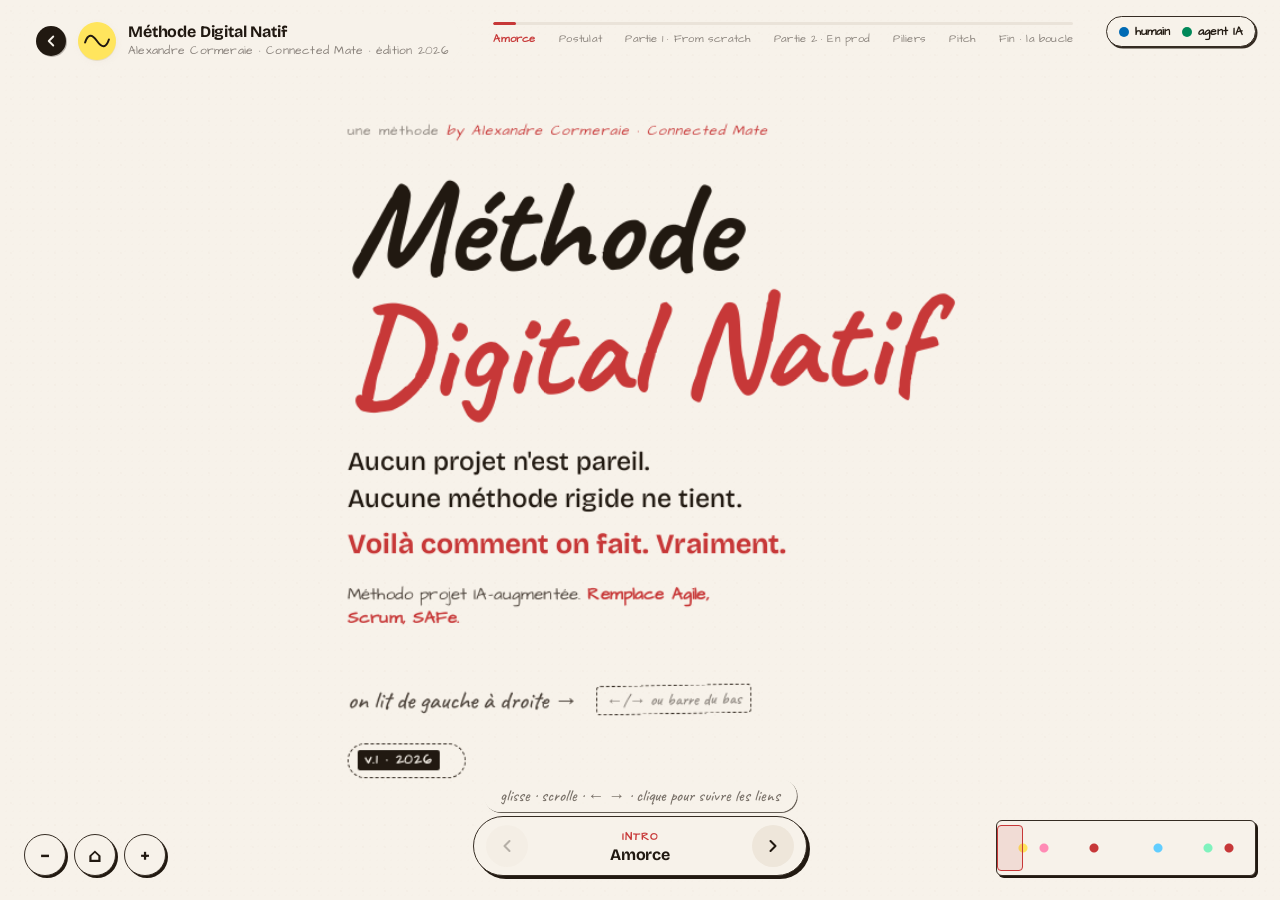
==== methode-digital-natif.html @ 27832b53 "Initial commit — Alex Minds atelier Home FR/EN + vision 01 "Méthode Digital Natif" (canvas pan/zoom " ====
<!doctype html>
<html lang="fr">
<head>
<meta charset="utf-8" />
<meta name="viewport" content="width=device-width,initial-scale=1,viewport-fit=cover" />
<meta name="theme-color" content="#f5efe1" />
<title>Méthode Digital Natif — Alexandre Cormeraie · Connected Mate</title>
<meta name="description" content="La méthodologie projet IA-augmentée. Agile, c'était avant. Voilà ce qu'on fait maintenant." />

<link rel="preconnect" href="https://fonts.googleapis.com" />
<link rel="preconnect" href="https://fonts.gstatic.com" crossorigin />
<link rel="stylesheet" href="https://fonts.googleapis.com/css2?family=Bricolage+Grotesque:opsz,wght@12..96,300..800&family=Hanken+Grotesk:wght@400;500;600;700&family=Caveat:wght@500;700&family=Architects+Daughter&display=swap" />
<link rel="stylesheet" href="styles.css" />
</head>
<body>

<div class="paper-grain" aria-hidden="true"></div>

<!-- ═══════════════════════════════════════════════════════════════════
     TOP BAR : marque + progression + légende humain/IA
     ═══════════════════════════════════════════════════════════════════ -->
<header class="topbar">
  <div class="brand">
    <a class="brand-back" href="index.html" aria-label="Retour à Alex Minds" title="← Alex Minds">
      <svg viewBox="0 0 24 24" width="18" height="18" aria-hidden="true"><path d="M15 6l-6 6 6 6" fill="none" stroke="currentColor" stroke-width="2.5" stroke-linecap="round" stroke-linejoin="round"/></svg>
    </a>
    <span class="brand-mark" aria-hidden="true">
      <svg viewBox="0 0 40 40" width="32" height="32"><path d="M5 20 Q12 5, 20 20 T35 20" fill="none" stroke="currentColor" stroke-width="2.5" stroke-linecap="round"/></svg>
    </span>
    <div>
      <div class="brand-text">Méthode Digital Natif</div>
      <div class="brand-tag">Alexandre Cormeraie · Connected Mate · édition 2026</div>
    </div>
  </div>

  <div class="progress-wrap" aria-label="Progression">
    <div class="progress-track"><div class="progress-fill" id="progress-fill"></div></div>
    <div class="progress-labels">
      <span data-step="0">Amorce</span>
      <span data-step="1">Postulat</span>
      <span data-step="2">Partie 1 · From scratch</span>
      <span data-step="11">Partie 2 · En prod</span>
      <span data-step="19">Piliers</span>
      <span data-step="23">Pitch</span>
      <span data-step="24">Fin · la boucle</span>
    </div>
  </div>

  <div class="legend-actor">
    <span class="legend-item"><span class="legend-dot legend-dot-human"></span>humain</span>
    <span class="legend-item"><span class="legend-dot legend-dot-ai"></span>agent IA</span>
  </div>
</header>

<!-- ═══════════════════════════════════════════════════════════════════
     CANVAS PAN/ZOOM
     ═══════════════════════════════════════════════════════════════════ -->
<main class="stage" id="stage" role="application" aria-label="Canvas méthode Digital Natif">

  <svg class="arrows" id="arrows" aria-hidden="true">
    <defs>
      <filter id="ink" x="-20%" y="-20%" width="140%" height="140%">
        <feTurbulence type="fractalNoise" baseFrequency="0.025" numOctaves="2" seed="3"/>
        <feDisplacementMap in="SourceGraphic" scale="1.6"/>
      </filter>
      <marker id="arrowhead" viewBox="0 0 10 10" refX="9" refY="5" markerWidth="7" markerHeight="7" orient="auto-start-reverse">
        <path d="M 0 0 L 10 5 L 0 10 z" fill="currentColor"/>
      </marker>
    </defs>
    <g id="arrows-layer"></g>
  </svg>

  <div class="canvas" id="canvas">

    <!-- ───────────────────────────────────────────────────────────
         ACTE 0 — OUVERTURE
         ─────────────────────────────────────────────────────────── -->
    <section class="zone-marker" data-step="0" data-zone="opening" style="--x:80px; --y:280px;">
      <div class="kicker-tag">une méthode <em>by Alexandre Cormeraie · Connected Mate</em></div>
      <h1 class="title-handwritten">Méthode<br/><em>Digital Natif</em></h1>
      <p class="lede">
        Aucun projet n'est pareil.<br/>
        Aucune méthode rigide ne tient.<br/>
        <strong>Voilà comment on fait. Vraiment.</strong>
      </p>
      <p class="intro-pitch">Méthodo projet IA-augmentée. <em>Remplace Agile, Scrum, SAFe.</em></p>
      <div class="reading-cue">
        <span class="hand">on lit de gauche à droite →</span>
        <span class="reading-cue-keys hand" aria-hidden="true">←/→ ou barre du bas</span>
      </div>
      <button class="intro-secret" type="button" aria-expanded="false" aria-label="Révéler le credo">
        <span class="intro-secret-tag">v.1 · 2026</span>
        <span class="intro-secret-reveal hand">— pas de slide. juste la méthode.</span>
      </button>
    </section>

    <!-- ───────────────────────────────────────────────────────────
         ACTE 1 — POSTULAT
         ─────────────────────────────────────────────────────────── -->
    <section class="zone-marker" data-step="1" data-zone="postulate" style="--x:1040px; --y:200px;">
      <div class="zone-header">
        <span class="zone-no">01</span>
        <h2 class="zone-title">Le postulat</h2>
        <p class="zone-sub">Quatre vérités. On part de là.</p>
      </div>

      <div class="stickies">
        <article class="sticky sticky-yellow" data-bloc="p1" data-links="part1-header" data-num="01" data-mini="→ remplace Scrum/SAFe">
          <p class="punch">Agile, c'était avant.</p>
          <p class="detail">Scrum, SAFe, RACI — au feu.</p>
        </article>
        <article class="sticky sticky-pink" data-bloc="p2" data-links="pillars-principles-center" data-num="02" data-mini="→ voir 4 principes">
          <p class="punch">Chaque projet est unique.</p>
          <p class="detail">Des blocs lego. On compose.</p>
        </article>
        <article class="sticky sticky-mint" data-bloc="p3" data-links="pillars-agents-center" data-num="03" data-mini="→ voir 20 agents">
          <p class="punch">L'IA bosse pour de vrai.</p>
          <p class="detail">20 agents. Chacun sa mission.</p>
        </article>
        <article class="sticky sticky-blue" data-bloc="p4" data-links="pillars-profiles-center" data-num="04" data-mini="→ voir 4 profils">
          <p class="punch">Moins d'humains. Digital natifs.</p>
          <p class="detail">Tech, UX, besoin — une seule tête.</p>
        </article>
      </div>
    </section>

    <!-- Mini bridge Postulat → Partie 1 -->
    <p class="bridge-note hand" style="--x:1860px; --y:460px;" aria-hidden="true">
      → et concrètement,<br/>voilà comment on fait.
    </p>

    <!-- Bifurcation : x=1900 (était 2010) pour libérer 300px de gap avec f-brief (x=2200..2480) -->
    <div class="bifurcation is-interactive" style="--x:1900px; --y:520px;" tabindex="0" role="img" aria-label="Bifurcation vers Partie 1">
      <div class="bif-dot" aria-hidden="true"></div>
      <span class="bif-label hand">deux chemins<br/>séquentiels ↘</span>
      <span class="bif-hint hand" aria-hidden="true">→ partie 1</span>
    </div>

    <!-- ───────────────────────────────────────────────────────────
         ═════════════════ PARTIE 1 — FROM SCRATCH ═════════════════
         ─────────────────────────────────────────────────────────── -->
    <section class="part-banner part-1" data-step="2" data-zone="flow-scratch" data-bloc="part1-header" style="--x:2200px; --y:60px;">
      <span class="part-tag">PARTIE 1</span>
      <h2 class="part-title">Naître <em>from scratch</em></h2>
      <p class="part-sub">7 phases · de la table vide au produit live</p>
      <div class="part-line" aria-hidden="true"></div>
    </section>

    <!-- ───── PHASE 1.1 — Brief : VRAIE SCÈNE autour de la table ───── -->
    <article class="node node-human node-brief-scene" data-bloc="f-brief" data-links="f-spec" data-actor="human" style="--x:2200px; --y:260px;">
      <span class="actor-pill actor-human">👤 × N</span>
      <span class="phase-num">1.1</span>
      <h4>Brief — autour de la table</h4>

      <div class="brief-table">
        <!-- Particules animées : inputs qui partent des personnages vers l'IA -->
        <span class="input-particle ip-1" aria-hidden="true"></span>
        <span class="input-particle ip-2" aria-hidden="true"></span>
        <span class="input-particle ip-3" aria-hidden="true"></span>
        <span class="input-particle ip-4" aria-hidden="true"></span>
        <span class="input-particle ip-5" aria-hidden="true"></span>
        <span class="input-particle ip-6" aria-hidden="true"></span>

        <!-- Table centre avec IA qui charge -->
        <div class="table-disc">
          <span class="table-ai-icon">⚡</span>
          <span class="table-ai-label">IA</span>
          <span class="table-ai-loading" aria-hidden="true">
            <span></span><span></span><span></span>
          </span>
          <span class="table-ai-sub hand">écoute · trie</span>
        </div>

        <!-- 9 personnages disposés autour : tous les profils qui contribuent au brief -->
        <div class="person p-po">
          <span class="person-emoji">👤</span>
          <span class="person-tag">PO</span>
        </div>
        <div class="person p-pm">
          <span class="person-emoji">📋</span>
          <span class="person-tag">PM</span>
        </div>
        <div class="person p-ux">
          <span class="person-emoji">🔍</span>
          <span class="person-tag">UX</span>
        </div>
        <div class="person p-ui">
          <span class="person-emoji">🎨</span>
          <span class="person-tag">UI</span>
        </div>
        <div class="person p-innov">
          <span class="person-emoji">💡</span>
          <span class="person-tag">Innov.</span>
        </div>
        <div class="person p-tech">
          <span class="person-emoji">⚙️</span>
          <span class="person-tag">Tech Lead</span>
        </div>
        <div class="person p-direction">
          <span class="person-emoji">🎯</span>
          <span class="person-tag">Direction</span>
        </div>
        <div class="person p-marketing">
          <span class="person-emoji">📣</span>
          <span class="person-tag">Marketing</span>
        </div>
        <div class="person p-crm">
          <span class="person-emoji">🤝</span>
          <span class="person-tag">Relations client</span>
        </div>

        <!-- Bulles d'échange -->
        <span class="brief-bubble bubble-top hand">↻ ils s'auto-challengent</span>

        <!-- Micro-détails FigJam : café, post-it, stylo posés sur la table -->
        <span class="brief-prop brief-prop-coffee" aria-hidden="true">
          <svg viewBox="0 0 18 18" width="18" height="18">
            <path d="M3 6 H 13 V 12 Q 13 14 11 14 H 5 Q 3 14 3 12 Z" fill="var(--paper)" stroke="var(--ink)" stroke-width="1.2"/>
            <path d="M13 7 Q 16 7.4 16 9.4 Q 16 11.4 13 11.4" fill="none" stroke="var(--ink)" stroke-width="1.2"/>
            <path d="M5.5 4 Q 5 3 5.8 2" fill="none" stroke="var(--ink-soft)" stroke-width="0.9" stroke-linecap="round"/>
            <path d="M8 4 Q 7.5 3 8.3 2" fill="none" stroke="var(--ink-soft)" stroke-width="0.9" stroke-linecap="round"/>
            <path d="M10.5 4 Q 10 3 10.8 2" fill="none" stroke="var(--ink-soft)" stroke-width="0.9" stroke-linecap="round"/>
          </svg>
        </span>
        <span class="brief-prop brief-prop-postit" aria-hidden="true"></span>
        <span class="brief-prop brief-prop-pen" aria-hidden="true">
          <svg viewBox="0 0 26 8" width="26" height="8">
            <path d="M1 4 L 19 4" stroke="var(--ink)" stroke-width="2.2" stroke-linecap="round"/>
            <path d="M19 1.6 L 24 4 L 19 6.4 Z" fill="var(--ink)"/>
            <path d="M2 4 L 4 4" stroke="var(--carmillon)" stroke-width="2.6" stroke-linecap="round"/>
          </svg>
        </span>

        <!-- Bulle "j'apporte X" qui apparaît au hover persona (texte injecté en JS) -->
        <span class="person-bubble hand" aria-hidden="true"></span>
      </div>

      <div class="ai-agents">
        <span class="ai-agents-label">⚡ agents :</span>
        <span class="ai-agent-chip">Cadrage</span>
        <span class="ai-agent-chip">Brief Parser</span>
      </div>
    </article>

    <!-- ───── PHASE 1.2 — Spec-driven : NOTE DE SPECS visible ───── -->
    <article class="node node-human node-spec-note" data-bloc="f-spec" data-links="f-wireframes" data-actor="human" style="--x:2580px; --y:260px;">
      <span class="actor-pill actor-human">👤+⚡</span>
      <span class="phase-num">1.2</span>
      <h4>Spec-driven · la note</h4>

      <div class="note-paper">
        <div class="note-paper-head">
          <span>SPECS · projet-x</span>
          <span class="note-counter" aria-hidden="true"><span class="note-counter-num">14</span><span class="hand">/ 20+ possibles</span></span>
        </div>

        <div class="note-section">
          <span class="note-icon">📱</span>
          <span class="note-name">UX</span>
          <span class="note-detail">parcours · a11y · mobile-first</span>
        </div>
        <div class="note-section">
          <span class="note-icon">🔧</span>
          <span class="note-name">Tech</span>
          <span class="note-detail">stack · API · tests · sécu</span>
        </div>
        <div class="note-section">
          <span class="note-icon">⚡</span>
          <span class="note-name">Features</span>
          <span class="note-detail">login · search · notif · auth</span>
        </div>
        <div class="note-section note-challenges">
          <span class="note-icon">🎯</span>
          <span class="note-name">Auto-challenges</span>
          <div class="note-challenge-list">
            <p class="hand">« et si X ? · ça scale ? · RGPD ? »</p>
          </div>
        </div>
        <div class="note-pulse-trail" aria-hidden="true"></div>
      </div>

      <span class="flux-tag flux-loop">↺ aller-retour H↔IA</span>
      <div class="ai-agents">
        <span class="ai-agents-label">⚡ agents :</span>
        <span class="ai-agent-chip">Spec Writer</span>
        <span class="ai-agent-chip">UX Mapper</span>
      </div>
    </article>

    <!-- ═══ BLOC STANDALONE : LE GROS BLOC DE SPECS (UX / Tech / Features détaillés) ═══ -->
    <article class="specs-full has-washi has-washi--yellow" data-bloc="f-spec-detail" data-links="f-spec,f-wireframes,f-predev" style="--x:2580px; --y:760px;">
      <span class="phase-num">1.3</span>
      <header class="specs-full-head">
        <span class="specs-full-tag">SPECS · projet-x</span>
        <span class="specs-full-counter"><span class="specs-full-num">22</span><span class="hand">/ 30+ possibles</span></span>
      </header>

      <div class="specs-full-grid">
        <div class="specs-full-group">
          <h6 class="specs-full-title"><span class="specs-full-icon">📱</span> UX <span class="specs-full-count">7</span></h6>
          <ul class="specs-full-list">
            <li><span class="specs-full-pin">01</span> parcours user simple</li>
            <li><span class="specs-full-pin">02</span> mobile-first</li>
            <li><span class="specs-full-pin">03</span> a11y AA</li>
            <li><span class="specs-full-pin">04</span> dark mode</li>
            <li><span class="specs-full-pin">05</span> i18n FR/EN</li>
            <li><span class="specs-full-pin">06</span> offline-first</li>
            <li><span class="specs-full-pin">07</span> perf budget &lt; 200ko</li>
          </ul>
        </div>

        <div class="specs-full-group">
          <h6 class="specs-full-title"><span class="specs-full-icon">🔧</span> Tech <span class="specs-full-count">7</span></h6>
          <ul class="specs-full-list">
            <li><span class="specs-full-pin">08</span> stack moderne</li>
            <li><span class="specs-full-pin">09</span> REST + GraphQL</li>
            <li><span class="specs-full-pin">10</span> tests auto</li>
            <li><span class="specs-full-pin">11</span> sécu OAuth</li>
            <li><span class="specs-full-pin">12</span> rate limiting</li>
            <li><span class="specs-full-pin">13</span> cache CDN edge</li>
            <li><span class="specs-full-pin">14</span> monitoring Sentry</li>
          </ul>
        </div>

        <div class="specs-full-group specs-full-group--features">
          <h6 class="specs-full-title"><span class="specs-full-icon">⚡</span> Features <span class="specs-full-count">8</span></h6>
          <ul class="specs-full-list specs-full-list-features">
            <li><span class="specs-full-pin specs-full-pin-feat">15</span> login <span class="specs-full-target">→ Login</span></li>
            <li><span class="specs-full-pin specs-full-pin-feat">16</span> onboarding <span class="specs-full-target">→ Onbrd.</span></li>
            <li><span class="specs-full-pin specs-full-pin-feat">17</span> feed <span class="specs-full-target">→ Home</span></li>
            <li><span class="specs-full-pin specs-full-pin-feat">18</span> profil <span class="specs-full-target">→ Profil</span></li>
            <li><span class="specs-full-pin specs-full-pin-feat">19</span> recherche <span class="specs-full-target">→ Recherche</span></li>
            <li><span class="specs-full-pin specs-full-pin-feat">20</span> notifs <span class="specs-full-target">→ Notifs</span></li>
            <li><span class="specs-full-pin specs-full-pin-feat">21</span> dashboard analytics <span class="specs-full-target">→ Stats</span></li>
            <li><span class="specs-full-pin specs-full-pin-feat">22</span> export PDF <span class="specs-full-target">→ Export</span></li>
          </ul>
        </div>
      </div>

      <p class="specs-full-foot hand">↓ chaque ligne devient un écran ↓</p>
    </article>

    <!-- ═══ GRAND BLOC WIREFRAMES (sous le bloc specs — uniquement les écrans) ═══ -->
    <div class="wireframes-flat wireframes-flat-clean" data-bloc="f-wireframes" data-links="f-predev" style="--x:2580px; --y:1240px;">
      <span class="phase-num">1.4</span>
      <span class="wf-team-tag hand" aria-hidden="true">👥 TEAM REVIEW</span>
      <div class="wf-header wf-header-tight wf-header-pin">
        <span class="wf-label-pin hand">ON GÉNÈRE LES WIREFRAMES</span>
        <span class="wf-sub-pin hand">· pour que tout le monde soit d'accord sur l'app ·</span>
      </div>

      <!-- Bloc explicatif : POURQUOI on génère les wireframes -->
      <aside class="wf-explainer hand" aria-label="Pourquoi des wireframes">
        <p class="wf-explainer-lead">
          Pour que <strong>tout le monde</strong> soit d'accord avant de coder.
        </p>
        <p class="wf-explainer-body">
          Le <span class="wf-role wf-role-designer">designer</span>, le <span class="wf-role wf-role-dev">dev</span>,
          le <span class="wf-role wf-role-po">PO</span>, le <span class="wf-role wf-role-tl">tech lead</span> —
          tout le monde voit le flow et valide en équipe.
        </p>
      </aside>

      <!-- Toggle device : mobile / ordinateur -->
      <div class="wf-device-toggle" role="radiogroup" aria-label="Type d'écran wireframes">
        <span class="wf-device-hint hand" aria-hidden="true">↑ change le device</span>
        <button type="button" class="wf-device-btn is-active" data-device="ordi" aria-checked="true" role="radio">
          <svg width="14" height="11" viewBox="0 0 14 11" aria-hidden="true"><rect x="0.7" y="0.7" width="12.6" height="8" rx="1.2" fill="none" stroke="currentColor" stroke-width="1.2"/><path d="M4.5 10.3 H 9.5" stroke="currentColor" stroke-width="1.2" stroke-linecap="round"/></svg>
          <span class="hand">ordinateur</span>
        </button>
        <button type="button" class="wf-device-btn" data-device="mobile" aria-checked="false" role="radio">
          <svg width="9" height="13" viewBox="0 0 9 13" aria-hidden="true"><rect x="0.7" y="0.7" width="7.6" height="11.6" rx="1.4" fill="none" stroke="currentColor" stroke-width="1.2"/><circle cx="4.5" cy="11" r="0.6" fill="currentColor"/></svg>
          <span class="hand">mobile</span>
        </button>
      </div>

      <div class="wf-body wf-body-tree" data-device="ordi">

        <!-- ── ARBRE 1 → 3 → 4 : génération arborescente IA ── -->
        <div class="wf-tree" aria-label="Arborescence de génération wireframes">

          <span class="wf-tree-handnote hand">↓ 1 brief · l'IA génère l'arbre…</span>

          <!-- Niveau 0 : 1 wireframe parent -->
          <div class="wf-tree-level wf-tree-level-root">
            <div class="wf-card wf-card-root">
              <span class="wf-card-badge hand">brief</span>
              <div class="wf-card-topbar">
                <span class="wf-card-dot"></span>
                <span class="wf-card-dot"></span>
                <span class="wf-card-dot"></span>
              </div>
              <div class="wf-card-lines">
                <span class="wf-line wf-line-hero"></span>
                <span class="wf-line wf-line-80"></span>
                <span class="wf-line wf-line-60"></span>
                <span class="wf-line wf-line-cta"></span>
              </div>
              <span class="wf-card-label">Home</span>
            </div>
          </div>

          <!-- Liens niveau 0 → niveau 1 (1 vers 3) -->
          <svg class="wf-link wf-link-1to3" viewBox="0 0 360 56" aria-hidden="true">
            <g filter="url(#ink)">
              <path d="M180 2 L180 18" fill="none" stroke="currentColor" stroke-width="1.8" stroke-linecap="round"/>
              <path d="M180 18 Q 178 32 64 52" fill="none" stroke="currentColor" stroke-width="1.8" stroke-linecap="round" stroke-dasharray="3 4"/>
              <path d="M180 18 L180 52" fill="none" stroke="currentColor" stroke-width="1.8" stroke-linecap="round" stroke-dasharray="3 4"/>
              <path d="M180 18 Q 182 32 296 52" fill="none" stroke="currentColor" stroke-width="1.8" stroke-linecap="round" stroke-dasharray="3 4"/>
            </g>
          </svg>

          <!-- Niveau 1 : 3 enfants en ligne -->
          <div class="wf-tree-level wf-tree-level-children">
            <div class="wf-card wf-card-child">
              <div class="wf-card-topbar">
                <span class="wf-card-dot"></span>
              </div>
              <div class="wf-card-lines">
                <span class="wf-line wf-line-80"></span>
                <span class="wf-line wf-line-60"></span>
                <span class="wf-line wf-line-80"></span>
              </div>
              <span class="wf-card-label">Liste</span>
            </div>
            <div class="wf-card wf-card-child">
              <div class="wf-card-topbar">
                <span class="wf-card-dot"></span>
              </div>
              <div class="wf-card-lines">
                <span class="wf-line wf-line-hero-s"></span>
                <span class="wf-line wf-line-80"></span>
                <span class="wf-line wf-line-60"></span>
              </div>
              <span class="wf-card-label">Détail</span>
            </div>
            <div class="wf-card wf-card-child">
              <div class="wf-card-topbar">
                <span class="wf-card-dot"></span>
              </div>
              <div class="wf-card-lines">
                <span class="wf-line wf-line-circle"></span>
                <span class="wf-line wf-line-80"></span>
                <span class="wf-line wf-line-60"></span>
              </div>
              <span class="wf-card-label">Profil</span>
            </div>
          </div>

          <!-- Liens niveau 1 → niveau 2 (3 vers 4) -->
          <svg class="wf-link wf-link-3to4" viewBox="0 0 360 44" aria-hidden="true">
            <g filter="url(#ink)">
              <path d="M50 0 Q 48 20 45 42" fill="none" stroke="currentColor" stroke-width="1.5" stroke-linecap="round" stroke-dasharray="2 4"/>
              <path d="M50 0 Q 90 20 140 42" fill="none" stroke="currentColor" stroke-width="1.5" stroke-linecap="round" stroke-dasharray="2 4"/>
              <path d="M180 0 Q 200 20 225 42" fill="none" stroke="currentColor" stroke-width="1.5" stroke-linecap="round" stroke-dasharray="2 4"/>
              <path d="M310 0 Q 312 20 315 42" fill="none" stroke="currentColor" stroke-width="1.5" stroke-linecap="round" stroke-dasharray="2 4"/>
            </g>
          </svg>

          <!-- Niveau 2 : 4 petits-enfants -->
          <div class="wf-tree-level wf-tree-level-grand">
            <div class="wf-card wf-card-grand">
              <div class="wf-card-lines">
                <span class="wf-line wf-line-60"></span>
                <span class="wf-line wf-line-80"></span>
              </div>
            </div>
            <div class="wf-card wf-card-grand">
              <div class="wf-card-lines">
                <span class="wf-line wf-line-80"></span>
                <span class="wf-line wf-line-60"></span>
              </div>
            </div>
            <div class="wf-card wf-card-grand">
              <div class="wf-card-lines">
                <span class="wf-line wf-line-60"></span>
                <span class="wf-line wf-line-80"></span>
              </div>
            </div>
            <div class="wf-card wf-card-grand">
              <div class="wf-card-lines">
                <span class="wf-line wf-line-80"></span>
                <span class="wf-line wf-line-60"></span>
              </div>
            </div>
          </div>

          <span class="wf-tree-annot hand">↑ 1 input · 3 pages · 4 variantes ↑</span>

        </div>

      </div>

      <p class="wireframes-caption wireframes-caption-validate wireframes-caption-validate-strong hand">↑ tout le monde valide ce flow avant de coder ↑</p>
      <p class="wireframes-caption wireframes-caption-sub hand">l'IA déroule l'arbre : <span class="caption-pill">brief</span> → <span class="caption-pill">3 pages</span> → <span class="caption-pill">4 variantes</span></p>
    </div>

    <!-- Annotation manuscrite — pivot 1.3 → 1.4 (sticky note jaune) -->
    <div class="pivot-banner" style="--x:3080px; --y:130px;" aria-hidden="true">
      ↘ ici commence <strong>VRAIMENT</strong> le projet<span class="pivot-banner-sep">·</span>ça se coupe en 2
    </div>

    <!-- ───── PHASE 1.3 — Pré-développement (vertical : Design ↑ / Tech ↓) ───── -->
    <article class="node node-predev-split node-predev-stack has-washi has-washi--blue" data-bloc="f-predev" data-links="f-split,f-predev-design,f-predev-tech" data-actor="human" style="--x:2880px; --y:240px;">
      <span class="actor-pill actor-human actor-pill-onpaper">👤</span>
      <span class="phase-num">1.5</span>
      <h4>Pré-développement — on <em>slice</em> les specs</h4>

      <div class="predev-incoming hand">↙ les specs arrivent · on les coupe en 2</div>

      <div class="predev-stack">
        <!-- Slice DESIGN (au-dessus) -->
        <div class="predev-lane predev-lane-design" data-bloc="f-predev-design" data-links="f-design-artist,f-split">
          <span class="predev-lane-tag">🎨 SLICE · design</span>
          <ul class="predev-lane-list">
            <li><span class="predev-pin">#01</span> parcours user</li>
            <li><span class="predev-pin">#03</span> a11y AA</li>
            <li><span class="predev-pin">#04</span> dark mode</li>
          </ul>
          <span class="predev-lane-out hand">→ part en signature</span>
        </div>

        <span class="predev-divider" aria-hidden="true"></span>

        <!-- Slice TECH (en-dessous) -->
        <div class="predev-lane predev-lane-tech" data-bloc="f-predev-tech" data-links="f-dev-socle,f-split">
          <span class="predev-lane-tag">⚙️ SLICE · tech (code initial)</span>
          <ul class="predev-lane-list">
            <li><span class="predev-pin">#05</span> stack moderne</li>
            <li><span class="predev-pin">#06</span> API</li>
            <li><span class="predev-pin">#07</span> tests auto</li>
            <li><span class="predev-pin">#08</span> sécu OAuth</li>
          </ul>
          <span class="predev-lane-out hand">→ lance les agents</span>
        </div>
      </div>

      <!-- 2 flèches griffonnées qui sortent à droite : une par slice, vers Le Split -->
      <svg class="predev-exit-arrows" viewBox="0 0 60 220" aria-hidden="true">
        <!-- Flèche du haut : Design → Split lane design -->
        <path d="M2 56 Q 28 56 50 36" fill="none"
              stroke="var(--pink-deep)" stroke-width="2.2" stroke-linecap="round"/>
        <path d="M44 30 L50 36 L42 42" fill="none"
              stroke="var(--pink-deep)" stroke-width="2.2" stroke-linecap="round" stroke-linejoin="round"/>
        <!-- Flèche du bas : Tech → Split lane dev -->
        <path d="M2 164 Q 28 164 50 184" fill="none"
              stroke="var(--blue-deep)" stroke-width="2.2" stroke-linecap="round"/>
        <path d="M44 178 L50 184 L42 190" fill="none"
              stroke="var(--blue-deep)" stroke-width="2.2" stroke-linecap="round" stroke-linejoin="round"/>
      </svg>
    </article>

    <!-- ───── PHASE 1.4 — Le split (TOUT en parallèle : design + dev font Vibe et DS ensemble) ───── -->
    <article class="node node-split-block node-split-stacked node-split-wide node-human has-washi has-washi--pink has-washi--double" data-bloc="f-split" data-links="f-design-artist,f-dev-socle,f-vibe,f-components,f-converge" data-actor="human" style="--x:3180px; --y:240px;">
      <span class="actor-pill actor-human actor-pill-onpaper">👤</span>
      <span class="phase-num">1.6</span>
      <h4>Le split — design <em>et</em> dev partent <em>ensemble</em>, du brief jusqu'au DS</h4>

      <div class="split-rows">
        <!-- Row 1 : DESIGN (au-dessus) — Designer Artist + Vibe Designer + Génère le DS -->
        <div class="split-row split-row-design split-row-3" data-bloc="f-design-artist" data-links="f-handoff,f-vibe,f-components,f-converge">
          <span class="split-row-tag">🎨 DESIGN</span>
          <div class="split-row-steps split-row-steps-3">
            <div class="split-step" data-bloc="f-design-artist-step">
              <strong>Designer Artist</strong>
              <p>Figma · pages signature · dev front pixel-perfect</p>
            </div>
            <span class="split-row-arrow hand">→ relais IA →</span>
            <div class="split-step split-step-ia" data-bloc="f-vibe" data-links="f-converge">
              <strong>Vibe Designer</strong>
              <p>vibe-designe le reste · anim. comprises ⚡</p>
            </div>
            <span class="split-row-arrow hand">→ surveille →</span>
            <div class="split-step split-step-ia" data-bloc="f-components" data-links="f-converge">
              <strong>Génère le DS</strong>
              <p>composants partagés · dev s'assure que l'IA respecte ET crée le DS</p>
            </div>
          </div>
        </div>

        <!-- Divider parallèle : les deux flots roulent en même temps -->
        <span class="split-rows-divider" aria-hidden="true">
          <span class="hand">↕ en parallèle, du début à la fin</span>
        </span>

        <!-- Row 2 : DEV (en-dessous) — le dev pose la base du code applicatif -->
        <div class="split-row split-row-dev split-row-3" data-bloc="f-dev-socle" data-links="f-handoff,f-branches,f-converge">
          <span class="split-row-tag">⚙️ DEV</span>
          <div class="split-row-steps split-row-steps-3">
            <div class="split-step">
              <strong>Dev tech lead</strong>
              <p>choix techniques · règles de code</p>
            </div>
            <span class="split-row-arrow hand">→ lance agents →</span>
            <div class="split-step" data-bloc="f-branches" data-links="f-converge">
              <strong>Branches isolées</strong>
              <p>agents construisent en parallèle ⚡</p>
            </div>
            <span class="split-row-arrow hand">→ pose →</span>
            <div class="split-step" data-bloc="f-handoff" data-links="f-converge">
              <strong>Base du code applicatif</strong>
              <p>architecture · routes · modules · socle</p>
            </div>
          </div>
        </div>
      </div>

      <div class="ai-agents">
        <span class="ai-agents-label">⚡ agents :</span>
        <span class="ai-agent-chip">Architecte</span>
        <span class="ai-agent-chip">Feature Coder</span>
        <span class="ai-agent-chip">Vibe Design</span>
        <span class="ai-agent-chip">Composants</span>
      </div>

      <!-- 2 flèches griffonnées : Design (↘) et Dev (↗) fusionnent au centre, 1 grosse pointe vers Convergence -->
      <svg class="split-exit-arrows" viewBox="0 0 100 180" aria-hidden="true">
        <!-- Pink (Design) : depuis right edge Design row (y=62) vers fusion (y=42) -->
        <path d="M2 62 C 30 62, 55 45, 74 42" fill="none"
              stroke="var(--pink-deep)" stroke-width="2.6" stroke-linecap="round"/>
        <!-- Blue (Dev) : depuis right edge Dev row (y=164) vers fusion (y=42), climbing -->
        <path d="M2 164 C 32 164, 56 50, 74 42" fill="none"
              stroke="var(--blue-deep)" stroke-width="2.6" stroke-linecap="round"/>
        <!-- Point de fusion (cercle blanc bordé noir) -->
        <circle cx="74" cy="42" r="4.5" fill="var(--paper)" stroke="var(--ink)" stroke-width="1.6"/>
        <!-- Trait de fusion noir + pointe vers Convergence -->
        <path d="M78 42 L 92 42" fill="none"
              stroke="var(--ink)" stroke-width="3" stroke-linecap="round"/>
        <path d="M84 36 L 92 42 L 84 48" fill="none"
              stroke="var(--ink)" stroke-width="3" stroke-linecap="round" stroke-linejoin="round"/>
        <!-- Label manuscrit au-dessus -->
        <text x="40" y="22" text-anchor="middle" font-size="12"
              fill="var(--ink-soft)" font-style="italic">tout devient</text>
        <text x="40" y="36" text-anchor="middle" font-size="13"
              fill="var(--pink-deep)" font-style="italic" font-weight="700">le FRONT →</text>
      </svg>
    </article>

    <!-- ───── PHASE 1.5 — Convergence (vrai bloc : front × back se branchent ICI) ───── -->
    <article class="node node-converge-wide node-human has-washi has-washi--mint has-washi--double" data-bloc="f-converge" data-links="f-backend,f-live" data-actor="human" style="--x:3960px; --y:240px;">
      <span class="actor-pill actor-human actor-pill-onpaper">👤</span>
      <span class="phase-num">1.7</span>
      <h4>Convergence — <em>front × back se branchent</em></h4>

      <div class="converge-stack">
        <!-- INPUT FRONT (au-dessus) : sort du Le Split, lane design -->
        <div class="converge-input converge-input-front">
          <span class="converge-input-tag">⬇ FRONT</span>
          <p class="converge-input-text">design + DS + code front sortent de la lane design</p>
        </div>

        <!-- mini flèche griffonnée FRONT → × (descend en biais) -->
        <svg class="converge-mini-arrow converge-mini-arrow--front" viewBox="0 0 40 26" aria-hidden="true">
          <path d="M8 1 C 10 8, 14 12, 19 16 C 22 18, 24 19, 32 23" />
          <path d="M28 19 L 32 23 L 27 24" />
        </svg>

        <!-- Point central de fusion : ordi + téléphone (le produit final tourne sur les 2) -->
        <div class="converge-center converge-center--devices" aria-hidden="true">
          <span class="converge-devices">
            <svg class="converge-device converge-device--desktop" viewBox="0 0 42 32" aria-hidden="true">
              <rect x="2.5" y="2.5" width="37" height="22" rx="2.4" fill="var(--paper)" stroke="var(--ink)" stroke-width="1.6"/>
              <path d="M6 6 L 36 6" stroke="var(--ink)" stroke-width="0.8" opacity="0.35"/>
              <path d="M16 27 L 26 27" stroke="var(--ink)" stroke-width="1.6" stroke-linecap="round"/>
              <path d="M14 30 L 28 30" stroke="var(--ink)" stroke-width="1.6" stroke-linecap="round"/>
            </svg>
            <svg class="converge-device converge-device--mobile" viewBox="0 0 22 32" aria-hidden="true">
              <rect x="2" y="2" width="18" height="28" rx="3" fill="var(--paper)" stroke="var(--ink)" stroke-width="1.6"/>
              <path d="M9 5 L 13 5" stroke="var(--ink)" stroke-width="1" stroke-linecap="round" opacity="0.5"/>
              <circle cx="11" cy="26.6" r="1" fill="none" stroke="var(--ink)" stroke-width="1"/>
            </svg>
          </span>
          <span class="converge-center-label hand">se branchent</span>
        </div>

        <!-- mini flèche griffonnée BACK → × (monte en biais) -->
        <svg class="converge-mini-arrow converge-mini-arrow--back" viewBox="0 0 40 26" aria-hidden="true">
          <path d="M32 25 C 30 18, 26 14, 21 10 C 18 8, 16 7, 8 3" />
          <path d="M12 7 L 8 3 L 13 2" />
        </svg>

        <!-- INPUT BACK (en-dessous) : socle code applicatif + services Backend -->
        <div class="converge-input converge-input-back">
          <span class="converge-input-tag">⬆ BACK</span>
          <p class="converge-input-text">base code applicatif (lane dev) + services Backend remontent</p>
        </div>
      </div>

      <p class="converge-foot hand">→ pixel-perfect validé · DS branché · tests passent</p>

      <div class="ai-agents">
        <span class="ai-agents-label">⚡ agents :</span>
        <span class="ai-agent-chip">Audit Code</span>
        <span class="ai-agent-chip">Audit Design</span>
        <span class="ai-agent-chip">Backend Connect</span>
        <span class="ai-agent-chip">Test Runner</span>
      </div>
    </article>

    <!-- ───── BACKEND — input parallèle, positionné À DROITE de Convergence (entre par le milieu) ───── -->
    <!-- Wave 1 region C : déplacé de 4380 → 4440 pour gap "expansif" 140px avec Convergence. -->
    <article class="node node-human node-backend-feed" data-bloc="f-backend" data-links="f-converge" data-actor="human" style="--x:4440px; --y:340px;">
      <span class="actor-pill actor-human">👤</span>
      <span class="node-tag node-tag-backend">BACKEND</span>
      <h4>Services branchés</h4>
      <p>agents testeurs · routes · auth · data</p>
      <span class="flux-tag flux-ai2h">← entre dans Convergence</span>
    </article>

    <!-- Sticky récap fin Partie 1 — flag 1.8 (W3 P1) -->
    <div class="pivot-banner" style="--x:4830px; --y:130px;" aria-hidden="true">
      ✓ <strong>live</strong> · prêt pour la vraie vie
    </div>

    <!-- ───── PHASE 1.8 — Le produit vit (final) ───── -->
    <!-- Wave 1 region C : déplacé de 4720 → 4820 pour gap "expansif" 150px avec Backend (right=4670). -->
    <article class="node node-end node-human node-live" data-bloc="f-live" data-links="prod-tool" data-actor="human" style="--x:4820px; --y:240px;">
      <span class="actor-pill actor-human actor-pill-onpaper">👤</span>
      <span class="phase-num phase-num-light">1.8</span>
      <div class="end-icon">🚀</div>
      <h4>Le produit vit</h4>
      <ul class="live-checklist" aria-label="checklist de finalisation">
        <li><span class="live-check">✓</span> devs reprennent en main</li>
        <li><span class="live-check">✓</span> stabilisation par agents IA</li>
        <li><span class="live-check">✓</span> tests automatisés passent</li>
        <li><span class="live-check">✓</span> users testent en interne</li>
        <li class="live-final"><span class="live-arrow">→</span> prêt pour vivre en prod</li>
      </ul>
      <p class="hand">→ partie 2 commence ici</p>
    </article>

    <!-- ═══ PETITES FLÈCHES MANUSCRITES entre chaque phase (style FigJam) ═══ -->
    <div class="phase-arrow" style="--x:2490px; --y:360px;" aria-hidden="true">
      <svg viewBox="0 0 90 30"><path d="M5 15 C 25 5 60 5 80 15" fill="none" stroke="currentColor" stroke-width="2.5" stroke-linecap="round"/><path d="M72 7 L 82 15 L 72 23" fill="none" stroke="currentColor" stroke-width="2.5" stroke-linecap="round" stroke-linejoin="round"/></svg>
    </div>
    <!-- (Plus de flèche 1.2 → 1.5 : le flux passe désormais par 1.3 — voir phase-arrow-vertical x=2670) -->
    <!-- (Plus de phase-arrow entre 1.3 et 1.4 : 2 flèches griffonnées internes au pré-dev — une par slice) -->
    <!-- (Plus de phase-arrow entre 1.4 et 1.5 : 2 flèches griffonnées de sortie du Le Split convergent vers 1.5) -->
    <!-- Phase-arrow entre 1.7 Convergence et 1.8 Le produit vit — passe AU-DESSUS de Backend (re-routée Wave 1 region C : 4500 → 4530 pour centrer entre Convergence right=4300 et Live left=4820, sans toucher Backend (top y=340)) -->
    <div class="phase-arrow phase-arrow-labeled" style="--x:4530px; --y:180px;" aria-hidden="true">
      <span class="phase-arrow-label hand">↗ part en prod</span>
      <svg viewBox="0 0 90 30"><path d="M5 15 C 25 5 60 5 80 15" fill="none" stroke="currentColor" stroke-width="2.5" stroke-linecap="round"/><path d="M72 7 L 82 15 L 72 23" fill="none" stroke="currentColor" stroke-width="2.5" stroke-linecap="round" stroke-linejoin="round"/></svg>
    </div>
    <!-- T06 — Flèche FRONT : entre dans Convergence par le MILIEU-GAUCHE (sortie de f-split à droite) -->
    <div class="phase-arrow phase-arrow-labeled phase-arrow-front" style="--x:3870px; --y:405px;" aria-hidden="true">
      <span class="phase-arrow-label hand">→ FRONT entre</span>
      <svg viewBox="0 0 90 30"><path d="M5 15 C 25 5 60 5 80 15" fill="none" stroke="currentColor" stroke-width="2.5" stroke-linecap="round"/><path d="M72 7 L 82 15 L 72 23" fill="none" stroke="currentColor" stroke-width="2.5" stroke-linecap="round" stroke-linejoin="round"/></svg>
    </div>
    <!-- T06 — Flèche BACK : entre dans Convergence par le MILIEU-DROITE (depuis Backend à droite) — Wave 1 region C : 4290 → 4350 suit le décalage Backend (4380 → 4440) -->
    <div class="phase-arrow phase-arrow-labeled phase-arrow-back-in" style="--x:4350px; --y:405px;" aria-hidden="true">
      <span class="phase-arrow-label hand">← BACK entre</span>
      <svg viewBox="0 0 90 30"><path d="M85 15 C 65 5 30 5 10 15" fill="none" stroke="currentColor" stroke-width="2.5" stroke-linecap="round"/><path d="M18 7 L 8 15 L 18 23" fill="none" stroke="currentColor" stroke-width="2.5" stroke-linecap="round" stroke-linejoin="round"/></svg>
    </div>

    <!-- Flèche verticale de f-spec (1.2) → bloc specs détaillé en dessous -->
    <!-- y=690 (était 610) : démarre sous f-spec bottom (~680 après shift y=260). svg height réduit à 65px inline pour terminer juste avant f-spec-detail top (760). -->
    <div class="phase-arrow phase-arrow-vertical" style="--x:2670px; --y:690px;" aria-hidden="true">
      <span class="phase-arrow-label hand">se déplie ↓</span>
      <svg viewBox="0 0 50 130" style="height:65px;"><path d="M25 0 Q 35 65 25 130" fill="none" stroke="currentColor" stroke-width="2.5" stroke-linecap="round"/><path d="M17 122 L 25 130 L 33 122" fill="none" stroke="currentColor" stroke-width="2.5" stroke-linecap="round" stroke-linejoin="round"/></svg>
    </div>
    <!-- Bidirectionnel specs détaillé ↔ wireframes : flèche descendante (spec→écran) + remontante (écran→spec) -->
    <div class="phase-arrow phase-arrow-vertical phase-arrow-bidir phase-arrow-bidir--down" style="--x:2660px; --y:1110px;" aria-hidden="true">
      <span class="phase-arrow-label hand">↓ chaque spec<br/>devient un wireframe</span>
      <svg viewBox="0 0 50 130"><path d="M25 0 Q 34 65 25 130" fill="none" stroke="currentColor" stroke-width="2.5" stroke-linecap="round"/><path d="M17 122 L 25 130 L 33 122" fill="none" stroke="currentColor" stroke-width="2.5" stroke-linecap="round" stroke-linejoin="round"/></svg>
    </div>
    <div class="phase-arrow phase-arrow-vertical phase-arrow-bidir phase-arrow-bidir--up" style="--x:2920px; --y:1110px;" aria-hidden="true">
      <span class="phase-arrow-label hand">↑ chaque écran<br/>remonte vers sa spec</span>
      <svg viewBox="0 0 50 130"><path d="M25 130 Q 16 65 25 0" fill="none" stroke="currentColor" stroke-width="2.5" stroke-linecap="round" stroke-dasharray="5 5"/><path d="M17 8 L 25 0 L 33 8" fill="none" stroke="currentColor" stroke-width="2.5" stroke-linecap="round" stroke-linejoin="round"/></svg>
    </div>

    <!-- (Plus de flèche courbe 1.5 → 1.3 : le flux est linéaire 1.2 → 1.3 → 1.5, pas de retour visuel) -->


    <!-- ───────────────────────────────────────────────────────────
         ═════════════════ PARTIE 2 — VIVRE EN PROD ═════════════════
         ─────────────────────────────────────────────────────────── -->
    <section class="part-banner part-2" data-step="3" data-zone="flow-prod" data-bloc="part2-header" style="--x:5680px; --y:60px;">
      <span class="part-tag">PARTIE 2</span>
      <h2 class="part-title">Vivre <em>en prod</em></h2>
      <p class="part-sub">7 phases · 2 humains · ça boucle</p>
      <div class="part-line" aria-hidden="true"></div>

      <aside class="flux-legend" aria-label="Légende des flux">
        <span class="flux-legend-title hand">les flux</span>
        <span class="flux-legend-row">
          <span class="flux-legend-glyph"><span class="fg-human">👤</span><span class="fg-arrow">⇢</span><span class="fg-ai">⚡</span></span>
          <span class="flux-legend-text">humain → IA <em>(l'humain délègue)</em></span>
        </span>
        <span class="flux-legend-row">
          <span class="flux-legend-glyph"><span class="fg-ai">⚡</span><span class="fg-arrow">⇢</span><span class="fg-human">👤</span></span>
          <span class="flux-legend-text">IA → humain <em>(l'IA livre)</em></span>
        </span>
        <span class="flux-legend-row">
          <span class="flux-legend-glyph"><span class="fg-ai">⚡</span><span class="fg-ai">⚡</span></span>
          <span class="flux-legend-text">IA seule <em>(cycle interne)</em></span>
        </span>
      </aside>
    </section>

    <!-- ───── Sticky note hand-written : "2 profils. C'est tout." sous le banner Partie 2 ───── -->
    <aside class="part2-profiles-sticky part2-profiles-sticky--mini" style="--x:5680px; --y:170px;" aria-label="Cette partie mobilise seulement 2 types de profils : Product Owner et Tech Project Lead">
      <span class="part2-profiles-sticky__main hand"><strong>2 types de profils :</strong></span>
      <span class="part2-profiles-sticky__main hand">PO + Tech Project Lead.</span>
      <span class="part2-profiles-sticky__foot hand">c'est tout.</span>
    </aside>

    <!-- ───── Séparateurs verticaux discrets entre les 3 phases de la Partie 2 ─────
         Phase A "PO arrive" (gauche, 5680→6640) ║ Phase B "IA prend" (centre, 6640→7670)
         ║ Phase C "Review humaine + push prod" (droite, 7670→8550)                       -->
    <div class="phase-divider phase-divider--ab" style="--x:6640px; --y:200px;" aria-hidden="true">
      <span class="phase-divider__label hand">phase B · l'IA prend</span>
    </div>
    <div class="phase-divider phase-divider--bc" style="--x:7670px; --y:200px;" aria-hidden="true">
      <span class="phase-divider__label hand">phase C · review + push</span>
    </div>

    <!-- ───── PHASE 2.1 — Outil stabilisateur ───── -->
    <article class="node node-human node-start" data-bloc="prod-tool" data-links="prod-po" data-actor="human" style="--x:5680px; --y:240px;" data-phase="A">
      <span class="actor-pill actor-human">👤</span>
      <span class="phase-num">2.1</span>
      <h4>L'outil qui voit le code</h4>
      <p>installé par la team dev · indexe le code</p>
    </article>

    <!-- ───── BANDEAU PIPELINE (sticky note résumé au-dessus de la rangée 2.3-2.7) ───── -->
    <div class="pipeline-banner pivot-banner" style="--x:7300px; --y:60px;" aria-hidden="true">
      <span>PO valide</span>
      <span class="pivot-banner-sep">→</span>
      <strong>GitHub</strong>
      <span class="pivot-banner-sep">→</span>
      <span>agents check</span>
      <span class="pivot-banner-sep">→</span>
      <span>tech lead</span>
      <span class="pivot-banner-sep">→</span>
      <strong>main</strong>
    </div>

    <!-- ───── MINI-BLOC GITHUB (passerelle Kanban → demande) ───── -->
    <article class="node node-mini node-github" data-bloc="prod-github" data-links="prod-demande" style="--x:6420px; --y:120px;" data-phase="B">
      <span class="github-logo" aria-hidden="true">
        <svg viewBox="0 0 24 24" width="22" height="22" fill="currentColor"><path d="M12 .5C5.65.5.5 5.65.5 12c0 5.08 3.29 9.39 7.86 10.91.57.1.78-.25.78-.55v-2c-3.2.7-3.87-1.36-3.87-1.36-.52-1.33-1.28-1.68-1.28-1.68-1.05-.72.08-.7.08-.7 1.16.08 1.77 1.19 1.77 1.19 1.03 1.77 2.7 1.26 3.36.97.1-.75.4-1.26.73-1.55-2.55-.29-5.24-1.28-5.24-5.67 0-1.25.45-2.27 1.18-3.07-.12-.29-.51-1.46.11-3.05 0 0 .96-.31 3.15 1.17a10.8 10.8 0 0 1 5.72 0c2.19-1.48 3.15-1.17 3.15-1.17.62 1.59.23 2.76.11 3.05.73.8 1.18 1.82 1.18 3.07 0 4.4-2.7 5.37-5.26 5.66.41.36.78 1.06.78 2.14v3.17c0 .31.21.66.79.55A11.5 11.5 0 0 0 23.5 12C23.5 5.65 18.35.5 12 .5Z"/></svg>
      </span>
      <h5>GitHub</h5>
      <p class="hand github-caption">↗ envoyé sur GitHub</p>
    </article>

    <!-- Petite jonction visuelle GitHub → prod-demande (le trajet long Kanban→demande est maintenant
         pris en charge par .kanban-exit-arrows, donc on garde uniquement l'accent qui matérialise
         "push auto sur GitHub" juste à côté du mini-bloc GitHub). -->
    <div class="github-bridge-arrow" style="--x:6420px; --y:140px;" aria-hidden="true">
      <svg viewBox="0 0 200 160" preserveAspectRatio="xMidYMid meet">
        <!-- petit arc GitHub (gauche, ~x=20, y=20) vers prod-demande (droite-bas, ~x=160, y=130) -->
        <path d="M 30 30 C 80 30, 130 80, 160 125" fill="none" stroke="var(--ink-soft)" stroke-width="2.4" stroke-linecap="round" stroke-dasharray="6 5"/>
        <path d="M 152 117 L 160 125 L 148 133" fill="none" stroke="var(--ink-soft)" stroke-width="2.4" stroke-linecap="round" stroke-linejoin="round"/>
        <text x="60" y="70" class="hand" fill="var(--ink-soft)" transform="rotate(20 60 70)" font-size="14">push auto</text>
      </svg>
    </div>

    <!-- ───── ANIMATION "PROCESS QUI VOYAGE" (N4) — station 2.7 ─────────────────
         Pastille colorée qui parcourt le trajet bouton ENVOYER → GitHub → demande.
         Révélée par N1 (classe .github-flow-active ajoutée à step 2.7 via script.js).
         SVG plein canvas (couvre les ~1500px verticaux entre Kanban et GitHub).
         Waypoints en coords locales SVG (origine canvas 6160, 100, échelle 1:1) :
           - start : bouton ENVOYER (~canvas 6540,1440 → svg 380,1340)
           - mid   : node GitHub  (~canvas 6517,160 → svg 357,60)
           - end   : prod-demande (~canvas 6475,270 → svg 315,170) -->
    <svg class="github-flow-svg github-flow-hidden" style="--x:6160px; --y:100px;"
         viewBox="0 0 600 1500" preserveAspectRatio="xMidYMid meet" aria-hidden="true">
      <!-- Trace en pointillés discret pour matérialiser le chemin (visuel statique). -->
      <path class="github-flow-trail"
            d="M 380 1340 C 360 900, 350 400, 357 60 C 340 100, 325 140, 315 170"
            fill="none" stroke="var(--carmillon)" stroke-width="1.8"
            stroke-linecap="round" stroke-dasharray="4 8" opacity="0.28"/>
      <!-- Pastille principale qui voyage le long du path (motion-path). -->
      <circle class="github-flow-process github-flow-process--lead" cx="0" cy="0" r="7"/>
      <!-- Pastille secondaire, plus douce, décalée pour effet de comète. -->
      <circle class="github-flow-process github-flow-process--trail" cx="0" cy="0" r="4"/>
    </svg>

    <!-- ───── PHASE 2.2 — PO consomme via Kanban ───── -->
    <!-- Mini-tabs : le PO switche entre plusieurs projets -->
    <div class="po-multi-tabs" data-bloc="prod-po-tabs" aria-label="Le PO gère plusieurs projets" style="--x:5990px; --y:180px;">
      <span class="po-multi-tab po-multi-tab--active">projet-x</span>
      <span class="po-multi-tab">projet-y</span>
      <span class="po-multi-tab">projet-z</span>
      <span class="po-multi-tab po-multi-tab--add">+ nouveau</span>
    </div>

    <article class="node node-human" data-bloc="prod-po" data-links="prod-kanban" data-actor="human" style="--x:5990px; --y:240px;" data-phase="A">
      <span class="actor-pill actor-human">👤</span>
      <span class="phase-num">2.2</span>
      <h4>Le PO annote, point.</h4>
      <p>il entoure, il barre, il écrit en marge — comme sur du papier.</p>
      <span class="flux-tag flux-h2ai">flux : humain ⇢ IA</span>
    </article>

    <!-- ─── FX-BAZAR : pensées qui fusent autour du PO (révélé à 2.2 uniquement) ─── -->
    <!-- Mini flèches griffonnées + stickies manuscrits qui partent du bloc prod-po
         dans plusieurs directions, comme des réflexions en désordre. Z-index 4
         (≤ FX4) : passent au-dessus visuellement mais sous les nodes principaux. -->
    <div class="po-bazar po-bazar-hidden" data-bloc="prod-po-bazar" aria-hidden="true" style="--x:5990px; --y:240px;">
      <!-- Flèche 1 : haut-gauche, courte griffonnée -->
      <svg class="po-bazar-arrow po-bazar-arrow--tl" viewBox="0 0 140 90" aria-hidden="true">
        <path d="M 130 78 C 105 70, 75 55, 50 30 C 45 25, 38 20, 28 12"
              fill="none" stroke="var(--ink)" stroke-width="1.8"
              stroke-linecap="round" stroke-linejoin="round"/>
        <path d="M 28 12 L 38 18 M 28 12 L 24 24"
              fill="none" stroke="var(--ink)" stroke-width="1.8"
              stroke-linecap="round"/>
      </svg>
      <!-- Flèche 2 : haut, presque verticale, légèrement tremblée -->
      <svg class="po-bazar-arrow po-bazar-arrow--top" viewBox="0 0 60 110" aria-hidden="true">
        <path d="M 32 100 C 28 75, 36 50, 28 22 C 26 18, 24 14, 22 8"
              fill="none" stroke="var(--ink)" stroke-width="1.8"
              stroke-linecap="round" stroke-linejoin="round"/>
        <path d="M 22 8 L 30 16 M 22 8 L 14 18"
              fill="none" stroke="var(--ink)" stroke-width="1.8"
              stroke-linecap="round"/>
      </svg>
      <!-- Flèche 3 : haut-droite, courbe ample -->
      <svg class="po-bazar-arrow po-bazar-arrow--tr" viewBox="0 0 160 100" aria-hidden="true">
        <path d="M 10 85 C 35 75, 70 60, 100 38 C 115 28, 128 20, 142 12"
              fill="none" stroke="var(--ink)" stroke-width="1.8"
              stroke-linecap="round" stroke-linejoin="round"/>
        <path d="M 142 12 L 132 20 M 142 12 L 138 24"
              fill="none" stroke="var(--ink)" stroke-width="1.8"
              stroke-linecap="round"/>
      </svg>
      <!-- Flèche 4 : courte sortie droite, comme une parenthèse rapide -->
      <svg class="po-bazar-arrow po-bazar-arrow--r" viewBox="0 0 110 60" aria-hidden="true">
        <path d="M 8 32 C 30 28, 55 26, 82 20 C 88 18, 94 16, 100 12"
              fill="none" stroke="var(--ink)" stroke-width="1.7"
              stroke-linecap="round" stroke-linejoin="round"/>
        <path d="M 100 12 L 92 14 M 100 12 L 96 22"
              fill="none" stroke="var(--ink)" stroke-width="1.7"
              stroke-linecap="round"/>
      </svg>

      <!-- Stickies manuscrits : pensées qui fusent -->
      <span class="po-bazar-note po-bazar-note--y">déjà 3 idées</span>
      <span class="po-bazar-note po-bazar-note--p">ça va pas ça…</span>
      <span class="po-bazar-note po-bazar-note--b">à modifier !</span>
    </div>

    <!-- ═══ BROWSER 2 — APP LIVE (ce que le PO regarde côté client) ═══
         Produit : "FOULÉE" — boutique e-commerce de chaussures.
         Marc consulte la dernière sneaker en hero, voit le catalogue
         "nouveautés" en feed (3 modèles), peut ajouter au panier.
         Look e-commerce moderne (header / hero produit avec sélecteur
         de pointure + CTA / feed 3 produits / footer). Garde les
         mêmes slots HTML que l'ancien Browser 2 pour que les annotations
         viewBox restent calées (header / titre / CTA / 1ère card). -->
    <article class="app-live-annotated has-washi has-washi--pink" data-bloc="prod-app-live" data-links="prod-kanban" style="--x:5680px; --y:430px;">
      <p class="kanban-caption kanban-caption--top hand">↑ il consulte la boutique comme un vrai client</p>
      <div class="computer-frame">
        <div class="computer-bar">
          <span class="cdot cdot-r"></span>
          <span class="cdot cdot-y"></span>
          <span class="cdot cdot-g"></span>
          <span class="curl">foulee.fr / nouveautes / runner-03</span>
        </div>
        <div class="computer-screen app-screen app-screen--shop">
          <!-- Header boutique : logo FOULÉE + nav catégories + panier + compte -->
          <header class="app-head">
            <span class="app-logo app-logo--shop"><span class="app-logo-mark" aria-hidden="true">◢</span>FOULÉE</span>
            <nav class="app-nav">
              <span class="app-nav-link is-active">Nouveautés</span>
              <span class="app-nav-link">Homme</span>
              <span class="app-nav-link">Femme</span>
              <span class="app-nav-link">Soldes<span class="app-nav-pill">-30%</span></span>
            </nav>
            <span class="app-avatar app-avatar--shop">
              <span class="app-cart" aria-label="Panier" role="button" tabindex="0"><span class="app-cart-icon" aria-hidden="true">⛬</span><span class="app-cart-count">3</span><span class="app-cart-plus" aria-hidden="true">+1</span></span>
              <em>M</em>
            </span>
          </header>

          <!-- Hero : layout PDP e-commerce (image gauche · infos droite) -->
          <section class="app-hero app-hero--shop">
            <!-- Colonne gauche : visuel produit -->
            <div class="app-shop-image">
              <span class="app-shop-image-badge">−20%</span>
              <svg class="app-shop-shoe" viewBox="0 0 240 130" aria-hidden="true">
                <!-- ground shadow -->
                <ellipse cx="120" cy="116" rx="92" ry="6" fill="oklch(0.30 0.012 60)" opacity="0.10"/>
                <!-- outsole (thin dark strip) -->
                <path d="M22 112 Q 18 106 22 102 L 218 102 Q 222 106 218 112 Z" fill="oklch(0.28 0.012 60)"/>
                <!-- midsole foam (chunky white) -->
                <path d="M22 102 Q 14 96 18 86 Q 28 78 48 78 L 184 78 Q 208 78 218 86 Q 224 96 218 102 Z" fill="oklch(0.97 0.005 70)" stroke="oklch(0.30 0.012 60)" stroke-width="1.5"/>
                <!-- midsole accent line -->
                <path d="M30 92 L 210 92" stroke="oklch(0.30 0.012 60)" stroke-width="0.7" opacity="0.35"/>
                <!-- upper body silhouette -->
                <path d="M30 80 Q 32 60 44 50 Q 60 38 86 36 L 156 28 Q 188 30 202 46 Q 212 60 212 80" fill="oklch(0.94 0.012 70)" stroke="oklch(0.20 0.012 60)" stroke-width="1.8" stroke-linejoin="round"/>
                <!-- toe cap separator -->
                <path d="M58 42 Q 64 58 60 80" fill="none" stroke="oklch(0.20 0.012 60)" stroke-width="1.3"/>
                <!-- lace collar opening -->
                <path d="M86 36 Q 100 18 138 18 L 178 24 Q 186 30 188 44" fill="none" stroke="oklch(0.20 0.012 60)" stroke-width="1.4"/>
                <!-- tongue under collar -->
                <path d="M108 32 L 108 56 L 162 56 L 164 30" fill="oklch(0.86 0.012 70)" stroke="oklch(0.20 0.012 60)" stroke-width="1.1"/>
                <!-- eyelets (4 + 4) -->
                <circle cx="108" cy="34" r="1.6" fill="oklch(0.20 0.012 60)"/>
                <circle cx="124" cy="28" r="1.6" fill="oklch(0.20 0.012 60)"/>
                <circle cx="142" cy="24" r="1.6" fill="oklch(0.20 0.012 60)"/>
                <circle cx="160" cy="24" r="1.6" fill="oklch(0.20 0.012 60)"/>
                <!-- laces crossing -->
                <path d="M108 34 L 142 24 M 124 28 L 160 24 M 108 34 L 124 28 M 142 24 Q 151 21 160 24" fill="none" stroke="oklch(0.20 0.012 60)" stroke-width="1.05" stroke-linecap="round"/>
                <!-- heel pull tab -->
                <path d="M202 46 L 220 38 L 220 56 L 208 60 Z" fill="oklch(0.94 0.012 70)" stroke="oklch(0.20 0.012 60)" stroke-width="1.3"/>
                <!-- 3 brand stripes (carmillon, signature) -->
                <path d="M132 58 L 116 88" stroke="oklch(0.55 0.20 30)" stroke-width="4" stroke-linecap="round"/>
                <path d="M146 58 L 130 88" stroke="oklch(0.55 0.20 30)" stroke-width="4" stroke-linecap="round"/>
                <path d="M160 58 L 144 88" stroke="oklch(0.55 0.20 30)" stroke-width="4" stroke-linecap="round"/>
                <!-- stitching detail -->
                <path d="M44 64 Q 78 60 110 60" fill="none" stroke="oklch(0.20 0.012 60)" stroke-width="0.6" stroke-dasharray="2.5 2.5" opacity="0.55"/>
              </svg>
              <!-- thumbs gallery (3 mini-vignettes) -->
              <span class="app-shop-image-thumbs" aria-hidden="true">
                <span class="app-shop-thumb is-active"></span>
                <span class="app-shop-thumb"></span>
                <span class="app-shop-thumb"></span>
              </span>
            </div>
            <!-- Colonne droite : infos produit (PDP-style) -->
            <div class="app-shop-info">
              <span class="app-hero-eyebrow">Nouveauté · running <em class="app-hero-live"><i></i>en stock</em></span>
              <h3 class="app-hero-title">Runner <span class="app-hero-arrow">·</span> 03</h3>
              <p class="app-shop-subtitle">Édition Paris · semelle bio · −18% CO₂</p>
              <div class="app-shop-price-row">
                <span class="app-shop-price"><strong>119 €</strong><i>149 €</i></span>
                <span class="app-shop-rating" aria-label="Note 4,7 sur 5"><b>★★★★</b><em>★</em><i>4,7 · 312 avis</i></span>
              </div>
              <div class="app-shop-sizes" aria-label="Choisir une pointure">
                <span class="app-shop-sizes-label">pointure</span>
                <span class="app-shop-size">39</span>
                <span class="app-shop-size">40</span>
                <span class="app-shop-size is-active">41</span>
                <span class="app-shop-size">42</span>
                <span class="app-shop-size is-out">43</span>
                <span class="app-shop-size">44</span>
              </div>
              <div class="app-shop-colors" aria-label="Coloris disponibles">
                <span class="app-shop-colors-label">coloris</span>
                <span class="app-shop-color app-shop-color--ink is-active"></span>
                <span class="app-shop-color app-shop-color--carm"></span>
                <span class="app-shop-color app-shop-color--mint"></span>
              </div>
              <div class="app-cta-row">
                <button class="app-cta" data-tip="le PO clique pour tester comme un user"><span class="app-cta-cursor" aria-hidden="true"></span>Ajouter au panier · 119 €</button>
                <button class="app-cta app-cta--ghost" aria-label="Ajouter aux favoris">♡</button>
              </div>
            </div>
          </section>

          <!-- Cards de contenu : feed "autres nouveautés" -->
          <div class="app-cards">
            <article class="app-card app-card--offer app-card-hoverable" id="appcard-faq">
              <span class="app-card-tag">PROMO</span>
              <h4>City Walker · ed. cuir</h4>
              <p>Sneaker urbaine cuir grainé, semelle crêpe, deadline soldes ce dimanche minuit.</p>
              <span class="app-card-meta"><span class="app-card-price">89 €</span><span class="app-card-trend">↓ -28%</span></span>
              <!-- Halo "ça a changé après cycle IA" — révélé à la station 2.5 -->
              <div class="app-change-highlight app-change-hidden" aria-hidden="true">
                <span class="app-change-label hand">→ ça a changé<br/>après cycle IA</span>
              </div>
            </article>
            <article class="app-card app-card--news app-card-hoverable" id="appcard-news">
              <span class="app-card-tag">NOUVEAU</span>
              <h4>Trail Pro · grip carbone</h4>
              <p>Conçue pour les chemins boueux. Tige hydrophobe, semelle Vibram, drop 8 mm.</p>
              <span class="app-card-meta"><span class="app-card-price">149 €</span><span class="app-card-chip app-card-chip--mint">éco-conçue</span></span>
            </article>
            <article class="app-card app-card--help app-card-hoverable" id="appcard-help">
              <span class="app-card-tag">AVIS CLIENTS</span>
              <h4>« Confort dingue, 200 km déjà »</h4>
              <p>Marc, Julien, Léa et 309 autres ont noté le Runner 03 ★★★★★.</p>
              <span class="app-card-meta">
                <span class="app-card-avatars" aria-hidden="true">
                  <em class="app-card-avatar app-card-avatar--a">M</em>
                  <em class="app-card-avatar app-card-avatar--b">J</em>
                  <em class="app-card-avatar app-card-avatar--c">L</em>
                </span>
                <span class="app-card-chip">+ 309</span>
              </span>
            </article>
          </div>

          <!-- Footer mini -->
          <footer class="app-foot">
            <span>FOULÉE · Paris · livraison 24h offerte dès 80 €</span>
            <span class="app-foot-links">Tailles · Retours · Service client</span>
          </footer>
        </div>
      </div>

      <!-- ANNOTATIONS DU PO sur l'app live (cercles rouges + flèches).
           viewBox calé sur le computer-frame : 940 (largeur) × 540 (hauteur enrichie).
           Repères Y (en coords SVG = px réels) :
             - bar:        0   →  30
             - head:      30   →  88   (logo / nav / avatar Sophie)
             - hero:      88   → 320   (eyebrow≈108, title "Paris → Lyon"≈140-170, meta≈195, times≈220, timeline≈250, CTAs≈280-308)
             - cards:    320   → 480   (3 colonnes ~298px : OFFRE x:22-320 / NEWS x:330-620 / SUPPORT x:630-918)
             - footer:   480   → 520
           Chaque path porte .po-draw-path : stroke-dasharray = length du path,
           stroke-dashoffset animé de length → 0 = effet "écriture à la main". -->
      <svg class="po-overlay app-annot-hidden" viewBox="0 0 940 540" aria-hidden="true">
        <!-- 1) Cercle rouge épais autour du CTA principal "Voir mon billet" (CTA Y ≈ 290) -->
        <ellipse class="po-draw-path po-draw-step-1" cx="138" cy="290" rx="118" ry="26" fill="none" stroke="oklch(0.55 0.20 25)" stroke-width="4.5" pathLength="1" transform="rotate(-2 138 290)"/>
        <!-- 2) Flèche manuscrite descendant du sticky bleu vers le CTA (queue) -->
        <path class="po-draw-path po-draw-step-2" d="M 50 370 C 80 340, 108 320, 138 304" fill="none" stroke="oklch(0.55 0.20 25)" stroke-width="3.5" stroke-linecap="round" pathLength="1"/>
        <!-- 3) Pointe de la flèche -->
        <path class="po-draw-path po-draw-step-3" d="M 130 296 L 138 304 L 130 314" fill="none" stroke="oklch(0.55 0.20 25)" stroke-width="3.5" stroke-linecap="round" stroke-linejoin="round" pathLength="1"/>
        <!-- 4) Souligné gras sous le texte tronqué de la card SUGGESTION (fin texte ≈ Y 405) -->
        <path class="po-draw-path po-draw-step-4" d="M 40 408 Q 145 418 290 406" fill="none" stroke="oklch(0.55 0.20 25)" stroke-width="4" stroke-linecap="round" pathLength="1"/>
        <!-- 5) Petite flèche vers le bas pointant la fin du texte coupé -->
        <path class="po-draw-path po-draw-step-5" d="M 238 396 L 258 412 L 285 402" fill="none" stroke="oklch(0.55 0.20 25)" stroke-width="3.2" stroke-linecap="round" stroke-linejoin="round" opacity="0.9" pathLength="1"/>
        <!-- 6) Cercle autour du titre hero "Paris → Lyon" (Y title ≈ 155) -->
        <ellipse class="po-draw-path po-draw-step-6" cx="142" cy="156" rx="140" ry="22" fill="none" stroke="oklch(0.55 0.20 25)" stroke-width="3" opacity="0.9" pathLength="1" transform="rotate(-1.5 142 156)"/>
        <!-- 7) Soulignement ondulé du logo + nav (header, Y ≈ 80) -->
        <path class="po-draw-path po-draw-step-7" d="M 22 80 Q 90 86 165 80 T 310 80 T 460 80" fill="none" stroke="oklch(0.55 0.20 25)" stroke-width="2.8" stroke-linecap="round" opacity="0.85" pathLength="1"/>
      </svg>

      <!-- Notes manuscrites du PO — chaque note jouxte l'élément qu'elle commente.
           Coords realignees sur le nouveau hero (CTA Y≈278-302, titre Y≈140-170, card 1 Y≈320-460) -->
      <!-- "couleur ?" : juste à droite du CTA "Voir mon billet" (Y ≈ 278) -->
      <span class="po-note po-note-1 hand app-annot-hidden" style="top: 276px; left: 264px;">couleur ?</span>
      <!-- "texte coupé → bug" : sous la card SUGGESTION (col 1, finit à x≈320), pointe le texte tronqué -->
      <span class="po-note po-note-2 hand app-annot-hidden" style="top: 428px; left: 74px;">texte coupé<br/>→ bug</span>
      <!-- Sticky jaune "titre trop générique" : amarré au titre hero "Paris → Lyon" (Y title ≈ 140-170) -->
      <span class="po-sticky-anno app-annot-hidden" style="top: 118px; right: -34px;">
        <span class="hand">titre<br/>trop générique</span>
      </span>
      <!-- Sticky bleu "à revoir avec design" : amarré au header (Y header ≈ 30-88) -->
      <span class="po-sticky-anno po-sticky-anno--blue app-annot-hidden" style="top: 30px; left: -48px;">
        <span class="hand">à revoir<br/>avec design</span>
      </span>

      <!-- Avatar PO -->
      <div class="po-avatar app-annot-hidden">
        <span class="po-avatar-icon">👤</span>
        <span class="hand">il teste comme un user · il entoure ce qui cloche</span>
      </div>

      <!-- FX7 — Validation overlay : apparaît à 2.6 (bouton "Je valide"),
           passe à l'état "Je vois validé" à 2.7. Sticky FigJam carmillon. -->
      <div class="app-validate-overlay app-validate-hidden">
        <button type="button" class="app-validate-btn app-validate-state-action">Je valide ✓</button>
        <span class="app-validate-state-done hand">Je vois validé ✓</span>
      </div>
    </article>

    <!-- Flèche courte verticale : Browser 2 (app live, au-dessus) → Kanban (en-dessous).
         Browser 2 finit vers y≈895, Kanban débute à y=960. Trajet vertical compact ~70px. -->
    <div class="phase-arrow phase-arrow-labeled phase-arrow-app2kanban phase-arrow-app2kanban--stacked" style="--x:6080px; --y:895px;" aria-hidden="true">
      <span class="phase-arrow-label hand">↓ les annotations<br/>deviennent des cartes Kanban</span>
      <svg viewBox="0 0 80 90" preserveAspectRatio="xMidYMid meet">
        <!-- ligne griffonnée verticale légèrement ondulée -->
        <path d="M 40 4 C 32 22, 48 44, 40 66 C 36 76, 40 82, 40 84" fill="none" stroke="currentColor" stroke-width="2.8" stroke-linecap="round"/>
        <!-- pointe vers le bas -->
        <path d="M 30 74 L 40 86 L 50 74" fill="none" stroke="currentColor" stroke-width="2.8" stroke-linecap="round" stroke-linejoin="round"/>
      </svg>
    </div>

    <!-- ╔════════════════════════════════════════════════════════════════╗
         ║  FX6 — Flèche ascendante : Kanban (Review) → Browser 2 (app)   ║
         ║  Apparaît à la station 2.6 : "on remonte voir le changement"   ║
         ║  Côté droit du Browser 2/Kanban, ne traverse aucun composant.  ║
         ║  Container : x=6850 (à droite du Browser 2 qui finit ~6620),   ║
         ║  y=460 (haut Browser 2), height=550 (atteint top Kanban=960).  ║
         ╚════════════════════════════════════════════════════════════════╝ -->
    <svg class="kanban-up-to-app kanban-up-hidden" style="--x:6850px; --y:460px;" viewBox="0 0 100 550" preserveAspectRatio="xMidYMid meet" aria-hidden="true">
      <!-- Path principal : part du bas (top du Kanban, y≈540) → courbe vers le haut (bas du Browser 2, y≈20).
           Léger arc vers la gauche pour matérialiser le mouvement de retour vers l'app au-dessus. -->
      <path class="kanban-up-to-app__path" d="M 50 540 C 70 420, 30 280, 55 150 C 70 80, 45 30, 50 16" fill="none" stroke="currentColor" stroke-width="2.8" stroke-linecap="round"/>
      <!-- Pointe de flèche orientée vers le haut (entre dans le bas du Browser 2) -->
      <path class="kanban-up-to-app__head" d="M 38 32 L 50 14 L 62 32" fill="none" stroke="currentColor" stroke-width="2.8" stroke-linecap="round" stroke-linejoin="round"/>
      <!-- Label manuscrit au milieu du tracé -->
      <foreignObject x="-20" y="240" width="220" height="80">
        <span xmlns="http://www.w3.org/1999/xhtml" class="kanban-up-to-app__label hand">↑ on remonte voir<br/>le changement</span>
      </foreignObject>
    </svg>

    <!-- ╔════════════════════════════════════════════════════════════════╗
         ║  FX8 — Trait latéral droit + bloc "OK review arrive"           ║
         ║  Apparaît à la station 2.7 : après "Je vois validé ✓", un      ║
         ║  trait part du bouton de validation (bas-droite Browser 2)     ║
         ║  et s'étire vers la droite jusqu'au sticky vert mint.          ║
         ║  Container SVG : x=6450, y=540, width=420, height=380.         ║
         ║  Trajet : sort à droite du bouton validate (canvas ~6500,860)  ║
         ║  → courbe douce vers le haut/droite → entre dans bord gauche   ║
         ║  du sticky (canvas 6700, ~600). z-index 1 (sous nodes).        ║
         ╚════════════════════════════════════════════════════════════════╝ -->
    <svg class="review-arrive-trail review-arrive-hidden" style="--x:6450px; --y:540px;" viewBox="0 0 420 380" preserveAspectRatio="xMidYMid meet" aria-hidden="true">
      <!-- Path principal : part du bouton validate (canvas 6500,860 → SVG 50,320),
           courbe douce vers le haut/droite, arrive sur bord gauche du sticky
           (canvas 6700,600 → SVG 250,60). Légère ondulation manuscrite. -->
      <path class="review-arrive-trail__path" d="M 50 320 C 110 300, 150 240, 170 180 C 188 130, 218 90, 250 60" fill="none" stroke="currentColor" stroke-width="2.6" stroke-linecap="round"/>
      <!-- Pointe de flèche entrant horizontalement dans le bloc -->
      <path class="review-arrive-trail__head" d="M 240 50 L 252 60 L 240 70" fill="none" stroke="currentColor" stroke-width="2.6" stroke-linecap="round" stroke-linejoin="round"/>
    </svg>

    <!-- Sticky vert mint "OK · review arrive" — révélé à la station 2.7
         (data-step 2.7, juste après "Je vois validé ✓" sur Browser 2). -->
    <article class="node node-review-arrive node-review-arrive-hidden" data-bloc="prod-review-arrive" data-links="prod-github-branch" style="--x:7000px; --y:560px;">
      <span class="node-tag node-tag-review-arrive">REVIEW</span>
      <h4>OK · review arrive</h4>
      <p class="hand">PR ouverte · prête à analyser</p>
    </article>

    <!-- ═══ FAUX ORDINATEUR avec annotations PO sur l'écran ═══ -->
    <article class="kanban-annotated has-washi has-washi--blue has-washi--double" data-bloc="prod-kanban" data-links="prod-demande,prod-branche" style="--x:5680px; --y:960px;">
      <p class="kanban-caption kanban-caption--top hand">↑ il ouvre, il lit, il entoure ce qui cloche</p>
      <!-- L'ordinateur -->
      <div class="computer-frame">
        <div class="computer-bar">
          <span class="cdot cdot-r"></span>
          <span class="cdot cdot-y"></span>
          <span class="cdot cdot-g"></span>
          <span class="curl">kanban.connectedmate.app / projet-x</span>
        </div>
        <div class="computer-screen">
          <div class="kanban-real-head">
            <span class="kanban-real-title">Demandes du PO<span class="kanban-live-badge" aria-hidden="true"><span class="kanban-live-dot"></span>live</span></span>
            <span class="kanban-real-pill hand">+ nouvelle</span>
          </div>
          <div class="kanban-real">
            <div class="kanban-real-col">
              <div class="kanban-real-col-head">
                <span class="kanban-real-col-label">À faire</span>
                <span class="kanban-real-col-count">3</span>
              </div>
              <div class="kanban-real-card kcard-hoverable kcard-hidden" id="kcard-recherche" data-tip="filtres taille · couleur · marque · prix"><span class="kcard-pellet kcard-pellet--feature" aria-hidden="true"></span><p>Recherche multi-critères</p></div>
              <div class="kanban-real-card kcard-hoverable kcard-hidden" data-tip="3 lignes max mobile · texte coupé"><span class="kcard-pellet kcard-pellet--bug" aria-hidden="true"></span><p>Texte FAQ tronqué</p></div>
              <div class="kanban-real-card kcard-hero kcard-hoverable kcard-hidden" id="kcard-cta" data-tip="contraste WCAG · accent carmillon · hover"><span class="kcard-ia-badge kcard-hero-badge" aria-hidden="true"><span class="kcard-ia-dot"></span>agent IA</span><span class="kcard-pellet kcard-pellet--design" aria-hidden="true"></span><p>Couleur du CTA principal</p><span class="kcard-meta kcard-hero-meta" aria-hidden="true">agent · branche design</span></div>
            </div>
            <div class="kanban-real-col">
              <div class="kanban-real-col-head">
                <span class="kanban-real-col-label">En cours</span>
                <span class="kanban-real-col-count">2</span>
              </div>
              <div class="kanban-real-card kcard-active kcard-hoverable kcard-hidden" id="kcard-login" data-tip="iOS 17.4 · crash sur SSO Apple · agent stab"><span class="kcard-ia-badge"><span class="kcard-ia-dot" aria-hidden="true"></span>agent IA</span><span class="kcard-pellet kcard-pellet--bug" aria-hidden="true"></span><p>Login mobile crash</p></div>
              <div class="kanban-real-card kcard-active kcard-hoverable kcard-hidden" data-tip="nav sticky · logo recentré · panier visible"><span class="kcard-ia-badge"><span class="kcard-ia-dot" aria-hidden="true"></span>agent IA</span><span class="kcard-pellet kcard-pellet--design" aria-hidden="true"></span><p>Refonte du header</p></div>
            </div>
            <div class="kanban-real-col">
              <div class="kanban-real-col-head">
                <span class="kanban-real-col-label">Fait</span>
                <span class="kanban-real-col-count">3</span>
              </div>
              <div class="kanban-real-card kcard-done kcard-hoverable kcard-hidden" data-tip="livré v1.1 · APNS + FCM"><span class="kcard-pellet kcard-pellet--feature" aria-hidden="true"></span><p>Notif push iOS</p></div>
              <div class="kanban-real-card kcard-done kcard-hoverable kcard-hidden" data-tip="livré v1.1 · « bienvenue » → « Bienvenue »"><span class="kcard-pellet kcard-pellet--bug" aria-hidden="true"></span><p>Typo accueil</p></div>
              <div class="kanban-real-card kcard-done kcard-hoverable kcard-hidden" data-tip="livré v1.1 · spacing token --s-4"><span class="kcard-pellet kcard-pellet--design" aria-hidden="true"></span><p>Padding cards</p></div>
            </div>
          </div>
        </div>
      </div>

      <!-- ANNOTATIONS DU PO sur l'écran (cercles + flèches manuscrites, contraste fort) -->
      <svg class="po-overlay" viewBox="0 0 940 480" aria-hidden="true">
        <!-- Gros cercle rouge épais autour du bug login en cours -->
        <ellipse cx="365" cy="218" rx="115" ry="40" fill="none" stroke="oklch(0.55 0.20 25)" stroke-width="4.5" opacity="1"/>
        <!-- Flèche manuscrite épaisse vers la card -->
        <path d="M 560 295 Q 490 265 478 230" fill="none" stroke="oklch(0.55 0.20 25)" stroke-width="3.5" stroke-linecap="round"/>
        <path d="M 486 224 L 478 230 L 484 242" fill="none" stroke="oklch(0.55 0.20 25)" stroke-width="3.5" stroke-linecap="round" stroke-linejoin="round"/>
        <!-- Souligné épais sous la première carte feature -->
        <path d="M 35 188 Q 130 198 220 188" fill="none" stroke="oklch(0.55 0.20 25)" stroke-width="4" stroke-linecap="round" opacity="0.95"/>
        <!-- Cercle rouge autour d'une carte design en review -->
        <circle cx="115" cy="290" r="60" fill="none" stroke="oklch(0.55 0.20 25)" stroke-width="3.5" opacity="0.9"/>
      </svg>

      <!-- Notes manuscrites du PO -->
      <span class="po-note po-note-1 hand" style="top: 56px; left: 280px;">URGENT !!</span>
      <span class="po-note po-note-2 hand" style="top: 320px; left: 540px;">à revoir<br/>avec design ↗</span>
      <span class="po-sticky-anno" style="top: 200px; right: -32px;">
        <span class="hand">titre<br/>pas clair<br/>pour user</span>
      </span>

      <!-- Avatar PO -->
      <div class="po-avatar">
        <span class="po-avatar-icon">👤</span>
        <span class="hand">il annote en lisant son matin</span>
      </div>

      <!-- 2 flèches griffonnées montantes : annotations rouges du Kanban → prod-demande (rose) + prod-branche (bleu)
           Kanban désormais sous Browser 2 (y=960), il faut traverser ~720px vers le haut pour rejoindre les
           nodes 2.3 et 2.4 (y=240). ViewBox étendu en hauteur. -->
      <svg class="kanban-exit-arrows" viewBox="0 0 1040 760" preserveAspectRatio="xMidYMin meet" aria-hidden="true">
        <!-- Flèche 1 (rose) : depuis le haut-gauche du Kanban (~x=60, y=740) → prod-demande (canvas 6360,240 → SVG ~680, 20) -->
        <path d="M 60 740 C 180 520, 360 240, 680 30" fill="none"
              stroke="var(--pink-deep)" stroke-width="2.6" stroke-linecap="round" stroke-dasharray="7 5"/>
        <path d="M 670 22 L 680 30 L 668 40" fill="none"
              stroke="var(--pink-deep)" stroke-width="2.6" stroke-linecap="round" stroke-linejoin="round"/>
        <text x="240" y="430" class="hand" fill="var(--pink-deep)"
              transform="rotate(-58 240 430)">↗ devient demande</text>

        <!-- Flèche 2 (bleu) : depuis le haut-centre du Kanban (~x=380, y=740) → prod-branche (canvas 6700,240 → SVG ~1020, 20) -->
        <path d="M 380 740 C 540 520, 760 240, 1020 30" fill="none"
              stroke="var(--blue-deep)" stroke-width="2.6" stroke-linecap="round" stroke-dasharray="7 5"/>
        <path d="M 1010 22 L 1020 30 L 1008 40" fill="none"
              stroke="var(--blue-deep)" stroke-width="2.6" stroke-linecap="round" stroke-linejoin="round"/>
        <text x="660" y="420" class="hand" fill="var(--blue-deep)"
              transform="rotate(-58 660 420)">↗ scope auto</text>
      </svg>

      <!-- T16 — Sticky "OK je review ça" : apparaît à 2.6 / 2.6a, ancré
           en haut-droite du Kanban, juste au-dessus de la colonne Review (col 3). -->
      <span class="review-stick review-stick-hidden hand" aria-hidden="true">
        <span class="review-stick-arrow">→</span>OK je review ça
      </span>

      <!-- Bouton ENVOYER : CTA station 2.7 — push vers GitHub (révélé par N1) -->
      <button class="kanban-send-btn send-button-hidden" type="button" aria-label="Envoyer en production">
        <span class="kanban-send-sub hand">→ GitHub · agents check · main</span>
        <span class="kanban-send-body">
          <span class="kanban-send-label">envoyer en prod</span>
          <span class="kanban-send-icon" aria-hidden="true">→</span>
        </span>
      </button>
    </article>

    <!-- ╔════════════════════════════════════════════════════════════════╗
         ║  T16 — Flèche verticale Kanban → cluster review (haut)         ║
         ║  Apparaît à 2.6 / 2.6a : "ça remonte vers la review"           ║
         ║  Part du coin haut-droite du Kanban (canvas ~x=6680, y=960)    ║
         ║  → courbe vers le haut/droite jusqu'au cluster review          ║
         ║  (prod-review-arrive canvas ~x=7000, y=560).                   ║
         ║  Container SVG : x=6660, y=540, width=380, height=480.         ║
         ║  Tracée bas → haut (stroke-dashoffset).                        ║
         ╚════════════════════════════════════════════════════════════════╝ -->
    <svg class="kanban-to-review-up kanban-to-review-up-hidden" style="--x:6660px; --y:540px;" viewBox="0 0 380 480" preserveAspectRatio="xMidYMid meet" aria-hidden="true">
      <!-- Path principal : part du bas (haut du Kanban canvas y=960 → SVG y=470,
           x≈40 ~ coin haut-droite du Kanban) → courbe vers le haut/droite jusqu'au
           cluster review (canvas x=7000,y=560 → SVG x=340, y=30). Double inflexion
           manuscrite (sinueuse) pour suggérer "ça remonte". -->
      <path class="kanban-to-review-up__path"
            d="M 40 470 C 90 380, 180 320, 160 220 C 145 140, 230 90, 340 30"
            fill="none" stroke="currentColor" stroke-width="3" stroke-linecap="round"/>
      <!-- Pointe de flèche entrant dans le cluster review (vers haut-droite) -->
      <path class="kanban-to-review-up__head"
            d="M 326 24 L 340 30 L 332 44"
            fill="none" stroke="currentColor" stroke-width="3" stroke-linecap="round" stroke-linejoin="round"/>
      <!-- Label manuscrit au milieu du tracé -->
      <foreignObject class="kanban-to-review-up__label-fo" x="60" y="220" width="240" height="60">
        <span xmlns="http://www.w3.org/1999/xhtml" class="kanban-to-review-up__label hand">↗ ça remonte en review</span>
      </foreignObject>
    </svg>

    <!-- ───── PHASE 2.3 — Demande créée ───── -->
    <article class="node node-human" data-bloc="prod-demande" data-links="prod-branche" data-actor="human" style="--x:6360px; --y:240px;" data-phase="B">
      <span class="actor-pill actor-human">👤</span>
      <span class="phase-num">2.3</span>
      <h4>La carte arrive en To-Do</h4>
      <p>texte · design · feature</p>
      <span class="risk-pill risk-high" title="risque/urgence">85% urgent</span>
    </article>

    <!-- ───── PHASE 2.4 — Branche auto + 3 agents ───── -->
    <article class="node node-ai" data-bloc="prod-branche" data-links="prod-agent-design,prod-agent-rules,prod-agent-stab" data-actor="ai" style="--x:6700px; --y:240px;" data-phase="B">
      <span class="actor-pill actor-ai">⚡</span>
      <span class="phase-num">2.4</span>
      <h4>L'IA scope la branche</h4>
      <p>l'IA scope · branche dédiée</p>
      <span class="flux-tag flux-ai2h">flux : IA seule</span>
      <span class="risk-pill risk-med" title="complexité estimée">50% medium</span>
    </article>

    <div class="agents-cluster agents-cluster-stacked" style="--x:7020px; --y:160px;">
      <span class="cluster-label hand">3 agents en cycles ↓</span>

      <div class="agents-stack">
        <!-- Agent 1 : Design (mint) -->
        <article class="node node-mini node-ai agent-row agent-row-design" data-bloc="prod-agent-design" data-links="prod-review" data-actor="ai" data-tip="cadre couleurs · typo · spacing · respect du DS">
          <span class="actor-pill actor-ai">⚡</span>
          <span class="agent-row-tag">🎨 DESIGN</span>
          <h5>Agent Design</h5>
          <p class="node-mission">respect du DS</p>
          <span class="agent-orbit" aria-hidden="true"><span class="agent-orbit-dot"></span></span>
          <span class="agent-check-badge agent-check-hidden" data-checking="checking…" data-done="✓ OK" aria-hidden="true">checking…</span>
        </article>

        <!-- Divider parallèle : les 3 cycles roulent en même temps -->
        <span class="split-rows-divider agents-divider" aria-hidden="true">
          <span class="hand">↕ en parallèle</span>
        </span>

        <!-- Agent 2 : Règles (blue) -->
        <article class="node node-mini node-ai agent-row agent-row-rules" data-bloc="prod-agent-rules" data-links="prod-review" data-actor="ai" data-tip="naming · conventions · lint · architecture">
          <span class="actor-pill actor-ai">⚡</span>
          <span class="agent-row-tag">📐 RÈGLES</span>
          <h5>Agent Règles</h5>
          <p class="node-mission">conventions logique</p>
          <span class="agent-orbit" aria-hidden="true"><span class="agent-orbit-dot"></span></span>
          <span class="agent-check-badge agent-check-hidden" data-checking="checking…" data-done="✓ OK" aria-hidden="true">checking…</span>
        </article>

        <span class="split-rows-divider agents-divider" aria-hidden="true">
          <span class="hand">↕ en parallèle</span>
        </span>

        <!-- Agent 3 : Stabilité (pink) -->
        <article class="node node-mini node-ai agent-row agent-row-stab" data-bloc="prod-agent-stab" data-links="prod-review" data-actor="ai" data-tip="tests unitaires · régressions · rien cassé">
          <span class="actor-pill actor-ai">⚡</span>
          <span class="agent-row-tag">🛡 STABILITÉ</span>
          <h5>Agent Stabilité</h5>
          <p class="node-mission">tests · rien cassé</p>
          <span class="agent-orbit" aria-hidden="true"><span class="agent-orbit-dot"></span></span>
          <span class="agent-check-badge agent-check-hidden" data-checking="checking…" data-done="✓ OK" aria-hidden="true">checking…</span>
        </article>
      </div>

      <!-- 3 Bezier curves colorées qui convergent vers un cercle blanc bordé d'encre, puis 1 grosse pointe noire vers prod-review -->
      <svg class="split-exit-arrows agents-exit-arrows" viewBox="0 0 100 300" aria-hidden="true">
        <!-- Mint (Design) : depuis right edge agent Design (y=40) vers fusion (y=150) -->
        <path d="M2 40 C 30 40, 55 140, 74 150" fill="none"
              stroke="var(--mint-deep)" stroke-width="2.6" stroke-linecap="round"/>
        <!-- Blue (Règles) : depuis right edge agent Règles (y=150) vers fusion (y=150) -->
        <path d="M2 150 C 30 150, 55 150, 74 150" fill="none"
              stroke="var(--blue-deep)" stroke-width="2.6" stroke-linecap="round"/>
        <!-- Pink (Stabilité) : depuis right edge agent Stabilité (y=260) vers fusion (y=150) -->
        <path d="M2 260 C 30 260, 55 160, 74 150" fill="none"
              stroke="var(--pink-deep)" stroke-width="2.6" stroke-linecap="round"/>
        <!-- Point de fusion (cercle blanc bordé noir) -->
        <circle cx="74" cy="150" r="4.5" fill="var(--paper)" stroke="var(--ink)" stroke-width="1.6"/>
        <!-- Trait de fusion noir + pointe vers prod-review -->
        <path d="M78 150 L 94 150" fill="none"
              stroke="var(--ink)" stroke-width="3" stroke-linecap="round"/>
        <path d="M86 144 L 94 150 L 86 156" fill="none"
              stroke="var(--ink)" stroke-width="3" stroke-linecap="round" stroke-linejoin="round"/>
        <!-- Label manuscrit au-dessus -->
        <text x="42" y="22" text-anchor="middle" font-size="13"
              fill="var(--ink-soft)" font-style="italic">↘ 3 cycles convergent ↗</text>
      </svg>
    </div>

    <!-- ───── PHASE 2.5 — Code review préfaite ───── -->
    <article class="node node-ai" data-bloc="prod-review" data-links="prod-techlead,prod-branche" data-actor="ai" style="--x:7380px; --y:240px;" data-phase="B">
      <span class="actor-pill actor-ai">⚡</span>
      <span class="phase-num">2.5</span>
      <h4>L'IA rend la review</h4>
      <p>diff annoté · intentions claires</p>
      <span class="flux-tag flux-ai2h">flux : IA ⇢ humain</span>
      <span class="risk-pill risk-low" title="confiance / safety">20% safe</span>
    </article>

    <!-- ───── FX9 — Trait griffonné horizontal : OK review arrive → Branche GitHub → Preview ─────
         Aligné y=600 (centre des 3 mini-blocs à y=560).
         Container : x=6890 (right edge de prod-review-arrive @ x=6700) → x=7450 (right edge de Preview).
         FX4 : z-index 3 (sous les nodes), pointes griffonnées style phase-arrow. -->
    <div class="fx9-trait fx9-trait-hidden" style="--x:7220px; --y:590px;" aria-hidden="true">
      <svg viewBox="0 0 540 40" preserveAspectRatio="none">
        <!-- Segment 1 : right edge review-arrive (canvas 6920 = local 0) → left edge github-branch (canvas 7000 = local 80) -->
        <path class="fx9-trait__path" d="M 4 22 C 24 16, 50 26, 74 20" fill="none"
              stroke="var(--ink-line)" stroke-width="2.4" stroke-linecap="round" stroke-dasharray="6 5"/>
        <!-- Pointe griffonnée vers Branche GitHub (left edge, local x≈78) -->
        <path d="M 68 14 L 78 20 L 68 26" fill="none"
              stroke="var(--ink-line)" stroke-width="2.4" stroke-linecap="round" stroke-linejoin="round"/>
        <!-- Segment 2 : right edge github-branch (canvas 7200 = local 280) → left edge preview (canvas 7250 = local 330) -->
        <path class="fx9-trait__path fx9-trait__path--delay" d="M 282 22 C 298 16, 312 26, 326 20" fill="none"
              stroke="var(--ink-line)" stroke-width="2.4" stroke-linecap="round" stroke-dasharray="6 5"/>
        <!-- Pointe griffonnée vers Preview (left edge, local x≈328) -->
        <path d="M 320 14 L 330 20 L 320 26" fill="none"
              stroke="var(--ink-line)" stroke-width="2.4" stroke-linecap="round" stroke-linejoin="round"/>
      </svg>
    </div>

    <!-- ───── FX9 — Bloc 1 : Branche GitHub faite (post-review) ───── -->
    <article class="node node-mini node-github-branch node-github-branch-hidden"
             data-bloc="prod-github-branch" data-links="prod-preview"
             style="--x:7300px; --y:560px;">
      <span class="node-tag node-tag-github-branch">GIT</span>
      <span class="github-branch-icon" aria-hidden="true">
        <svg viewBox="0 0 24 24" width="20" height="20" fill="none" stroke="currentColor"
             stroke-width="2" stroke-linecap="round" stroke-linejoin="round">
          <circle cx="6" cy="5" r="2"/>
          <circle cx="6" cy="19" r="2"/>
          <circle cx="18" cy="12" r="2"/>
          <path d="M6 7v10"/>
          <path d="M6 12c0-3 2-5 5-5h5"/>
        </svg>
      </span>
      <h5>Branche GitHub faite</h5>
      <p class="hand">commit · push auto</p>
    </article>

    <!-- ───── FX9 — Bloc 2 : Preview live ───── -->
    <article class="node node-mini node-preview node-preview-hidden"
             data-bloc="prod-preview" data-links="prod-verifs"
             style="--x:7550px; --y:560px;">
      <span class="node-tag node-tag-preview">PREVIEW</span>
      <span class="preview-icon" aria-hidden="true">
        <svg viewBox="0 0 24 24" width="20" height="20" fill="none" stroke="currentColor"
             stroke-width="2" stroke-linecap="round" stroke-linejoin="round">
          <rect x="3" y="5" width="18" height="13" rx="2"/>
          <path d="M3 9h18"/>
          <circle cx="6" cy="7" r="0.6" fill="currentColor"/>
          <circle cx="8.4" cy="7" r="0.6" fill="currentColor"/>
        </svg>
      </span>
      <h5>Preview live</h5>
      <p class="hand">URL temporaire · pour la review</p>
    </article>

    <!-- ───── BOUCLE RETRY : prod-review → prod-branche si KO ───── -->
    <!-- U inversé sous la rangée : container couvre branche (6540) à review (7100) -->
    <div class="retry-loop-arrow" style="--x:6660px; --y:380px;" aria-hidden="true">
      <svg viewBox="0 0 800 220" preserveAspectRatio="none">
        <!-- depuis bas de prod-review (~x=720, y=10) → descente → arc gauche → remontée vers bas de prod-branche (~x=120, y=10) -->
        <path d="M 720 8 C 740 90, 660 170, 460 170 C 260 170, 160 90, 120 12" fill="none" stroke="var(--carmillon)" stroke-width="2.6" stroke-linecap="round" stroke-dasharray="7 5"/>
        <!-- pointe vers prod-branche (par le bas) -->
        <path d="M 110 22 L 120 12 L 134 18" fill="none" stroke="var(--carmillon)" stroke-width="2.6" stroke-linecap="round" stroke-linejoin="round"/>
        <text x="430" y="205" text-anchor="middle" class="hand" fill="var(--carmillon)" font-size="22">↻ si KO, retry vers branche</text>
      </svg>
    </div>

    <!-- ───── PHASE 2.6 — Cluster 5 vérifications IA séquentielles (sous prod-techlead) ───── -->
    <!-- 5 mini-étapes développées par le Tech Lead : design, code, maquette, impact, test.
         Reveal séquentiel à step 2.7 via .verifs-revealed (stagger 600ms entre items).
         FX4 : aucune flèche n'arrive ou ne sort de ce cluster — purement annotatif. -->
    <div class="node node-mini-cluster verifs-cluster verifs-hidden" data-bloc="prod-verifs" style="--x:7900px; --y:540px;" aria-label="5 vérifications IA séquentielles">
      <header class="verifs-cluster__head">
        <span class="verifs-cluster__title hand">↑ 5 vérifs IA — auto avant review</span>
        <span class="verifs-counter" aria-live="polite">
          <span class="verifs-counter__num"><span class="verifs-counter__done" data-count="0">0</span><span class="verifs-counter__sep">/</span><span class="verifs-counter__total">5</span></span>
          <span class="verifs-counter__chip">checks</span>
        </span>
      </header>

      <article class="verif-step" data-step-i="0">
        <span class="verif-step__pin hand">1</span>
        <span class="verif-step__check" aria-hidden="true">
          <svg viewBox="0 0 20 20" width="14" height="14">
            <circle class="verif-step__check-ring" cx="10" cy="10" r="8.5" fill="none" stroke="currentColor" stroke-width="1.4"/>
            <path class="verif-step__check-tick" d="M5.5 10.4 L8.8 13.6 L14.5 6.8" fill="none" stroke="currentColor" stroke-width="1.8" stroke-linecap="round" stroke-linejoin="round"/>
          </svg>
        </span>
        <span class="verif-step__label">Tests unit <em>142/142</em></span>
        <span class="verif-step__chip">OK</span>
      </article>

      <article class="verif-step" data-step-i="1">
        <span class="verif-step__pin hand">2</span>
        <span class="verif-step__check" aria-hidden="true">
          <svg viewBox="0 0 20 20" width="14" height="14">
            <circle class="verif-step__check-ring" cx="10" cy="10" r="8.5" fill="none" stroke="currentColor" stroke-width="1.4"/>
            <path class="verif-step__check-tick" d="M5.5 10.4 L8.8 13.6 L14.5 6.8" fill="none" stroke="currentColor" stroke-width="1.8" stroke-linecap="round" stroke-linejoin="round"/>
          </svg>
        </span>
        <span class="verif-step__label">Linter <em>0 warn</em></span>
        <span class="verif-step__chip">OK</span>
      </article>

      <article class="verif-step" data-step-i="2">
        <span class="verif-step__pin hand">3</span>
        <span class="verif-step__check" aria-hidden="true">
          <svg viewBox="0 0 20 20" width="14" height="14">
            <circle class="verif-step__check-ring" cx="10" cy="10" r="8.5" fill="none" stroke="currentColor" stroke-width="1.4"/>
            <path class="verif-step__check-tick" d="M5.5 10.4 L8.8 13.6 L14.5 6.8" fill="none" stroke="currentColor" stroke-width="1.8" stroke-linecap="round" stroke-linejoin="round"/>
          </svg>
        </span>
        <span class="verif-step__label">Bundle <em>−8 % kB</em></span>
        <span class="verif-step__chip">OK</span>
      </article>

      <article class="verif-step" data-step-i="3">
        <span class="verif-step__pin hand">4</span>
        <span class="verif-step__check" aria-hidden="true">
          <svg viewBox="0 0 20 20" width="14" height="14">
            <circle class="verif-step__check-ring" cx="10" cy="10" r="8.5" fill="none" stroke="currentColor" stroke-width="1.4"/>
            <path class="verif-step__check-tick" d="M5.5 10.4 L8.8 13.6 L14.5 6.8" fill="none" stroke="currentColor" stroke-width="1.8" stroke-linecap="round" stroke-linejoin="round"/>
          </svg>
        </span>
        <span class="verif-step__label">A11y <em>98/100</em></span>
        <span class="verif-step__chip">OK</span>
      </article>

      <article class="verif-step" data-step-i="4">
        <span class="verif-step__pin hand">5</span>
        <span class="verif-step__check" aria-hidden="true">
          <svg viewBox="0 0 20 20" width="14" height="14">
            <circle class="verif-step__check-ring" cx="10" cy="10" r="8.5" fill="none" stroke="currentColor" stroke-width="1.4"/>
            <path class="verif-step__check-tick" d="M5.5 10.4 L8.8 13.6 L14.5 6.8" fill="none" stroke="currentColor" stroke-width="1.8" stroke-linecap="round" stroke-linejoin="round"/>
          </svg>
        </span>
        <span class="verif-step__label">Type-check <em>0 err</em></span>
        <span class="verif-step__chip">OK</span>
      </article>

      <footer class="verifs-cluster__foot" aria-hidden="true">
        <span class="verifs-cluster__foot-label hand">tout vert · prêt review humaine →</span>
      </footer>
    </div>

    <!-- ───── PHASE 2.6 — Tech lead transverse ───── -->
    <article class="node node-human node-techlead" data-bloc="prod-techlead" data-links="prod-push" data-actor="human" style="--x:7740px; --y:240px;" data-phase="C">
      <span class="actor-pill actor-human">👤</span>
      <span class="phase-num">2.6</span>
      <h4>Tech lead</h4>
      <p>1 dev sur N projets · tests ready</p>
      <ul class="techlead-checklist techlead-checklist-hidden" aria-label="checklist tech lead">
        <li style="--reveal-i:0;"><span class="tlc-check" aria-hidden="true">✓</span> tests passent</li>
        <li style="--reveal-i:1;"><span class="tlc-check" aria-hidden="true">✓</span> audit code</li>
        <li style="--reveal-i:2;"><span class="tlc-check" aria-hidden="true">✓</span> audit design</li>
        <li style="--reveal-i:3;"><span class="tlc-check" aria-hidden="true">✓</span> % risk &lt; 30%</li>
      </ul>
      <div class="techlead-decision techlead-decision-hidden" role="status" aria-label="décision tech lead">
        <span class="techlead-decision-arrow" aria-hidden="true">→</span>
        <span class="techlead-decision-label">push main</span>
      </div>
    </article>

    <!-- ───── PHASE 2.7 — Push prod ───── -->
    <article class="node node-end node-human" data-bloc="prod-push" data-links="prod-tool" data-actor="human" style="--x:8060px; --y:240px;" data-phase="C">
      <span class="actor-pill actor-human actor-pill-onpaper">👤</span>
      <span class="phase-num phase-num-light">2.7</span>
      <div class="end-icon">✓</div>
      <h4>Push prod</h4>
      <p class="hand hand-loop-hint">la boucle recommence ↺</p>
    </article>

    <!-- ───── FX11 — Tech Lead : décision finale (retour à dev OU push main) ─────
         Bloc séparé qui montre les 2 options simultanément. Révélé à step 2.7
         via .techlead-decision-revealed (cf. script.js).
         Position : x=7780 y=560 — entre prod-push (x=7660 y=240) et pillars
         (x=8060 y=500). Largeur 240px → 7780+240=8020, gap 40px avant pillars.
         z-index 5 (FX4 : nodes ≥ 5, arrows ≤ 4).
    -->
    <article class="node node-techlead-decision techlead-decision-hidden" data-bloc="prod-techlead-final" data-links="prod-merge-main" style="--x:8230px; --y:560px; z-index:5;">
      <span class="node-tag node-tag-techlead">TECH LEAD</span>
      <h4>Décision finale</h4>
      <p class="hand">il prend l'analyse IA</p>
      <div class="techlead-actions" role="group" aria-label="décision tech lead : retour à dev ou push main">
        <span class="techlead-action techlead-action-back" aria-label="retour à dev pour mise à jour">
          <span class="techlead-action-arrow" aria-hidden="true">↩</span>
          <span class="techlead-action-label">retour à dev</span>
          <span class="techlead-action-hand hand" aria-hidden="true">compris le besoin, on retravaille</span>
        </span>
        <span class="techlead-action techlead-action-main" aria-label="validé, push main">
          <span class="techlead-action-arrow" aria-hidden="true">→</span>
          <span class="techlead-action-label">push main ✓</span>
          <span class="techlead-action-hand hand" aria-hidden="true">validé, ça part</span>
        </span>
      </div>
    </article>

    <!-- ╔════════════════════════════════════════════════════════════════╗
         ║  FX12 — TRAIL D'APPROBATION TECH LEAD → MERGE MAIN              ║
         ║  À step 2.7 : quand la décision finale Tech Lead apparaît, un   ║
         ║  trait griffonné jaillit du chip "push main ✓" (bas, canvas     ║
         ║  ~8420,690) → monte en arc vers la droite → entre dans          ║
         ║  prod-merge-main par le bas (canvas ~8460,320). Matérialise     ║
         ║  visuellement "validé → ça part en prod / branche main".        ║
         ║  Deux segments staggered, draw stroke-dashoffset, label hand    ║
         ║  "validé !" en cours de trajet. z-index 3 (sous nodes).         ║
         ║  Container : x=8330 y=300 width=240 height=440.                 ║
         ╚════════════════════════════════════════════════════════════════╝ -->
    <svg class="fx12-approve-trail fx12-approve-hidden" style="--x:8330px; --y:300px;" viewBox="0 0 240 440" preserveAspectRatio="xMidYMid meet" aria-hidden="true">
      <!-- Segment 1 : top du chip push main (canvas ~8420, 680) → arc up-right → mid (local 175, 200) -->
      <path class="fx12-approve-trail__seg fx12-approve-trail__seg-1"
            d="M 90 380 C 130 340, 160 290, 175 220"
            fill="none" stroke="currentColor" stroke-width="2.8" stroke-linecap="round"/>
      <!-- Segment 2 : mid (175, 200) → courbe vers la gauche-haut → entre dans le bas de merge-main (local 130, 30) -->
      <path class="fx12-approve-trail__seg fx12-approve-trail__seg-2"
            d="M 175 200 C 180 150, 160 80, 130 30"
            fill="none" stroke="currentColor" stroke-width="2.8" stroke-linecap="round"/>
      <!-- Pointe griffonnée entrant dans prod-merge-main par le bas -->
      <path class="fx12-approve-trail__head"
            d="M 118 44 L 130 28 L 144 42"
            fill="none" stroke="currentColor" stroke-width="2.8" stroke-linecap="round" stroke-linejoin="round"/>
      <!-- Label hand-written "validé !" -->
      <foreignObject x="170" y="170" width="100" height="60">
        <span xmlns="http://www.w3.org/1999/xhtml" class="fx12-approve-trail__label hand">validé !</span>
      </foreignObject>
    </svg>

    <!-- ───── MINI-NODE merge main (après prod-push, matérialise la fusion sur la branche principale) ───── -->
    <article class="node node-mini node-merge-main" data-bloc="prod-merge-main" data-links="prod-tool" style="--x:8400px; --y:240px;" data-phase="C">
      <span class="merge-icon" aria-hidden="true">
        <svg viewBox="0 0 24 24" width="22" height="22" fill="none" stroke="currentColor" stroke-width="2" stroke-linecap="round" stroke-linejoin="round">
          <circle cx="6" cy="5" r="2"/>
          <circle cx="6" cy="19" r="2"/>
          <circle cx="18" cy="12" r="2"/>
          <path d="M6 7v10"/>
          <path d="M6 12c0-3 2-5 5-5h5"/>
        </svg>
      </span>
      <span class="node-tag node-tag-merge">MAIN</span>
      <h5>merge ✓</h5>
      <p>branche principale mise à jour</p>
    </article>

    <!-- ╔══════════════════════════════════════════════════════════════╗
         ║  T20 — CHAÎNE FINALE techlead-final → push → merge → live   ║
         ║  3 flèches griffonnées avec labels manuscrits.              ║
         ║  Container origin x=5680 y=240, viewBox 2920×420.           ║
         ║  Révélée au step 2.7 (.final-chain-revealed) — cascade      ║
         ║  stagger 240ms entre f1 → f2 → f3.                          ║
         ║  Couleurs : carmillon (decision humaine push/merge),        ║
         ║  mint (live final côté utilisateur).                        ║
         ╚══════════════════════════════════════════════════════════════╝ -->
    <div class="final-chain final-chain-hidden" style="--x:5680px; --y:240px;" aria-hidden="true">
      <svg viewBox="0 0 2920 420" preserveAspectRatio="none">
        <defs>
          <marker id="final-chain-head-carm" viewBox="0 0 12 12" refX="10" refY="6" markerWidth="10" markerHeight="10" orient="auto">
            <path d="M0 0 L12 6 L0 12 Z" fill="var(--carmillon)"/>
          </marker>
          <marker id="final-chain-head-mint" viewBox="0 0 12 12" refX="10" refY="6" markerWidth="10" markerHeight="10" orient="auto">
            <path d="M0 0 L12 6 L0 12 Z" fill="var(--mint-deep)"/>
          </marker>
        </defs>
        <!-- F1 push : prod-techlead-final (top ≈ 2670,320) → prod-push (bottom ≈ 2470,165) -->
        <path class="final-chain__arrow final-chain__arrow--f1"
              d="M 2670 320 C 2640 258, 2580 205, 2480 168"
              fill="none" stroke="var(--carmillon)" stroke-width="2.6" stroke-linecap="round"
              marker-end="url(#final-chain-head-carm)"/>
        <path class="final-chain__scratch final-chain__scratch--f1"
              d="M 2672 324 C 2642 262, 2582 209, 2484 172"
              fill="none" stroke="var(--carmillon)" stroke-width="1.1" stroke-linecap="round" opacity="0.45"/>

        <!-- F2 merge : prod-push (right ≈ 2560,60) → prod-merge-main (left ≈ 2720,62) -->
        <path class="final-chain__arrow final-chain__arrow--f2"
              d="M 2560 62 C 2600 54, 2650 58, 2716 62"
              fill="none" stroke="var(--carmillon)" stroke-width="2.6" stroke-linecap="round"
              marker-end="url(#final-chain-head-carm)"/>
        <path class="final-chain__scratch final-chain__scratch--f2"
              d="M 2562 66 C 2602 58, 2652 62, 2718 66"
              fill="none" stroke="var(--carmillon)" stroke-width="1.1" stroke-linecap="round" opacity="0.45"/>

        <!-- F3 live : prod-merge-main (bottom ≈ 2810,120) → prod-app-live (top-right ≈ 410,190).
             Grand zigzag mint qui passe à y≈300 — au-dessus de la loop-back-arrow
             (y≈1620) et des bonus, mais sous le niveau des nodes (y=240). -->
        <path class="final-chain__arrow final-chain__arrow--f3"
              d="M 2810 120
                 C 2870 200, 2820 280, 2680 305
                 C 2200 360, 1400 380, 700 330
                 C 480 305, 350 260, 420 200"
              fill="none" stroke="var(--mint-deep)" stroke-width="2.8" stroke-linecap="round"
              marker-end="url(#final-chain-head-mint)"/>
        <path class="final-chain__scratch final-chain__scratch--f3"
              d="M 2812 124
                 C 2872 204, 2822 284, 2682 309
                 C 2202 364, 1402 384, 702 334
                 C 482 309, 352 264, 422 204"
              fill="none" stroke="var(--mint-deep)" stroke-width="1.1" stroke-linecap="round" opacity="0.45"/>
      </svg>
      <!-- Labels manuscrits ancrés en coordonnées absolues (relatives au container) -->
      <span class="final-chain__label final-chain__label--push hand">push</span>
      <span class="final-chain__label final-chain__label--merge hand">merge</span>
      <span class="final-chain__label final-chain__label--live hand">live ✓</span>
    </div>

    <!-- T20 ping final — badge "v1.1 live" épinglé sur Browser 2 (prod-app-live)
         Position : top-right de prod-app-live (x=5680 y=430, w≈420 h≈280).
         Reveal au step 2.7 avec pulse subtil. -->
    <div class="live-ping live-ping-hidden" style="--x:6020px; --y:410px;" aria-hidden="true">
      <span class="live-ping__dot" aria-hidden="true"></span>
      <span class="live-ping__label hand">v1.1 live</span>
    </div>

    <!-- ───── Œil-neuf #1 : narrative "même app, version d'après" ─────
         Petit sticky hand-written épinglé sur Browser 2 (prod-app-live, x=5680
         y=430 width=940 height=460), juste sous le live-ping (x=6020 y=410),
         pour rendre limpide à la 1ère lecture que le push prod RAMÈNE sur la
         MÊME app (cohérence avec live-ping qui dit "v1.1 live"). Reveal au
         step 2.7 via le toggle .live-ping-revealed posé par script.js sur tous
         les éléments .live-ping-hidden. -->
    <aside class="loop-return-note live-ping-hidden" style="--x:6020px; --y:445px;" aria-hidden="true">
      <span class="hand">↩ même app · version d'après</span>
    </aside>

    <!-- Annotation 2 profils -->
    <div class="floating-note pill-note" style="--x:8060px; --y:380px;">
      <span class="hand">2 humains :<br/><strong>PO + Dev</strong></span>
    </div>

    <!-- ───── Œil-neuf #2 : closer "en continu" en fin de Partie 2 ─────
         Sticky hand-written placée à droite de prod-merge-main (x=8400 y=240),
         en dehors de la zone push-decision-merge, pour signer la boucle :
         "tout ça, en continu, non-stop". Subtil, FigJam, hand-written.
         Position : x=8500 y=440 (sous prod-merge-main, au-dessus des piliers à y=500 mais
         décalée à droite pour ne pas chevaucher le pilier dont x=8680). -->
    <aside class="continuous-closer" style="--x:8510px; --y:430px;" aria-hidden="true">
      <span class="continuous-closer__main hand">↻ en continu</span>
      <span class="continuous-closer__sub hand">jamais de pause</span>
    </aside>

    <!-- ╔══════════════════════════════════════════════════════════════╗
         ║  T21 — CONCLUSION : "2 profils uniquement font vivre l'app" ║
         ║  Bloc impact final qui ferme la narration de la Partie 2.   ║
         ║  Position : x=8500 y=1400 — sous TOUT le bloc piliers       ║
         ║  (clusters principles se terminent ≈y=1270). Gap 130px.     ║
         ║  Largeur 1100px → x=8500-9600, gap 100px avant pitch (9700).║
         ║  Reveal au step 'CONCL' (entre 2.7 et PIT) ou au step PIT.  ║
         ║  Wave 1 fix : était y=900 → overlap pillars-principles      ║
         ║  + profile/principle-cluster qui descendent jusqu'à y=1270. ║
         ╚══════════════════════════════════════════════════════════════╝ -->
    <section class="final-claim final-claim-hidden" data-zone="conclusion" style="--x:8500px; --y:1400px;" aria-label="Conclusion : 2 profils font vivre l'app">
      <p class="final-claim__eyebrow hand">au final&nbsp;:</p>
      <h2 class="final-claim__title">2 profils <em>uniquement</em><br/>font vivre l'app.</h2>
      <p class="final-claim__sub">PO décide. Tech Project Lead garantit.<br/><span class="final-claim__sub-strong">L'IA fait tout le reste.</span></p>
      <div class="final-claim__rule" aria-hidden="true"></div>
      <p class="final-claim__signature hand" aria-hidden="true">— Alexandre, 2026</p>
    </section>

    <!-- ╔══════════════════════════════════════════════════════════════╗
         ║  BOUCLE RETOUR 2.7 → 2.1 — flèche Bezier longue griffonnée  ║
         ║  Part du bas de prod-push (x≈7780 y≈400) ; descend sous     ║
         ║  Partie 2 ; passe à y≈1620 ; remonte vers haut de prod-tool ║
         ║  (x≈5790 y=240). Container à l'origine du SVG.              ║
         ╚══════════════════════════════════════════════════════════════╝ -->
    <!-- Sticky note : titre de la boucle, mis en avant au-dessus de Partie 2 -->
    <div class="loop-title-sticky" style="--x:7020px; --y:120px;" aria-hidden="true">
      <span class="hand">↻ boucle itérative de vidage produit</span>
    </div>
    <div class="loop-back-arrow" style="--x:5680px; --y:240px;" aria-hidden="true">
      <svg viewBox="0 0 2680 1700" preserveAspectRatio="none">
        <!-- chemin principal : sort de prod-push (bottom, local x≈2380) → descend → traverse SOUS les bonus (y≈1620) → remonte → entre prod-tool (top, local x≈110) -->
        <path class="loop-back-arrow__flow" d="
          M 2480 165
          C 2580 320, 2680 520, 2620 820
          C 2540 1080, 2200 1340, 1700 1500
          C 1200 1640, 700 1680, 360 1560
          C 140 1480, 30 1280, 60 1020
          C 90 760, 130 480, 110 0
        " fill="none" stroke="currentColor" stroke-width="3" stroke-linecap="round"/>
        <!-- micro-griffonnis pour casser la perfection (style hand-drawn) -->
        <path d="
          M 2485 168
          C 2585 322, 2682 522, 2624 822
        " fill="none" stroke="currentColor" stroke-width="1.2" stroke-linecap="round" opacity="0.55"/>
        <!-- pointe de flèche entrant dans prod-tool (par le haut, légèrement vers le bas) -->
        <path d="M 95 10 L 110 0 L 125 14" fill="none" stroke="currentColor" stroke-width="3" stroke-linecap="round" stroke-linejoin="round"/>
        <!-- petit cartouche manuscrit au point bas de la courbe -->
        <g class="loop-back-arrow__label-anchor" transform="translate(1280 1685)">
          <circle r="6" fill="currentColor" opacity="0.85"/>
        </g>
      </svg>
      <span class="loop-back-arrow__label hand">↺ retour 2.1</span>
    </div>

    <!-- Bonus prod (décalés pour ne plus chevaucher le Kanban annoté) -->
    <article class="node node-bonus" data-bloc="prod-bonus" data-links="prod-tool" style="--x:5680px; --y:1620px;">
      <span class="bonus-tag">BONUS · communauté</span>
      <h4>Staff vibe-gen sur l'existant</h4>
      <p>front consommable · propositions · <strong>vote communauté</strong></p>
    </article>

    <article class="node node-bonus" data-bloc="prod-logs" data-links="prod-branche" style="--x:6020px; --y:1620px;">
      <span class="bonus-tag">BONUS · résilience</span>
      <h4>Les logs s'auto-soignent</h4>
      <p>erreurs prod → diagnostiquées → branche fix</p>
    </article>

    <!-- Flèche bonus #1 : prod-bonus (x=5680 y=1550) → prod-tool (x=5680 y=240).
         Verticale ascendante, légère ondulation. Hauteur ≈1130px (Kanban empilé sous Browser 2, bonus repoussé). -->
    <div class="phase-arrow phase-arrow-vertical phase-arrow-vertical--tall phase-arrow-vertical--up" style="--x:5790px; --y:420px;" aria-hidden="true">
      <span class="phase-arrow-label hand">↑ alimente<br/>prod-tool</span>
      <svg viewBox="0 0 50 1130" preserveAspectRatio="none">
        <!-- griffonné : ondulation douce ascendante (4 oscillations sur la hauteur) -->
        <path d="M 25 1130 Q 10 950 25 800 Q 40 650 22 480 Q 8 320 26 160 Q 38 80 25 0" fill="none" stroke="currentColor" stroke-width="2.5" stroke-linecap="round"/>
        <!-- pointe de flèche vers le haut -->
        <path d="M 17 12 L 25 0 L 33 12" fill="none" stroke="currentColor" stroke-width="2.5" stroke-linecap="round" stroke-linejoin="round"/>
      </svg>
    </div>

    <!-- Flèche bonus #2 : prod-logs (x=6020 y=1550) → prod-branche (x=6700 y=240).
         Monte puis incline vers la droite (delta x ≈ +570, delta y ≈ -1130). -->
    <div class="phase-arrow phase-arrow-vertical phase-arrow-vertical--tall phase-arrow-vertical--curve-right" style="--x:6130px; --y:420px;" aria-hidden="true">
      <span class="phase-arrow-label hand">↑ déclenche<br/>branche fix ↗</span>
      <svg viewBox="0 0 680 1130" preserveAspectRatio="none">
        <!-- ascension verticale, puis bascule droite vers prod-branche en haut -->
        <path d="M 25 1130 C 25 880, 40 640, 130 480 C 250 320, 450 160, 670 0" fill="none" stroke="currentColor" stroke-width="2.5" stroke-linecap="round"/>
        <!-- pointe de flèche orientée vers haut-droite -->
        <path d="M 655 18 L 670 0 L 670 22" fill="none" stroke="currentColor" stroke-width="2.5" stroke-linecap="round" stroke-linejoin="round"/>
      </svg>
    </div>

    <!-- ───────────────────────────────────────────────────────────
         ═════════════════ PILLIERS TRANSVERSES ═════════════════
         ─────────────────────────────────────────────────────────── -->
    <section class="part-banner part-pillars" data-step="4" data-zone="pillars" data-bloc="pillars-header" style="--x:8680px; --y:60px;">
      <span class="part-tag">PILIERS</span>
      <h2 class="part-title">Transverses</h2>
      <p class="part-sub">tiennent tout le reste debout</p>
      <p class="hand pillars-trio-hint">IA qui bosse · humains qui décident · règles qu'on ne casse pas</p>
      <div class="part-line" aria-hidden="true"></div>
    </section>

    <article class="pillar-center pillar-agents has-washi has-washi--mint is-clickable" data-bloc="pillars-agents-center" data-pillar-act="4.1" data-links="prod-agent-design,prod-agent-rules,prod-agent-stab,prod-branche" style="--x:8680px; --y:240px;" role="button" tabindex="0" aria-label="Voir les 20 agents IA en détail">
      <span class="pillar-glyph" aria-hidden="true">⚡</span>
      <div class="pillar-body">
        <span class="pillar-tag flow-tag-mint">20 agents</span>
        <h3>L'équipe IA</h3>
        <p class="pillar-sub">une mission claire chacun</p>
        <p class="hand pillar-role">↳ font le travail</p>
      </div>
      <span class="pillar-count" aria-hidden="true">20</span>
    </article>

    <article class="pillar-center pillar-profiles has-washi has-washi--blue is-clickable" data-bloc="pillars-profiles-center" data-pillar-act="4.2" data-links="prod-po,f-design-artist,f-vibe,f-handoff,prod-techlead" style="--x:8680px; --y:500px;" role="button" tabindex="0" aria-label="Voir les 5 profils humains en détail">
      <span class="pillar-glyph" aria-hidden="true">👤</span>
      <div class="pillar-body">
        <span class="pillar-tag flow-tag-blue">5 profils</span>
        <h3>5 humains</h3>
        <p class="pillar-sub">pas un de plus</p>
        <p class="hand pillar-role">↳ tranchent &amp; orientent</p>
      </div>
      <span class="pillar-count" aria-hidden="true">5</span>
    </article>

    <article class="pillar-center pillar-principles has-washi has-washi--pink is-clickable" data-bloc="pillars-principles-center" data-pillar-act="4.3" data-links="f-branches,prod-branche,f-components,f-converge,prod-bonus" style="--x:8680px; --y:760px;" role="button" tabindex="0" aria-label="Voir les 5 invariants en détail">
      <span class="pillar-glyph" aria-hidden="true">✓</span>
      <div class="pillar-body">
        <span class="pillar-tag flow-tag-pink">5 invariants</span>
        <h3>Ce qu'on ne casse</h3>
        <p class="pillar-sub">jamais</p>
        <p class="hand pillar-role">↳ cadrent les 2 autres</p>
      </div>
      <span class="pillar-count" aria-hidden="true">5</span>
    </article>

    <!-- ═══ AGENT CLOUD refondu (A3) — même grammaire FigJam que specs-full ═══ -->
    <article class="agent-cloud agent-cloud-grouped has-washi has-washi--mint" style="--x:9020px; --y:240px;">
      <header class="agent-cloud-head">
        <span class="agent-cloud-tag">ÉQUIPE IA</span>
        <span class="agent-cloud-counter"><span class="agent-cloud-num">20</span><span class="hand">/ ∞ possibles</span></span>
      </header>

      <div class="agent-cloud-stack">
        <!-- Row 1 : CADRAGE -->
        <div class="agent-row-group agent-row-group--cadrage">
          <span class="agent-row-pin">01</span>
          <span class="agent-row-label">Cadrage</span>
          <span class="agent agent-chip" title="Capte la table">Cadrage</span>
          <span class="agent agent-chip" title="Décompose le brief">Brief Parser</span>
          <span class="agent agent-chip" title="Décompose UX">UX Mapper</span>
          <span class="agent agent-chip" title="Choix techniques">Architecte</span>
        </div>
        <span class="agent-row-divider" aria-hidden="true"></span>

        <!-- Row 2 : BUILD -->
        <div class="agent-row-group agent-row-group--build">
          <span class="agent-row-pin">02</span>
          <span class="agent-row-label">Build</span>
          <span class="agent agent-chip" title="Code feature">Feature Coder</span>
          <span class="agent agent-chip" title="DS vivant">Composants</span>
          <span class="agent agent-chip" title="Front secondaire">Vibe Design</span>
          <span class="agent agent-chip" title="Connecte services">Backend</span>
        </div>
        <span class="agent-row-divider" aria-hidden="true"></span>

        <!-- Row 3 : AUDIT -->
        <div class="agent-row-group agent-row-group--audit">
          <span class="agent-row-pin">03</span>
          <span class="agent-row-label">Audit</span>
          <span class="agent agent-chip" title="Règles dev">Audit Code</span>
          <span class="agent agent-chip" title="Cohérence visuelle">Audit Design</span>
          <span class="agent agent-chip" title="Stabilise">Stabilisateur</span>
          <span class="agent agent-chip" title="Tests">Test Runner</span>
        </div>
        <span class="agent-row-divider" aria-hidden="true"></span>

        <!-- Row 4 : CYCLE -->
        <div class="agent-row-group agent-row-group--cycle">
          <span class="agent-row-pin">04</span>
          <span class="agent-row-label">Cycle</span>
          <span class="agent agent-chip" title="Code review">Code Review</span>
          <span class="agent agent-chip" title="Doc auto">Doc Writer</span>
          <span class="agent agent-chip" title="Scope branche">Branche</span>
          <span class="agent agent-chip" title="Demande → specs">Spec Writer</span>
        </div>
        <span class="agent-row-divider" aria-hidden="true"></span>

        <!-- Row 5 : PROD -->
        <div class="agent-row-group agent-row-group--prod">
          <span class="agent-row-pin">05</span>
          <span class="agent-row-label">Prod</span>
          <span class="agent agent-chip" title="Erreurs prod">Logs Watcher</span>
          <span class="agent agent-chip" title="Diagnostic">Diagnostic</span>
          <span class="agent agent-chip" title="Vibe staff">Staff Vibe</span>
          <span class="agent agent-chip" title="Vote communauté">Vote</span>
        </div>
      </div>

      <p class="agent-cloud-foot hand">↑ 1 agent = 1 mission, pas 2 ↑</p>
    </article>

    <!-- Détail 5 profils -->
    <div class="profile-cluster" style="--x:9020px; --y:500px;">
      <article class="node node-mini node-human" data-bloc="prof-po" data-links="prod-po" data-actor="human"><span class="actor-pill actor-human">👤</span><span class="node-tag node-tag-prof">PO</span><h5>PO Digital Natif</h5><p>vit dans le Kanban</p><span class="prof-phase-tag" aria-label="intervient en phase 2.2"><span class="prof-phase-arrow">↙</span> intervient en <em>2.2</em></span></article>
      <article class="node node-mini node-human" data-bloc="prof-da" data-links="f-design-artist" data-actor="human"><span class="actor-pill actor-human">👤</span><span class="node-tag node-tag-prof">DA</span><h5>Designer Artist</h5><p>Figma signature</p><span class="prof-phase-tag" aria-label="intervient en phase 1.4"><span class="prof-phase-arrow">↙</span> intervient en <em>1.4</em></span></article>
      <article class="node node-mini node-human" data-bloc="prof-vd" data-links="f-vibe" data-actor="human"><span class="actor-pill actor-human">👤</span><span class="node-tag node-tag-prof">VD</span><h5>Vibe Designer</h5><p>pilote l'IA</p><span class="prof-phase-tag" aria-label="intervient en phase 1.6"><span class="prof-phase-arrow">↙</span> intervient en <em>1.6</em></span></article>
      <article class="node node-mini node-human" data-bloc="prof-fp" data-links="f-handoff" data-actor="human"><span class="actor-pill actor-human">👤</span><span class="node-tag node-tag-prof">FP</span><h5>Dev front pixel</h5><p>code main</p><span class="prof-phase-tag" aria-label="intervient en phase 1.4"><span class="prof-phase-arrow">↙</span> intervient en <em>1.4</em></span></article>
      <article class="node node-mini node-human" data-bloc="prof-tl" data-links="prod-techlead" data-actor="human"><span class="actor-pill actor-human">👤</span><span class="node-tag node-tag-prof">TL</span><h5>Tech lead</h5><p>1 dev · N projets</p><span class="prof-phase-tag" aria-label="intervient en phase 2.6"><span class="prof-phase-arrow">↙</span> intervient en <em>2.6</em></span></article>
    </div>

    <!-- Détail 5 invariants -->
    <div class="principle-cluster" style="--x:9020px; --y:760px;">
      <article class="node node-mini node-principle" data-bloc="pr1" data-links="f-branches"><span class="node-tag node-tag-prin">01</span><span class="prin-glyph" aria-hidden="true">⎇</span><h5>Branches courtes</h5><p>pas de superposition</p></article>
      <article class="node node-mini node-principle" data-bloc="pr2" data-links="prod-branche"><span class="node-tag node-tag-prin">02</span><span class="prin-glyph" aria-hidden="true">◎</span><h5>Agents scopés</h5><p>1 mission/agent</p></article>
      <article class="node node-mini node-principle" data-bloc="pr3" data-links="f-components"><span class="node-tag node-tag-prin">03</span><span class="prin-glyph" aria-hidden="true">⧉</span><h5>Front découplé</h5><p>testable seul</p></article>
      <article class="node node-mini node-principle" data-bloc="pr4" data-links="f-converge"><span class="node-tag node-tag-prin">04</span><span class="prin-glyph" aria-hidden="true">↻</span><h5>Boucles explicites</h5><p>jamais aveugle</p></article>
      <article class="node node-mini node-principle" data-bloc="pr5" data-links="prod-bonus"><span class="node-tag node-tag-prin">05</span><span class="prin-glyph" aria-hidden="true">▲</span><h5>Communauté vote</h5><p>usagers, pas comité</p></article>
    </div>

    <!-- ───────────────────────────────────────────────────────────
         PITCH (extrême droite)
         ─────────────────────────────────────────────────────────── -->
    <section class="zone-marker" data-step="5" data-zone="pitch" style="--x:9700px; --y:240px;">
      <div class="zone-header">
        <span class="zone-no">PITCH</span>
        <h2 class="zone-title">Ce que ça change.</h2>
      </div>
      <p class="pitch-audience hand" aria-label="Public visé">pour&nbsp;: <em>direction</em> · <em>praticiens</em> · <em>curieux</em></p>

      <div class="pitch-numbers">
        <article class="pitch-num has-washi has-washi--yellow">
          <span class="pitch-num-pin">01</span>
          <span class="num">3×</span>
          <h4>moins de profils</h4>
          <p>une feature = 2 humains</p>
        </article>
        <article class="pitch-num has-washi has-washi--mint">
          <span class="pitch-num-pin">02</span>
          <span class="num">5×</span>
          <h4>plus de features</h4>
          <p>20 agents en parallèle</p>
        </article>
        <article class="pitch-num has-washi has-washi--pink">
          <span class="pitch-num-pin">03</span>
          <span class="num">−70%</span>
          <h4>de coût projet</h4>
          <p>moins de réunions</p>
        </article>
      </div>
      <p class="pitch-numbers-foot hand">↑ chiffres réels post-MVP ↑</p>

      <div class="pitch-pills" aria-label="Récap chiffré">
        <span class="pitch-pill pitch-pill--yellow"><strong>20</strong>&nbsp;agents IA</span>
        <span class="pitch-pill-sep" aria-hidden="true">·</span>
        <span class="pitch-pill pitch-pill--mint"><strong>2</strong>&nbsp;humains</span>
        <span class="pitch-pill-sep" aria-hidden="true">·</span>
        <span class="pitch-pill pitch-pill--pink"><strong>0</strong>&nbsp;PO épuisé</span>
      </div>

      <div class="pitch-claim has-washi has-washi--mint">
        <p class="claim-pre">Et surtout&nbsp;:</p>
        <p class="claim-handwritten">on répond aux<br/>collaborateurs<br/>en <em>jours</em>,<br/>pas en trimestres.</p>
        <p class="claim-sign hand">— Alexandre Cormeraie · Connected Mate, 2026</p>
      </div>
    </section>

    <!-- ───────────────────────────────────────────────────────────
         CONCLUSION — la boucle qui tourne (extrême droite finale)
         ─────────────────────────────────────────────────────────── -->
    <section class="zone-marker zone-end" data-step="6" data-zone="end" style="--x:10620px; --y:240px;">
      <div class="zone-header">
        <span class="zone-no">FIN</span>
        <h2 class="zone-title">Maintenant&nbsp;: <em>fais tourner la boucle.</em></h2>
      </div>

      <div class="end-loop" aria-hidden="true">
        <svg class="end-loop-svg" viewBox="0 0 360 240">
          <defs>
            <marker id="end-loop-head" viewBox="0 0 10 10" refX="9" refY="5" markerWidth="9" markerHeight="9" orient="auto">
              <path d="M0 0 L10 5 L0 10 Z" fill="currentColor"/>
            </marker>
          </defs>
          <!-- Cercle griffonné -->
          <ellipse cx="180" cy="120" rx="142" ry="92"
                   fill="none" stroke="currentColor" stroke-width="2.5"
                   stroke-linecap="round" stroke-dasharray="0 0"
                   pathLength="100"
                   marker-end="url(#end-loop-head)"/>
          <!-- Petit chevron pour suggérer le sens -->
          <path d="M315 110 Q 320 122 312 134" fill="none"
                stroke="currentColor" stroke-width="2.5" stroke-linecap="round"/>
          <!-- Micro-lignes pointillées : chaque step → point sur l'ellipse -->
          <g class="end-loop-tethers" stroke="currentColor" stroke-width="1.2" stroke-linecap="round" stroke-dasharray="2 3" fill="none" opacity="0.55">
            <!-- brief (top)     label centre ~180,16  →  ellipse (180,28) -->
            <path d="M180 18 L180 28"/>
            <!-- specs (right)   label centre ~320,72  →  ellipse (322,120) -->
            <path d="M320 76 Q 324 100 322 116"/>
            <!-- build (bot-rt)  label centre ~286,210 →  ellipse (294,180) -->
            <path d="M286 204 Q 292 196 294 184"/>
            <!-- prod (bot-lt)   label centre ~96,210  →  ellipse (66,180) -->
            <path d="M88 204 Q 76 196 70 184"/>
            <!-- vote (left)     label centre ~22,72   →  ellipse (38,120) -->
            <path d="M22 76 Q 30 100 36 116"/>
          </g>
        </svg>
        <span class="end-loop-step end-loop-step-1 hand">brief</span>
        <span class="end-loop-step end-loop-step-2 hand">specs</span>
        <span class="end-loop-step end-loop-step-3 hand">build</span>
        <span class="end-loop-step end-loop-step-4 hand">prod</span>
        <span class="end-loop-step end-loop-step-5 hand">vote</span>
      </div>

      <div class="end-claim has-washi has-washi--yellow has-washi--double has-washi--double-carmillon">
        <p class="claim-pre">Et au final&nbsp;:</p>
        <p class="end-claim-line">Pas de comité.</p>
        <p class="end-claim-line">Pas de roadmap figée.</p>
        <p class="end-claim-line end-claim-strong">Juste <em>la boucle</em> qui tourne,<br/>jour après jour.</p>
        <p class="end-claim-sign hand">— Et ça recommence,<br/>par un autre brief. ↻</p>
        <a class="end-cta hand" href="mailto:staff.1.iaetinno.tgv@gmail.com?subject=Méthode%20Digital%20Natif%20%E2%80%94%20on%20parle%20%3F" aria-label="Nous contacter">
          <span class="end-cta__label">on parle&nbsp;?</span>
          <span class="end-cta__arrow" aria-hidden="true">→</span>
        </a>
        <p class="end-closing hand" aria-label="Mot de fin">fin&nbsp;→ tu sais. <em>à toi.</em></p>
      </div>
    </section>

  </div>

</main>

<!-- Reveal banner -->
<div class="reveal-banner" id="reveal-banner" aria-live="polite">
  <span class="reveal-label hand">tu as cliqué :</span>
  <span class="reveal-name" id="reveal-name">—</span>
  <span class="reveal-arrow">→</span>
  <span class="reveal-targets" id="reveal-targets">—</span>
  <button class="reveal-close" id="reveal-close" aria-label="Fermer">×</button>
</div>

<!-- Story hint — apparaît sur stations 2.2 → 2.6 pour guider l'utilisateur à cliquer "suivant" -->
<div class="story-hint" id="story-hint" aria-live="polite" role="status">
  <span class="story-hint-arrow" aria-hidden="true">↓</span>
  <span class="story-hint-text" id="story-hint-text">clique suivant pour voir la suite</span>
</div>

<!-- Chrono nav -->
<nav class="chrono-nav" aria-label="Navigation chronologique">
  <button class="chrono-btn" id="chrono-prev" aria-label="Précédent">
    <svg viewBox="0 0 24 24" width="20" height="20" aria-hidden="true"><path d="M15 6l-6 6 6 6" fill="none" stroke="currentColor" stroke-width="2.5" stroke-linecap="round" stroke-linejoin="round"/></svg>
  </button>
  <div class="chrono-current" id="chrono-current">
    <span class="chrono-step">00</span>
    <span class="chrono-name">Amorce</span>
  </div>
  <button class="chrono-btn" id="chrono-next" aria-label="Suivant">
    <svg viewBox="0 0 24 24" width="20" height="20" aria-hidden="true"><path d="M9 6l6 6-6 6" fill="none" stroke="currentColor" stroke-width="2.5" stroke-linecap="round" stroke-linejoin="round"/></svg>
  </button>
</nav>

<div class="controls" role="toolbar" aria-label="Contrôles">
  <button class="ctrl" data-action="zoom-out" aria-label="Dézoomer">−</button>
  <button class="ctrl" data-action="reset" aria-label="Vue d'ensemble">⌂</button>
  <button class="ctrl" data-action="zoom-in" aria-label="Zoomer">+</button>
</div>

<div class="help" id="help">
  <span class="hand">glisse&nbsp;·&nbsp;scrolle&nbsp;·&nbsp;← →&nbsp;·&nbsp;clique pour suivre les liens</span>
</div>

<aside class="minimap" aria-hidden="true">
  <div class="minimap-track">
    <div class="minimap-acts"></div>
    <div class="minimap-frame" id="minimap-frame"></div>
  </div>
</aside>

<script src="script.js" defer></script>
</body>
</html>
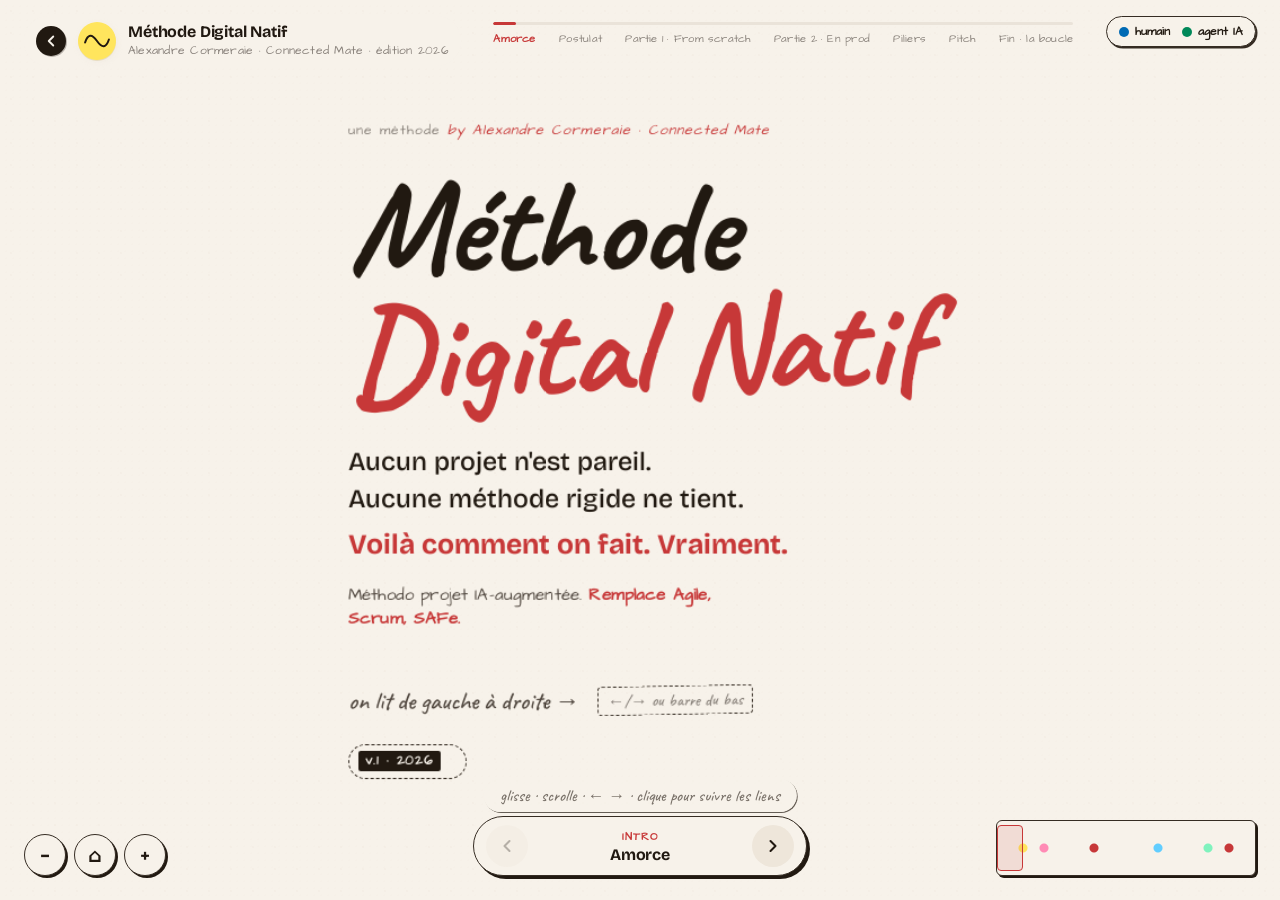
==== commit 1a846899: "fix(1.3+1.7): chaîne forward 1.3→1.6 + Convergence pink/blue au milieu - ARROW_PAIRS : 1.3 → 1.5 rem" ====
--- a/methode-digital-natif.html
+++ b/methode-digital-natif.html
@@ -613,25 +613,27 @@
         <span class="ai-agent-chip">Composants</span>
       </div>
 
-      <!-- 2 flèches griffonnées : Design (↘) et Dev (↗) fusionnent au centre, 1 grosse pointe vers Convergence -->
-      <svg class="split-exit-arrows" viewBox="0 0 100 180" aria-hidden="true">
-        <!-- Pink (Design) : depuis right edge Design row (y=62) vers fusion (y=42) -->
-        <path d="M2 62 C 30 62, 55 45, 74 42" fill="none"
+      <!-- Pink (Design) + Blue (Dev) fusionnent puis flèche unique converge au
+           MILIEU VERTICAL du bloc 1.7 (canvas y=410). viewBox 100×200 mappé sur
+           dimensions CSS 100px × 200px (top:20px, right:-100px de f-split). -->
+      <svg class="split-exit-arrows" viewBox="0 0 100 200" aria-hidden="true">
+        <!-- Pink (Design) : depuis right edge Design row → fusion au milieu (40, 150) -->
+        <path d="M2 60 C 22 60, 32 110, 40 148" fill="none"
               stroke="var(--pink-deep)" stroke-width="2.6" stroke-linecap="round"/>
-        <!-- Blue (Dev) : depuis right edge Dev row (y=164) vers fusion (y=42), climbing -->
-        <path d="M2 164 C 32 164, 56 50, 74 42" fill="none"
+        <!-- Blue (Dev) : depuis right edge Dev row → fusion au milieu (40, 150) -->
+        <path d="M2 186 C 22 186, 32 175, 40 152" fill="none"
               stroke="var(--blue-deep)" stroke-width="2.6" stroke-linecap="round"/>
-        <!-- Point de fusion (cercle blanc bordé noir) -->
-        <circle cx="74" cy="42" r="4.5" fill="var(--paper)" stroke="var(--ink)" stroke-width="1.6"/>
-        <!-- Trait de fusion noir + pointe vers Convergence -->
-        <path d="M78 42 L 92 42" fill="none"
+        <!-- Point de fusion (cercle blanc bordé) -->
+        <circle cx="40" cy="150" r="5" fill="var(--paper)" stroke="var(--ink)" stroke-width="1.6"/>
+        <!-- Trait noir + pointe → milieu vertical de Convergence (y=410 canvas) -->
+        <path d="M46 150 L 64 150" fill="none"
               stroke="var(--ink)" stroke-width="3" stroke-linecap="round"/>
-        <path d="M84 36 L 92 42 L 84 48" fill="none"
+        <path d="M56 144 L 64 150 L 56 156" fill="none"
               stroke="var(--ink)" stroke-width="3" stroke-linecap="round" stroke-linejoin="round"/>
-        <!-- Label manuscrit au-dessus -->
+        <!-- Label manuscrit en haut -->
         <text x="40" y="22" text-anchor="middle" font-size="12"
               fill="var(--ink-soft)" font-style="italic">tout devient</text>
-        <text x="40" y="36" text-anchor="middle" font-size="13"
+        <text x="40" y="38" text-anchor="middle" font-size="13"
               fill="var(--pink-deep)" font-style="italic" font-weight="700">le FRONT →</text>
       </svg>
     </article>
@@ -741,16 +743,9 @@
       <span class="phase-arrow-label hand">↗ part en prod</span>
       <svg viewBox="0 0 90 30"><path d="M5 15 C 25 5 60 5 80 15" fill="none" stroke="currentColor" stroke-width="2.5" stroke-linecap="round"/><path d="M72 7 L 82 15 L 72 23" fill="none" stroke="currentColor" stroke-width="2.5" stroke-linecap="round" stroke-linejoin="round"/></svg>
     </div>
-    <!-- T06 — Flèche FRONT : entre dans Convergence par le MILIEU-GAUCHE (sortie de f-split à droite) -->
-    <div class="phase-arrow phase-arrow-labeled phase-arrow-front" style="--x:3870px; --y:405px;" aria-hidden="true">
-      <span class="phase-arrow-label hand">→ FRONT entre</span>
-      <svg viewBox="0 0 90 30"><path d="M5 15 C 25 5 60 5 80 15" fill="none" stroke="currentColor" stroke-width="2.5" stroke-linecap="round"/><path d="M72 7 L 82 15 L 72 23" fill="none" stroke="currentColor" stroke-width="2.5" stroke-linecap="round" stroke-linejoin="round"/></svg>
-    </div>
-    <!-- T06 — Flèche BACK : entre dans Convergence par le MILIEU-DROITE (depuis Backend à droite) — Wave 1 region C : 4290 → 4350 suit le décalage Backend (4380 → 4440) -->
-    <div class="phase-arrow phase-arrow-labeled phase-arrow-back-in" style="--x:4350px; --y:405px;" aria-hidden="true">
-      <span class="phase-arrow-label hand">← BACK entre</span>
-      <svg viewBox="0 0 90 30"><path d="M85 15 C 65 5 30 5 10 15" fill="none" stroke="currentColor" stroke-width="2.5" stroke-linecap="round"/><path d="M18 7 L 8 15 L 18 23" fill="none" stroke="currentColor" stroke-width="2.5" stroke-linecap="round" stroke-linejoin="round"/></svg>
-    </div>
+    <!-- (Flèches latérales "FRONT entre" / "BACK entre" supprimées — la convergence
+         pink+blue du split-exit-arrows arrive maintenant directement au milieu vertical
+         du bloc 1.7 Convergence) -->
 
     <!-- Flèche verticale de f-spec (1.2) → bloc specs détaillé en dessous -->
     <!-- y=690 (était 610) : démarre sous f-spec bottom (~680 après shift y=260). svg height réduit à 65px inline pour terminer juste avant f-spec-detail top (760). -->
--- a/styles.css
+++ b/styles.css
@@ -1970,7 +1970,7 @@
   right: -100px;
   top: 20px;
   width: 100px;
-  height: 180px;
+  height: 200px;
   pointer-events: none;
   /* FX4 : SOUS les nodes (5). Le gap split→convergence est libre, donc pas de conflit, mais on respecte la règle. */
   z-index: 1;
@@ -8932,6 +8932,20 @@
 }
 
 /* ── 1.4 — Hint hand-written sur le toggle ── */
+/* Safety : le toggle et ses 2 boutons doivent rester visibles + cliquables
+   dans tous les états (is-used, is-switching, data-device='mobile'/'ordi'). */
+.wf-device-toggle,
+.wf-device-toggle .wf-device-btn {
+  opacity: 1 !important;
+  visibility: visible !important;
+  pointer-events: auto !important;
+  display: inline-flex;
+}
+.wf-body-tree.is-switching .wf-device-toggle,
+.wf-body-tree.is-switching .wf-device-btn {
+  animation: none !important;
+  transform: none !important;
+}
 .wf-device-toggle { position: relative; }
 .wf-device-hint {
   position: absolute;
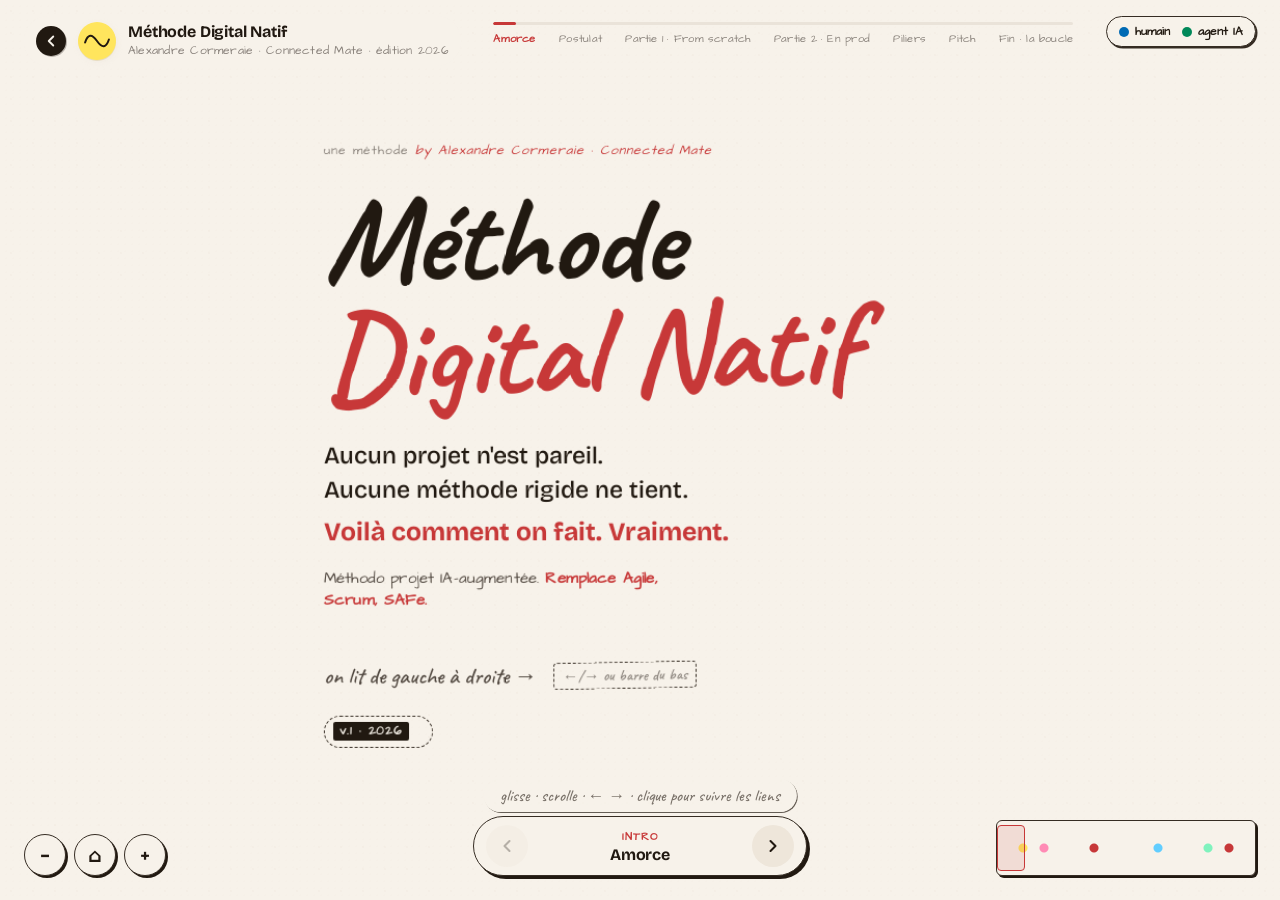
==== commit 680606cf: "fix(P2+sneaker+kanban): banner P2 focus + sneaker redrawn + 3-state kanban flow 1. P2 station : focu" ====
--- a/methode-digital-natif.html
+++ b/methode-digital-natif.html
@@ -975,38 +975,60 @@
             <!-- Colonne gauche : visuel produit -->
             <div class="app-shop-image">
               <span class="app-shop-image-badge">−20%</span>
-              <svg class="app-shop-shoe" viewBox="0 0 240 130" aria-hidden="true">
-                <!-- ground shadow -->
-                <ellipse cx="120" cy="116" rx="92" ry="6" fill="oklch(0.30 0.012 60)" opacity="0.10"/>
-                <!-- outsole (thin dark strip) -->
-                <path d="M22 112 Q 18 106 22 102 L 218 102 Q 222 106 218 112 Z" fill="oklch(0.28 0.012 60)"/>
-                <!-- midsole foam (chunky white) -->
-                <path d="M22 102 Q 14 96 18 86 Q 28 78 48 78 L 184 78 Q 208 78 218 86 Q 224 96 218 102 Z" fill="oklch(0.97 0.005 70)" stroke="oklch(0.30 0.012 60)" stroke-width="1.5"/>
-                <!-- midsole accent line -->
-                <path d="M30 92 L 210 92" stroke="oklch(0.30 0.012 60)" stroke-width="0.7" opacity="0.35"/>
-                <!-- upper body silhouette -->
-                <path d="M30 80 Q 32 60 44 50 Q 60 38 86 36 L 156 28 Q 188 30 202 46 Q 212 60 212 80" fill="oklch(0.94 0.012 70)" stroke="oklch(0.20 0.012 60)" stroke-width="1.8" stroke-linejoin="round"/>
-                <!-- toe cap separator -->
-                <path d="M58 42 Q 64 58 60 80" fill="none" stroke="oklch(0.20 0.012 60)" stroke-width="1.3"/>
-                <!-- lace collar opening -->
-                <path d="M86 36 Q 100 18 138 18 L 178 24 Q 186 30 188 44" fill="none" stroke="oklch(0.20 0.012 60)" stroke-width="1.4"/>
-                <!-- tongue under collar -->
-                <path d="M108 32 L 108 56 L 162 56 L 164 30" fill="oklch(0.86 0.012 70)" stroke="oklch(0.20 0.012 60)" stroke-width="1.1"/>
-                <!-- eyelets (4 + 4) -->
-                <circle cx="108" cy="34" r="1.6" fill="oklch(0.20 0.012 60)"/>
-                <circle cx="124" cy="28" r="1.6" fill="oklch(0.20 0.012 60)"/>
-                <circle cx="142" cy="24" r="1.6" fill="oklch(0.20 0.012 60)"/>
-                <circle cx="160" cy="24" r="1.6" fill="oklch(0.20 0.012 60)"/>
-                <!-- laces crossing -->
-                <path d="M108 34 L 142 24 M 124 28 L 160 24 M 108 34 L 124 28 M 142 24 Q 151 21 160 24" fill="none" stroke="oklch(0.20 0.012 60)" stroke-width="1.05" stroke-linecap="round"/>
+              <svg class="app-shop-shoe" viewBox="0 0 260 140" aria-hidden="true">
+                <defs>
+                  <linearGradient id="shoe-upper" x1="0" x2="0" y1="0" y2="1">
+                    <stop offset="0" stop-color="oklch(0.22 0.012 60)"/>
+                    <stop offset="0.6" stop-color="oklch(0.28 0.012 60)"/>
+                    <stop offset="1" stop-color="oklch(0.24 0.012 60)"/>
+                  </linearGradient>
+                </defs>
+                <!-- ombre au sol -->
+                <ellipse cx="130" cy="128" rx="104" ry="5" fill="oklch(0.20 0.012 60)" opacity="0.13"/>
+                <!-- outsole (gomme noire fine, profile galbé) -->
+                <path d="M28 122 Q 20 122 18 117 L 16 110 Q 16 106 22 105 L 240 105 Q 246 106 246 110 L 244 117 Q 242 122 234 122 Z" fill="oklch(0.16 0.012 60)"/>
+                <!-- midsole (mousse blanche épaisse type running) -->
+                <path d="M22 105 Q 12 100 14 90 Q 18 80 32 78 L 220 78 Q 240 80 246 90 Q 248 100 240 105 Z" fill="oklch(0.97 0.004 80)" stroke="oklch(0.18 0.012 60)" stroke-width="1.5"/>
+                <!-- midsole groove (détail technique) -->
+                <path d="M30 94 L 232 94" stroke="oklch(0.55 0.20 30)" stroke-width="1.4" stroke-linecap="round" opacity="0.85"/>
+                <path d="M30 100 L 232 100" stroke="oklch(0.20 0.012 60)" stroke-width="0.6" opacity="0.25"/>
+                <!-- heel cup (talon arrondi) -->
+                <path d="M210 78 Q 230 60 232 38 Q 232 28 222 26 L 208 26 Q 198 28 194 40 L 192 60" fill="url(#shoe-upper)" stroke="oklch(0.12 0.012 60)" stroke-width="1.4"/>
+                <!-- upper body silhouette (chausson principal) -->
+                <path d="M28 78 Q 30 56 42 42 Q 60 28 90 28 L 168 24 Q 200 26 212 40 L 216 60 Q 216 70 210 78 Z" fill="url(#shoe-upper)" stroke="oklch(0.10 0.012 60)" stroke-width="1.8"/>
+                <!-- toe box (avant pied séparé par couture) -->
+                <path d="M62 32 Q 70 56 64 78" fill="none" stroke="oklch(0.10 0.012 60)" stroke-width="1.4"/>
+                <!-- toe cap reinforcement (pointe blanche) -->
+                <path d="M28 78 Q 30 60 42 46 Q 54 38 64 40 L 64 78 Z" fill="oklch(0.94 0.005 80)" stroke="oklch(0.10 0.012 60)" stroke-width="1.5"/>
+                <!-- lace collar (ouverture haut) -->
+                <path d="M90 28 Q 110 12 152 12 L 192 18" fill="none" stroke="oklch(0.10 0.012 60)" stroke-width="1.4"/>
+                <!-- tongue (languette) -->
+                <path d="M114 24 L 114 56 Q 116 60 128 60 L 162 56 L 164 22" fill="oklch(0.94 0.005 80)" stroke="oklch(0.10 0.012 60)" stroke-width="1.3"/>
+                <!-- œillets (5 paires) + lacets en X -->
+                <g stroke="oklch(0.96 0.005 80)" stroke-width="1.4" stroke-linecap="round" fill="none">
+                  <path d="M116 30 L 158 22 M 124 26 L 166 20 M 132 22 L 174 18 M 140 18 L 182 16"/>
+                  <path d="M116 30 L 124 26 M 158 22 L 166 20 M 132 22 L 140 18 M 174 18 L 182 16"/>
+                </g>
+                <g fill="oklch(0.94 0.005 80)" stroke="oklch(0.10 0.012 60)" stroke-width="0.8">
+                  <circle cx="116" cy="30" r="1.6"/>
+                  <circle cx="132" cy="22" r="1.6"/>
+                  <circle cx="148" cy="16" r="1.6"/>
+                  <circle cx="164" cy="14" r="1.6"/>
+                  <circle cx="124" cy="26" r="1.6"/>
+                  <circle cx="140" cy="18" r="1.6"/>
+                  <circle cx="156" cy="14" r="1.6"/>
+                  <circle cx="172" cy="14" r="1.6"/>
+                </g>
                 <!-- heel pull tab -->
-                <path d="M202 46 L 220 38 L 220 56 L 208 60 Z" fill="oklch(0.94 0.012 70)" stroke="oklch(0.20 0.012 60)" stroke-width="1.3"/>
-                <!-- 3 brand stripes (carmillon, signature) -->
-                <path d="M132 58 L 116 88" stroke="oklch(0.55 0.20 30)" stroke-width="4" stroke-linecap="round"/>
-                <path d="M146 58 L 130 88" stroke="oklch(0.55 0.20 30)" stroke-width="4" stroke-linecap="round"/>
-                <path d="M160 58 L 144 88" stroke="oklch(0.55 0.20 30)" stroke-width="4" stroke-linecap="round"/>
-                <!-- stitching detail -->
-                <path d="M44 64 Q 78 60 110 60" fill="none" stroke="oklch(0.20 0.012 60)" stroke-width="0.6" stroke-dasharray="2.5 2.5" opacity="0.55"/>
+                <path d="M212 42 L 232 32 Q 238 32 238 38 L 236 50 Q 232 54 224 52 Z" fill="url(#shoe-upper)" stroke="oklch(0.10 0.012 60)" stroke-width="1.3"/>
+                <!-- swoosh signature carmillon -->
+                <path d="M82 60 Q 130 36 200 56 Q 178 70 130 72 Q 100 70 82 60 Z" fill="oklch(0.55 0.20 30)" stroke="oklch(0.45 0.18 30)" stroke-width="1"/>
+                <!-- branding FOULÉE -->
+                <text x="155" y="50" font-family="Bricolage Grotesque, sans-serif" font-size="9" font-weight="800" fill="oklch(0.94 0.005 80)" letter-spacing="0.5">FOULÉE</text>
+                <!-- stitching détail talon -->
+                <path d="M194 50 Q 198 64 200 76" fill="none" stroke="oklch(0.94 0.005 80)" stroke-width="0.6" stroke-dasharray="2 2" opacity="0.6"/>
+                <!-- éclat lumineux subtil (highlight) -->
+                <path d="M50 38 Q 80 28 130 28" fill="none" stroke="oklch(0.94 0.005 80)" stroke-width="1.2" opacity="0.35" stroke-linecap="round"/>
               </svg>
               <!-- thumbs gallery (3 mini-vignettes) -->
               <span class="app-shop-image-thumbs" aria-hidden="true">
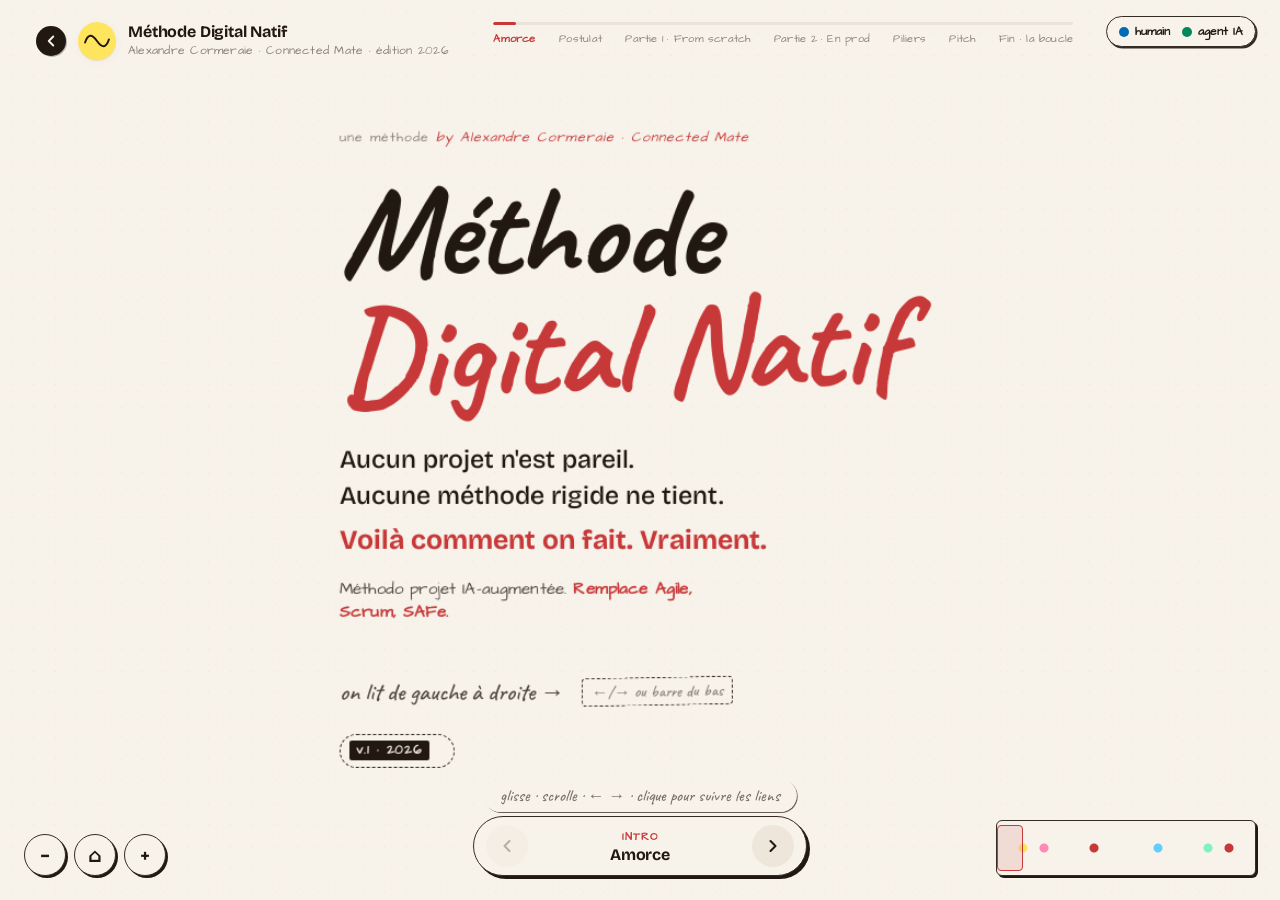
==== commit b2b6ff42: "refactor(Browser2+kanban): site simple MATIN + flow 3 étapes claires 1. Browser 2 : remplace le PDP " ====
--- a/methode-digital-natif.html
+++ b/methode-digital-natif.html
@@ -946,165 +946,85 @@
          mêmes slots HTML que l'ancien Browser 2 pour que les annotations
          viewBox restent calées (header / titre / CTA / 1ère card). -->
     <article class="app-live-annotated has-washi has-washi--pink" data-bloc="prod-app-live" data-links="prod-kanban" style="--x:5680px; --y:430px;">
-      <p class="kanban-caption kanban-caption--top hand">↑ il consulte la boutique comme un vrai client</p>
+      <p class="kanban-caption kanban-caption--top hand">↑ il consulte le site comme un vrai client</p>
       <div class="computer-frame">
         <div class="computer-bar">
           <span class="cdot cdot-r"></span>
           <span class="cdot cdot-y"></span>
           <span class="cdot cdot-g"></span>
-          <span class="curl">foulee.fr / nouveautes / runner-03</span>
-        </div>
-        <div class="computer-screen app-screen app-screen--shop">
-          <!-- Header boutique : logo FOULÉE + nav catégories + panier + compte -->
+          <span class="curl">matin.fr / aujourd-hui</span>
+        </div>
+        <div class="computer-screen app-screen app-screen--matin">
+          <!-- Header simple : logo MATIN + 3 nav -->
           <header class="app-head">
-            <span class="app-logo app-logo--shop"><span class="app-logo-mark" aria-hidden="true">◢</span>FOULÉE</span>
+            <span class="app-logo app-logo--matin">MATIN</span>
             <nav class="app-nav">
-              <span class="app-nav-link is-active">Nouveautés</span>
-              <span class="app-nav-link">Homme</span>
-              <span class="app-nav-link">Femme</span>
-              <span class="app-nav-link">Soldes<span class="app-nav-pill">-30%</span></span>
+              <span class="app-nav-link is-active">Aujourd'hui</span>
+              <span class="app-nav-link">Archives</span>
+              <span class="app-nav-link">Compte</span>
             </nav>
-            <span class="app-avatar app-avatar--shop">
-              <span class="app-cart" aria-label="Panier" role="button" tabindex="0"><span class="app-cart-icon" aria-hidden="true">⛬</span><span class="app-cart-count">3</span><span class="app-cart-plus" aria-hidden="true">+1</span></span>
-              <em>M</em>
-            </span>
+            <span class="app-avatar app-avatar--simple"><em>M</em></span>
           </header>
 
-          <!-- Hero : layout PDP e-commerce (image gauche · infos droite) -->
-          <section class="app-hero app-hero--shop">
-            <!-- Colonne gauche : visuel produit -->
-            <div class="app-shop-image">
-              <span class="app-shop-image-badge">−20%</span>
-              <svg class="app-shop-shoe" viewBox="0 0 260 140" aria-hidden="true">
-                <defs>
-                  <linearGradient id="shoe-upper" x1="0" x2="0" y1="0" y2="1">
-                    <stop offset="0" stop-color="oklch(0.22 0.012 60)"/>
-                    <stop offset="0.6" stop-color="oklch(0.28 0.012 60)"/>
-                    <stop offset="1" stop-color="oklch(0.24 0.012 60)"/>
-                  </linearGradient>
-                </defs>
-                <!-- ombre au sol -->
-                <ellipse cx="130" cy="128" rx="104" ry="5" fill="oklch(0.20 0.012 60)" opacity="0.13"/>
-                <!-- outsole (gomme noire fine, profile galbé) -->
-                <path d="M28 122 Q 20 122 18 117 L 16 110 Q 16 106 22 105 L 240 105 Q 246 106 246 110 L 244 117 Q 242 122 234 122 Z" fill="oklch(0.16 0.012 60)"/>
-                <!-- midsole (mousse blanche épaisse type running) -->
-                <path d="M22 105 Q 12 100 14 90 Q 18 80 32 78 L 220 78 Q 240 80 246 90 Q 248 100 240 105 Z" fill="oklch(0.97 0.004 80)" stroke="oklch(0.18 0.012 60)" stroke-width="1.5"/>
-                <!-- midsole groove (détail technique) -->
-                <path d="M30 94 L 232 94" stroke="oklch(0.55 0.20 30)" stroke-width="1.4" stroke-linecap="round" opacity="0.85"/>
-                <path d="M30 100 L 232 100" stroke="oklch(0.20 0.012 60)" stroke-width="0.6" opacity="0.25"/>
-                <!-- heel cup (talon arrondi) -->
-                <path d="M210 78 Q 230 60 232 38 Q 232 28 222 26 L 208 26 Q 198 28 194 40 L 192 60" fill="url(#shoe-upper)" stroke="oklch(0.12 0.012 60)" stroke-width="1.4"/>
-                <!-- upper body silhouette (chausson principal) -->
-                <path d="M28 78 Q 30 56 42 42 Q 60 28 90 28 L 168 24 Q 200 26 212 40 L 216 60 Q 216 70 210 78 Z" fill="url(#shoe-upper)" stroke="oklch(0.10 0.012 60)" stroke-width="1.8"/>
-                <!-- toe box (avant pied séparé par couture) -->
-                <path d="M62 32 Q 70 56 64 78" fill="none" stroke="oklch(0.10 0.012 60)" stroke-width="1.4"/>
-                <!-- toe cap reinforcement (pointe blanche) -->
-                <path d="M28 78 Q 30 60 42 46 Q 54 38 64 40 L 64 78 Z" fill="oklch(0.94 0.005 80)" stroke="oklch(0.10 0.012 60)" stroke-width="1.5"/>
-                <!-- lace collar (ouverture haut) -->
-                <path d="M90 28 Q 110 12 152 12 L 192 18" fill="none" stroke="oklch(0.10 0.012 60)" stroke-width="1.4"/>
-                <!-- tongue (languette) -->
-                <path d="M114 24 L 114 56 Q 116 60 128 60 L 162 56 L 164 22" fill="oklch(0.94 0.005 80)" stroke="oklch(0.10 0.012 60)" stroke-width="1.3"/>
-                <!-- œillets (5 paires) + lacets en X -->
-                <g stroke="oklch(0.96 0.005 80)" stroke-width="1.4" stroke-linecap="round" fill="none">
-                  <path d="M116 30 L 158 22 M 124 26 L 166 20 M 132 22 L 174 18 M 140 18 L 182 16"/>
-                  <path d="M116 30 L 124 26 M 158 22 L 166 20 M 132 22 L 140 18 M 174 18 L 182 16"/>
-                </g>
-                <g fill="oklch(0.94 0.005 80)" stroke="oklch(0.10 0.012 60)" stroke-width="0.8">
-                  <circle cx="116" cy="30" r="1.6"/>
-                  <circle cx="132" cy="22" r="1.6"/>
-                  <circle cx="148" cy="16" r="1.6"/>
-                  <circle cx="164" cy="14" r="1.6"/>
-                  <circle cx="124" cy="26" r="1.6"/>
-                  <circle cx="140" cy="18" r="1.6"/>
-                  <circle cx="156" cy="14" r="1.6"/>
-                  <circle cx="172" cy="14" r="1.6"/>
-                </g>
-                <!-- heel pull tab -->
-                <path d="M212 42 L 232 32 Q 238 32 238 38 L 236 50 Q 232 54 224 52 Z" fill="url(#shoe-upper)" stroke="oklch(0.10 0.012 60)" stroke-width="1.3"/>
-                <!-- swoosh signature carmillon -->
-                <path d="M82 60 Q 130 36 200 56 Q 178 70 130 72 Q 100 70 82 60 Z" fill="oklch(0.55 0.20 30)" stroke="oklch(0.45 0.18 30)" stroke-width="1"/>
-                <!-- branding FOULÉE -->
-                <text x="155" y="50" font-family="Bricolage Grotesque, sans-serif" font-size="9" font-weight="800" fill="oklch(0.94 0.005 80)" letter-spacing="0.5">FOULÉE</text>
-                <!-- stitching détail talon -->
-                <path d="M194 50 Q 198 64 200 76" fill="none" stroke="oklch(0.94 0.005 80)" stroke-width="0.6" stroke-dasharray="2 2" opacity="0.6"/>
-                <!-- éclat lumineux subtil (highlight) -->
-                <path d="M50 38 Q 80 28 130 28" fill="none" stroke="oklch(0.94 0.005 80)" stroke-width="1.2" opacity="0.35" stroke-linecap="round"/>
+          <!-- Hero : layout simple (visuel gauche · texte droite) -->
+          <section class="app-hero app-hero--matin">
+            <div class="app-matin-visual" aria-hidden="true">
+              <svg viewBox="0 0 200 130" aria-hidden="true">
+                <!-- ciel paper -->
+                <rect x="0" y="0" width="200" height="130" fill="oklch(0.96 0.012 80)"/>
+                <!-- soleil qui se lève (gros disque chaleureux) -->
+                <circle cx="100" cy="95" r="44" fill="oklch(0.86 0.16 70)"/>
+                <circle cx="100" cy="95" r="44" fill="none" stroke="oklch(0.18 0.012 60)" stroke-width="1.5"/>
+                <!-- rayons -->
+                <path d="M100 30 L 100 16" stroke="oklch(0.18 0.012 60)" stroke-width="2" stroke-linecap="round"/>
+                <path d="M60 48 L 50 38" stroke="oklch(0.18 0.012 60)" stroke-width="2" stroke-linecap="round"/>
+                <path d="M140 48 L 150 38" stroke="oklch(0.18 0.012 60)" stroke-width="2" stroke-linecap="round"/>
+                <path d="M38 80 L 22 76" stroke="oklch(0.18 0.012 60)" stroke-width="2" stroke-linecap="round"/>
+                <path d="M162 80 L 178 76" stroke="oklch(0.18 0.012 60)" stroke-width="2" stroke-linecap="round"/>
+                <!-- horizon -->
+                <path d="M0 105 L 200 105" stroke="oklch(0.18 0.012 60)" stroke-width="1.6" stroke-linecap="round"/>
+                <!-- petit nuage -->
+                <path d="M28 64 Q 36 54 50 60 Q 58 50 68 58 Q 70 66 60 68 L 34 68 Q 26 68 28 64 Z" fill="oklch(0.99 0.005 80)" stroke="oklch(0.18 0.012 60)" stroke-width="1.3"/>
               </svg>
-              <!-- thumbs gallery (3 mini-vignettes) -->
-              <span class="app-shop-image-thumbs" aria-hidden="true">
-                <span class="app-shop-thumb is-active"></span>
-                <span class="app-shop-thumb"></span>
-                <span class="app-shop-thumb"></span>
-              </span>
             </div>
-            <!-- Colonne droite : infos produit (PDP-style) -->
-            <div class="app-shop-info">
-              <span class="app-hero-eyebrow">Nouveauté · running <em class="app-hero-live"><i></i>en stock</em></span>
-              <h3 class="app-hero-title">Runner <span class="app-hero-arrow">·</span> 03</h3>
-              <p class="app-shop-subtitle">Édition Paris · semelle bio · −18% CO₂</p>
-              <div class="app-shop-price-row">
-                <span class="app-shop-price"><strong>119 €</strong><i>149 €</i></span>
-                <span class="app-shop-rating" aria-label="Note 4,7 sur 5"><b>★★★★</b><em>★</em><i>4,7 · 312 avis</i></span>
-              </div>
-              <div class="app-shop-sizes" aria-label="Choisir une pointure">
-                <span class="app-shop-sizes-label">pointure</span>
-                <span class="app-shop-size">39</span>
-                <span class="app-shop-size">40</span>
-                <span class="app-shop-size is-active">41</span>
-                <span class="app-shop-size">42</span>
-                <span class="app-shop-size is-out">43</span>
-                <span class="app-shop-size">44</span>
-              </div>
-              <div class="app-shop-colors" aria-label="Coloris disponibles">
-                <span class="app-shop-colors-label">coloris</span>
-                <span class="app-shop-color app-shop-color--ink is-active"></span>
-                <span class="app-shop-color app-shop-color--carm"></span>
-                <span class="app-shop-color app-shop-color--mint"></span>
-              </div>
+            <div class="app-matin-content">
+              <span class="app-hero-eyebrow">Mardi · 12 mai</span>
+              <h3 class="app-hero-title">L'idée du jour</h3>
+              <p class="app-matin-lead">Marcher 10 minutes au soleil avant ton café. Ton cerveau te remerciera.</p>
               <div class="app-cta-row">
-                <button class="app-cta" data-tip="le PO clique pour tester comme un user"><span class="app-cta-cursor" aria-hidden="true"></span>Ajouter au panier · 119 €</button>
-                <button class="app-cta app-cta--ghost" aria-label="Ajouter aux favoris">♡</button>
+                <button class="app-cta" data-tip="le PO clique pour tester comme un user">Lire l'article →</button>
+                <button class="app-cta app-cta--ghost" aria-label="Sauvegarder">☆</button>
               </div>
             </div>
           </section>
 
-          <!-- Cards de contenu : feed "autres nouveautés" -->
+          <!-- Feed : 3 idées récentes (cartes simples titre + date + extrait) -->
           <div class="app-cards">
-            <article class="app-card app-card--offer app-card-hoverable" id="appcard-faq">
-              <span class="app-card-tag">PROMO</span>
-              <h4>City Walker · ed. cuir</h4>
-              <p>Sneaker urbaine cuir grainé, semelle crêpe, deadline soldes ce dimanche minuit.</p>
-              <span class="app-card-meta"><span class="app-card-price">89 €</span><span class="app-card-trend">↓ -28%</span></span>
+            <article class="app-card app-card-hoverable" id="appcard-faq">
+              <span class="app-card-tag">HIER</span>
+              <h4>3 façons de mieux dormir</h4>
+              <p>Lire au lit, mais pas trop. Téléphone loin du lit.</p>
               <!-- Halo "ça a changé après cycle IA" — révélé à la station 2.5 -->
               <div class="app-change-highlight app-change-hidden" aria-hidden="true">
                 <span class="app-change-label hand">→ ça a changé<br/>après cycle IA</span>
               </div>
             </article>
-            <article class="app-card app-card--news app-card-hoverable" id="appcard-news">
-              <span class="app-card-tag">NOUVEAU</span>
-              <h4>Trail Pro · grip carbone</h4>
-              <p>Conçue pour les chemins boueux. Tige hydrophobe, semelle Vibram, drop 8 mm.</p>
-              <span class="app-card-meta"><span class="app-card-price">149 €</span><span class="app-card-chip app-card-chip--mint">éco-conçue</span></span>
+            <article class="app-card app-card-hoverable" id="appcard-news">
+              <span class="app-card-tag">DIMANCHE</span>
+              <h4>Le rituel du dimanche soir</h4>
+              <p>Préparer la semaine en 15 minutes, sans stress.</p>
             </article>
-            <article class="app-card app-card--help app-card-hoverable" id="appcard-help">
-              <span class="app-card-tag">AVIS CLIENTS</span>
-              <h4>« Confort dingue, 200 km déjà »</h4>
-              <p>Marc, Julien, Léa et 309 autres ont noté le Runner 03 ★★★★★.</p>
-              <span class="app-card-meta">
-                <span class="app-card-avatars" aria-hidden="true">
-                  <em class="app-card-avatar app-card-avatar--a">M</em>
-                  <em class="app-card-avatar app-card-avatar--b">J</em>
-                  <em class="app-card-avatar app-card-avatar--c">L</em>
-                </span>
-                <span class="app-card-chip">+ 309</span>
-              </span>
+            <article class="app-card app-card-hoverable" id="appcard-help">
+              <span class="app-card-tag">SAMEDI</span>
+              <h4>Marcher sans téléphone</h4>
+              <p>L'expérience qui change tout, testée par 312 lecteurs.</p>
             </article>
           </div>
 
-          <!-- Footer mini -->
+          <!-- Footer simple -->
           <footer class="app-foot">
-            <span>FOULÉE · Paris · livraison 24h offerte dès 80 €</span>
-            <span class="app-foot-links">Tailles · Retours · Service client</span>
+            <span>MATIN · une idée par jour</span>
+            <span class="app-foot-links">Archives · Abonnement · Contact</span>
           </footer>
         </div>
       </div>
--- a/styles.css
+++ b/styles.css
@@ -3317,6 +3317,136 @@
   background: var(--paper);
   border-bottom: 1px dashed var(--ink-faint);
   flex: 0 0 auto;
+}
+
+/* ════════════════════════════════════════════════════════════════════
+   BROWSER 2 — Variante simple "MATIN" (idée du jour, ton calme)
+   Layout épuré : visuel à gauche (gros soleil SVG), texte droite.
+   Slots HTML conservés (app-head, app-hero, app-cards, app-foot) pour
+   garder les annotations T11 viewBox calées sur les mêmes positions.
+   ════════════════════════════════════════════════════════════════════ */
+.app-logo--matin {
+  font-family: var(--font-display);
+  font-weight: 800;
+  font-size: 1.05rem;
+  letter-spacing: 0.16em;
+  color: var(--ink);
+}
+.app-avatar--simple {
+  display: inline-flex;
+  align-items: center;
+  justify-content: center;
+  padding: 0;
+  background: transparent;
+  border: 0;
+  box-shadow: none;
+}
+.app-avatar--simple > em {
+  display: inline-flex;
+  align-items: center;
+  justify-content: center;
+  width: 30px;
+  height: 30px;
+  border-radius: 50%;
+  background: oklch(0.92 0.04 80);
+  color: var(--ink);
+  font-style: normal;
+  font-weight: 700;
+  font-family: var(--font-display);
+  border: 1.2px solid var(--ink-line);
+}
+
+.app-hero--matin {
+  display: grid;
+  grid-template-columns: 320px 1fr;
+  gap: 28px;
+  padding: 24px 28px;
+  background: var(--paper);
+  border-bottom: 1px dashed var(--ink-faint);
+  flex: 0 0 auto;
+  align-items: center;
+}
+.app-matin-visual {
+  background: oklch(0.96 0.012 80);
+  border: 1.5px solid var(--ink);
+  border-radius: 14px 12px 14px 12px;
+  padding: 14px;
+  box-shadow: var(--shadow-hard-sm);
+  display: flex;
+  align-items: center;
+  justify-content: center;
+}
+.app-matin-visual svg {
+  width: 100%;
+  max-width: 260px;
+  height: auto;
+  display: block;
+  border-radius: 8px;
+}
+.app-matin-content {
+  display: flex;
+  flex-direction: column;
+  gap: 10px;
+  min-width: 0;
+}
+.app-matin-content .app-hero-title {
+  margin: 2px 0 0;
+  font-size: 1.75rem;
+  line-height: 1.05;
+}
+.app-matin-lead {
+  margin: 0;
+  font-family: var(--font-body);
+  font-size: 0.95rem;
+  line-height: 1.45;
+  color: var(--ink-soft);
+  max-width: 48ch;
+}
+.app-hero--matin .app-cta-row {
+  gap: 10px;
+  margin-top: 6px;
+}
+.app-hero--matin .app-cta {
+  flex: 0 0 auto;
+}
+.app-hero--matin .app-cta--ghost {
+  flex: 0 0 44px;
+  min-width: 44px;
+  padding: 0;
+  font-size: 1.1rem;
+}
+
+/* ── Focus-resolved (step 2.6a/2.7) ──────────────────────────────────
+   La carte hero (résolue) ressort, les autres cartes Kanban + autres
+   annotations PO du Browser 2 s'estompent. Permet au lecteur de voir
+   précisément CE QUI a été résolu, sans bruit. */
+.kanban-real.is-focus-resolved .kanban-real-card:not(.kcard-hero) {
+  opacity: 0.28;
+  transition: opacity 320ms var(--ease-out-q);
+}
+.kanban-real.is-focus-resolved .kcard-hero {
+  filter: drop-shadow(0 0 0 oklch(from var(--mint-deep) l c h / 0.4));
+}
+.app-live-annotated.is-focus-resolved .po-sticky-anno,
+.app-live-annotated.is-focus-resolved .po-note,
+.app-live-annotated.is-focus-resolved .po-overlay {
+  opacity: 0.22;
+  transition: opacity 320ms var(--ease-out-q);
+}
+.app-live-annotated.is-focus-resolved #appcard-faq {
+  outline: 2px solid var(--mint-deep);
+  outline-offset: 4px;
+  border-radius: 8px;
+  transition: outline-color 320ms var(--ease-out-q);
+}
+
+@media (prefers-reduced-motion: reduce) {
+  .kanban-real.is-focus-resolved .kanban-real-card:not(.kcard-hero),
+  .app-live-annotated.is-focus-resolved .po-sticky-anno,
+  .app-live-annotated.is-focus-resolved .po-note,
+  .app-live-annotated.is-focus-resolved .po-overlay {
+    transition: none;
+  }
 }
 
 /* Colonne image */
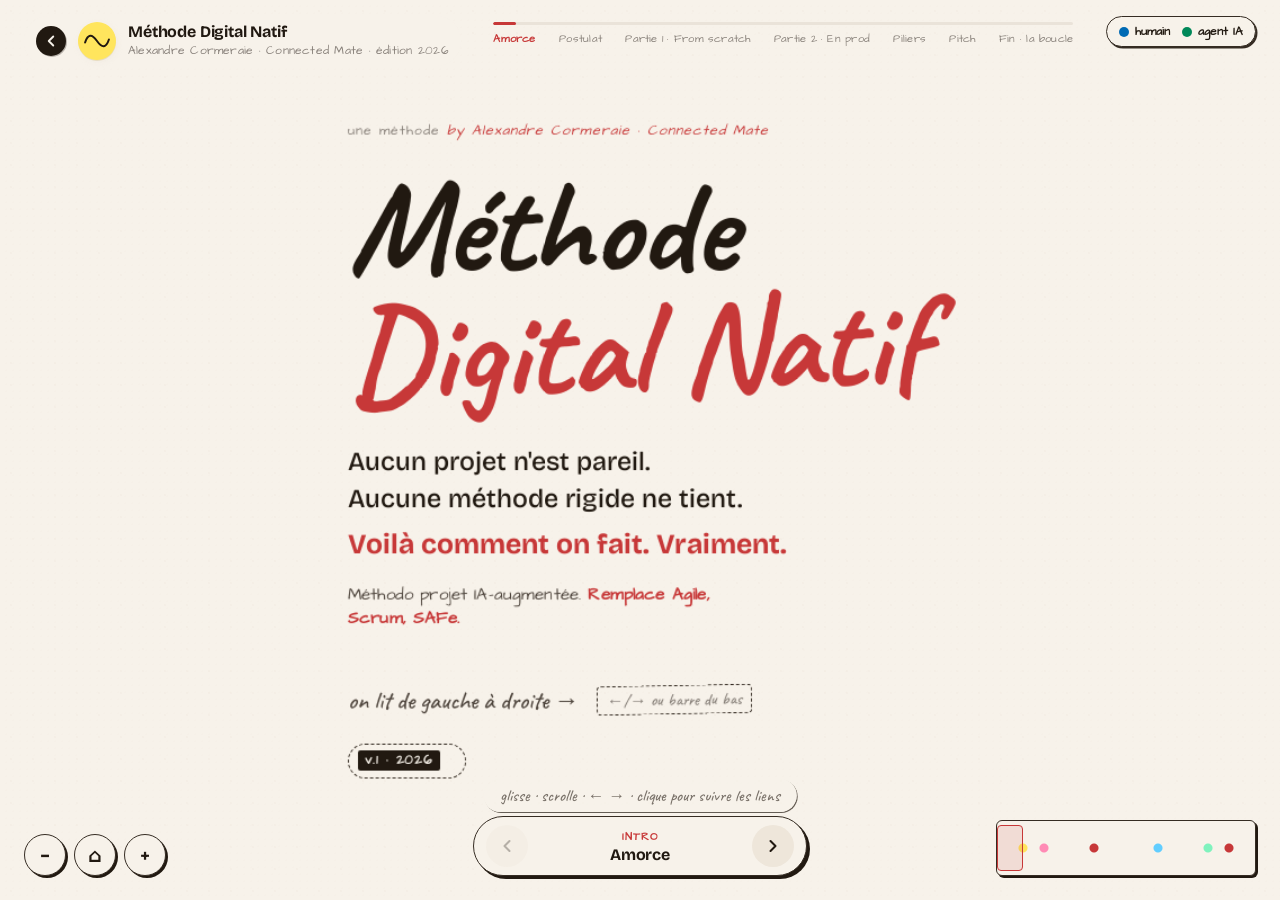
==== commit d2e47776: "fix: dégage les flèches parasites qui passent par-dessus Browser 2 User feedback : "des flèches vert" ====
--- a/methode-digital-natif.html
+++ b/methode-digital-natif.html
@@ -1216,26 +1216,9 @@
         <span class="hand">il annote en lisant son matin</span>
       </div>
 
-      <!-- 2 flèches griffonnées montantes : annotations rouges du Kanban → prod-demande (rose) + prod-branche (bleu)
-           Kanban désormais sous Browser 2 (y=960), il faut traverser ~720px vers le haut pour rejoindre les
-           nodes 2.3 et 2.4 (y=240). ViewBox étendu en hauteur. -->
-      <svg class="kanban-exit-arrows" viewBox="0 0 1040 760" preserveAspectRatio="xMidYMin meet" aria-hidden="true">
-        <!-- Flèche 1 (rose) : depuis le haut-gauche du Kanban (~x=60, y=740) → prod-demande (canvas 6360,240 → SVG ~680, 20) -->
-        <path d="M 60 740 C 180 520, 360 240, 680 30" fill="none"
-              stroke="var(--pink-deep)" stroke-width="2.6" stroke-linecap="round" stroke-dasharray="7 5"/>
-        <path d="M 670 22 L 680 30 L 668 40" fill="none"
-              stroke="var(--pink-deep)" stroke-width="2.6" stroke-linecap="round" stroke-linejoin="round"/>
-        <text x="240" y="430" class="hand" fill="var(--pink-deep)"
-              transform="rotate(-58 240 430)">↗ devient demande</text>
-
-        <!-- Flèche 2 (bleu) : depuis le haut-centre du Kanban (~x=380, y=740) → prod-branche (canvas 6700,240 → SVG ~1020, 20) -->
-        <path d="M 380 740 C 540 520, 760 240, 1020 30" fill="none"
-              stroke="var(--blue-deep)" stroke-width="2.6" stroke-linecap="round" stroke-dasharray="7 5"/>
-        <path d="M 1010 22 L 1020 30 L 1008 40" fill="none"
-              stroke="var(--blue-deep)" stroke-width="2.6" stroke-linecap="round" stroke-linejoin="round"/>
-        <text x="660" y="420" class="hand" fill="var(--blue-deep)"
-              transform="rotate(-58 660 420)">↗ scope auto</text>
-      </svg>
+      <!-- (.kanban-exit-arrows supprimé : traversait Browser 2 verticalement, illisible
+           visuellement. Le lien Kanban → prod-demande/prod-branche reste matérialisé
+           via ARROW_PAIRS dynamiques qui contournent les composants.) -->
 
       <!-- T16 — Sticky "OK je review ça" : apparaît à 2.6 / 2.6a, ancré
            en haut-droite du Kanban, juste au-dessus de la colonne Review (col 3). -->
@@ -1797,17 +1780,10 @@
       </svg>
     </div>
 
-    <!-- Flèche bonus #2 : prod-logs (x=6020 y=1550) → prod-branche (x=6700 y=240).
-         Monte puis incline vers la droite (delta x ≈ +570, delta y ≈ -1130). -->
-    <div class="phase-arrow phase-arrow-vertical phase-arrow-vertical--tall phase-arrow-vertical--curve-right" style="--x:6130px; --y:420px;" aria-hidden="true">
-      <span class="phase-arrow-label hand">↑ déclenche<br/>branche fix ↗</span>
-      <svg viewBox="0 0 680 1130" preserveAspectRatio="none">
-        <!-- ascension verticale, puis bascule droite vers prod-branche en haut -->
-        <path d="M 25 1130 C 25 880, 40 640, 130 480 C 250 320, 450 160, 670 0" fill="none" stroke="currentColor" stroke-width="2.5" stroke-linecap="round"/>
-        <!-- pointe de flèche orientée vers haut-droite -->
-        <path d="M 655 18 L 670 0 L 670 22" fill="none" stroke="currentColor" stroke-width="2.5" stroke-linecap="round" stroke-linejoin="round"/>
-      </svg>
-    </div>
+    <!-- (Flèche bonus prod-logs → prod-branche "↑ déclenche branche fix ↗" supprimée :
+         traversait verticalement Browser 2 + Kanban en passant à x=6130, illisible.
+         La relation logs → branche-fix reste indiquée par ARROW_PAIRS dynamique
+         qui contourne les composants.) -->
 
     <!-- ───────────────────────────────────────────────────────────
          ═════════════════ PILLIERS TRANSVERSES ═════════════════
--- a/styles.css
+++ b/styles.css
@@ -5355,23 +5355,205 @@
 
 /* ════════════════ MOBILE FALLBACK ════════════════ */
 @media (max-width: 900px) {
+  /* Mobile : abandonne le pan/zoom, scroll vertical natif, blocs empilés full-width */
   html, body { overflow-y: auto; height: auto; }
-  .stage { height: auto; min-height: 100vh; overflow: visible; cursor: auto; }
-  .canvas { position: relative; transform: none !important; width: 100%; height: auto; padding: 100px var(--s-4) var(--s-9); display: flex; flex-direction: column; gap: var(--s-6); }
-  .arrows, .floating-note, .bifurcation, .minimap, .controls, .agents-cluster, .agent-cloud, .swimlane-bg, .legend-actor, .po-overlay, .po-note, .po-sticky-anno, .po-avatar, .github-flow-svg, .loop-return-note, .continuous-closer { display: none; }
-  .zone-marker, .node, .pillar-center, .kanban-annotated, .wireframes-flat, .part-banner, .profile-cluster, .principle-cluster {
+  .stage {
+    height: auto; min-height: 100vh; overflow: visible; cursor: auto;
+    background: var(--paper);
+  }
+  .canvas {
+    position: relative; transform: none !important;
+    width: 100%; height: auto;
+    padding: 80px var(--s-3) 120px;
+    display: flex; flex-direction: column; gap: var(--s-5);
+  }
+  /* Cache tout ce qui ne fonctionne pas en linéaire */
+  .arrows, .floating-note, .bifurcation, .minimap, .controls,
+  .agents-cluster, .agent-cloud, .swimlane-bg, .legend-actor,
+  .po-overlay, .po-note, .po-sticky-anno, .po-avatar,
+  .github-flow-svg, .loop-return-note, .continuous-closer,
+  .phase-arrow, .phase-divider, .flux-legend, .split-exit-arrows,
+  .converge-mini-arrow, .agents-exit-arrows, .predev-exit-arrows,
+  .kanban-up-to-app, .kanban-to-review-up, .review-arrive-trail,
+  .fx9-trait, .fx12-approve-trail, .final-chain, .live-ping,
+  .po-bazar, .end-loop, .end-loop-text,
+  .pitch-pills, .pillars-trio-hint,
+  .reading-cue-keys, .bridge-note { display: none !important; }
+
+  /* Tous les blocs canvas → full width vertical */
+  .zone-marker, .node, .pillar-center, .kanban-annotated,
+  .wireframes-flat, .part-banner, .profile-cluster, .principle-cluster,
+  .app-live-annotated, .specs-full, .pitch-zone, .final-claim,
+  .pillars-banner, .part2-profiles-sticky, .pivot-banner {
     position: relative !important;
     left: auto !important; top: auto !important;
     width: 100% !important; max-width: 100%;
     margin: 0;
     animation-delay: 0ms !important;
-  }
-  .stickies, .pitch-numbers, .kanban-real, .wireframes-body { grid-template-columns: 1fr; }
-  .topbar { position: relative; flex-direction: column; gap: var(--s-3); align-items: flex-start; padding: var(--s-3); }
+    transform: none !important;
+  }
+
+  /* Container queries-like : forcer 1 colonne sur tous les layouts */
+  .stickies, .pitch-numbers, .kanban-real,
+  .wireframes-body, .app-hero--matin, .app-hero--shop,
+  .app-hero--trip, .app-cards,
+  .converge-stack, .predev-stack, .split-rows {
+    display: flex !important;
+    flex-direction: column !important;
+    gap: var(--s-3) !important;
+  }
+
+  /* Browser 2 : cap height retiré, scroll natif si trop long */
+  .app-live-annotated .computer-frame {
+    height: auto !important;
+    min-height: 0;
+  }
+  .app-live-annotated .app-screen {
+    overflow: visible !important;
+  }
+  .computer-frame { width: 100% !important; }
+  .computer-screen { padding: 0 !important; }
+
+  /* Header du browser : nav compacte */
+  .app-head {
+    flex-wrap: wrap;
+    gap: var(--s-2);
+    padding: 12px;
+  }
+  .app-nav {
+    order: 3;
+    width: 100%;
+    flex-wrap: wrap;
+    gap: 8px;
+    font-size: 0.82rem;
+  }
+  .app-hero {
+    padding: 16px !important;
+  }
+  .app-hero-title { font-size: 1.35rem !important; }
+  .app-matin-lead { font-size: 0.9rem; }
+  .app-matin-visual { padding: 10px; }
+  .app-matin-visual svg { max-width: 200px; }
+
+  /* Kanban mobile : 3 colonnes deviennent 3 sections empilées */
+  .kanban-real-cols, .kanban-real {
+    display: flex !important;
+    flex-direction: column !important;
+    gap: var(--s-3) !important;
+  }
+  .kanban-real-col {
+    width: 100% !important;
+    border-bottom: 1px dashed var(--ink-faint);
+    padding-bottom: var(--s-3);
+  }
+  .kanban-real-col:last-child { border-bottom: 0; }
+  /* La hero card en transit n'a plus de translateX (pas de colonnes côte à côte) */
+  .kanban-real-card.kcard-hero { transform: none !important; }
+
+  /* Brief table : compact 2 colonnes au lieu du ring */
+  .brief-table {
+    height: auto !important;
+    display: grid;
+    grid-template-columns: repeat(2, 1fr);
+    gap: 12px;
+    padding: 12px 0;
+  }
+  .brief-table .table-disc {
+    position: relative !important;
+    top: auto !important; left: auto !important;
+    transform: none !important;
+    grid-column: 1 / -1;
+    justify-self: center;
+  }
+  .brief-table .person {
+    position: relative !important;
+    top: auto !important; bottom: auto !important;
+    left: auto !important; right: auto !important;
+    transform: none !important;
+    flex-direction: row;
+    gap: 8px;
+    justify-content: flex-start;
+  }
+  .brief-table .person-emoji { width: 28px; height: 28px; }
+
+  /* Wireframes tree : centre + compact */
+  .wf-body-tree { padding: 0; }
+  .wf-tree { gap: 8px; }
+  .wf-link-1to3, .wf-link-3to4 { width: 200px !important; }
+  .wf-card-root { width: 110px; }
+  .wf-card-child { width: 84px; }
+  .wf-card-grand { width: 54px; }
+
+  /* Pillars : pillar-count + sous-cluster en colonne */
+  .pillar-count { font-size: 2rem !important; }
+  .pillar-body { padding-right: 12px !important; }
+
+  /* Typographies banner */
+  .part-tag { font-size: 0.72rem; }
+  .part-title { font-size: 1.35rem; line-height: 1.15; }
+  .part-sub { font-size: 0.85rem; }
+
+  /* UI globale */
+  .topbar {
+    position: sticky; top: 0; z-index: var(--z-ui-frame);
+    flex-direction: column; gap: var(--s-2);
+    align-items: flex-start; padding: var(--s-3);
+    background: oklch(from var(--paper) l c h / 0.96);
+    backdrop-filter: blur(8px);
+  }
   .progress-wrap { width: 100%; max-width: none; }
-  .chrono-nav { position: fixed; bottom: var(--s-3); transform: translateX(-50%) scale(0.92); }
-  .help, .reveal-banner { display: none; }
-  .title-handwritten { font-size: clamp(3.5rem, 14vw, 5.5rem); }
+  .chrono-nav {
+    position: fixed;
+    bottom: var(--s-3);
+    left: 50%;
+    transform: translateX(-50%) scale(0.88);
+    transform-origin: bottom center;
+    max-width: calc(100vw - 24px);
+  }
+  .help, .reveal-banner, .story-hint { display: none; }
+
+  /* Titre handwritten */
+  .title-handwritten { font-size: clamp(3rem, 11vw, 4.5rem); }
+
+  /* Sticky notes : pas de rotation extrême (lisibilité) */
+  .sticky, .pivot-banner, .review-stick {
+    transform: rotate(0) !important;
+    margin: 0 !important;
+  }
+
+  /* Sneaker SVG si encore présent */
+  .app-shop-shoe, .app-shop-image svg { max-width: 220px; }
+  .app-shop-image { padding: 10px; }
+  .app-shop-info { gap: 8px; }
+  .app-shop-price strong { font-size: 1.3rem; }
+
+  /* Intro mobile : courte notice en haut indiquant la lecture verticale */
+  .canvas::before {
+    content: "↓ lecture verticale · scroll de haut en bas";
+    display: block;
+    text-align: center;
+    font-family: var(--font-hand);
+    font-size: 0.92rem;
+    color: var(--ink-soft);
+    padding: 8px 12px;
+    background: oklch(from var(--yellow) calc(l + 0.02) calc(c * 0.7) h / 0.5);
+    border: 1.2px dashed var(--ink-line);
+    border-radius: 8px;
+    margin-bottom: var(--s-3);
+  }
+}
+
+@media (max-width: 560px) {
+  /* Phones tighter : reduce padding + font further */
+  .canvas { padding: 70px var(--s-2) 110px; gap: var(--s-4); }
+  .part-title { font-size: 1.2rem; }
+  .app-hero-title { font-size: 1.15rem !important; }
+  .app-matin-visual svg { max-width: 160px; }
+  .wf-card-root { width: 96px; }
+  .wf-card-child { width: 72px; }
+  .wf-card-grand { width: 46px; }
+  .brief-table { grid-template-columns: 1fr; }
+  .pillar-count { font-size: 1.7rem !important; }
 }
 
 /* ════════════════════════════════════════════════════════════════════════════
